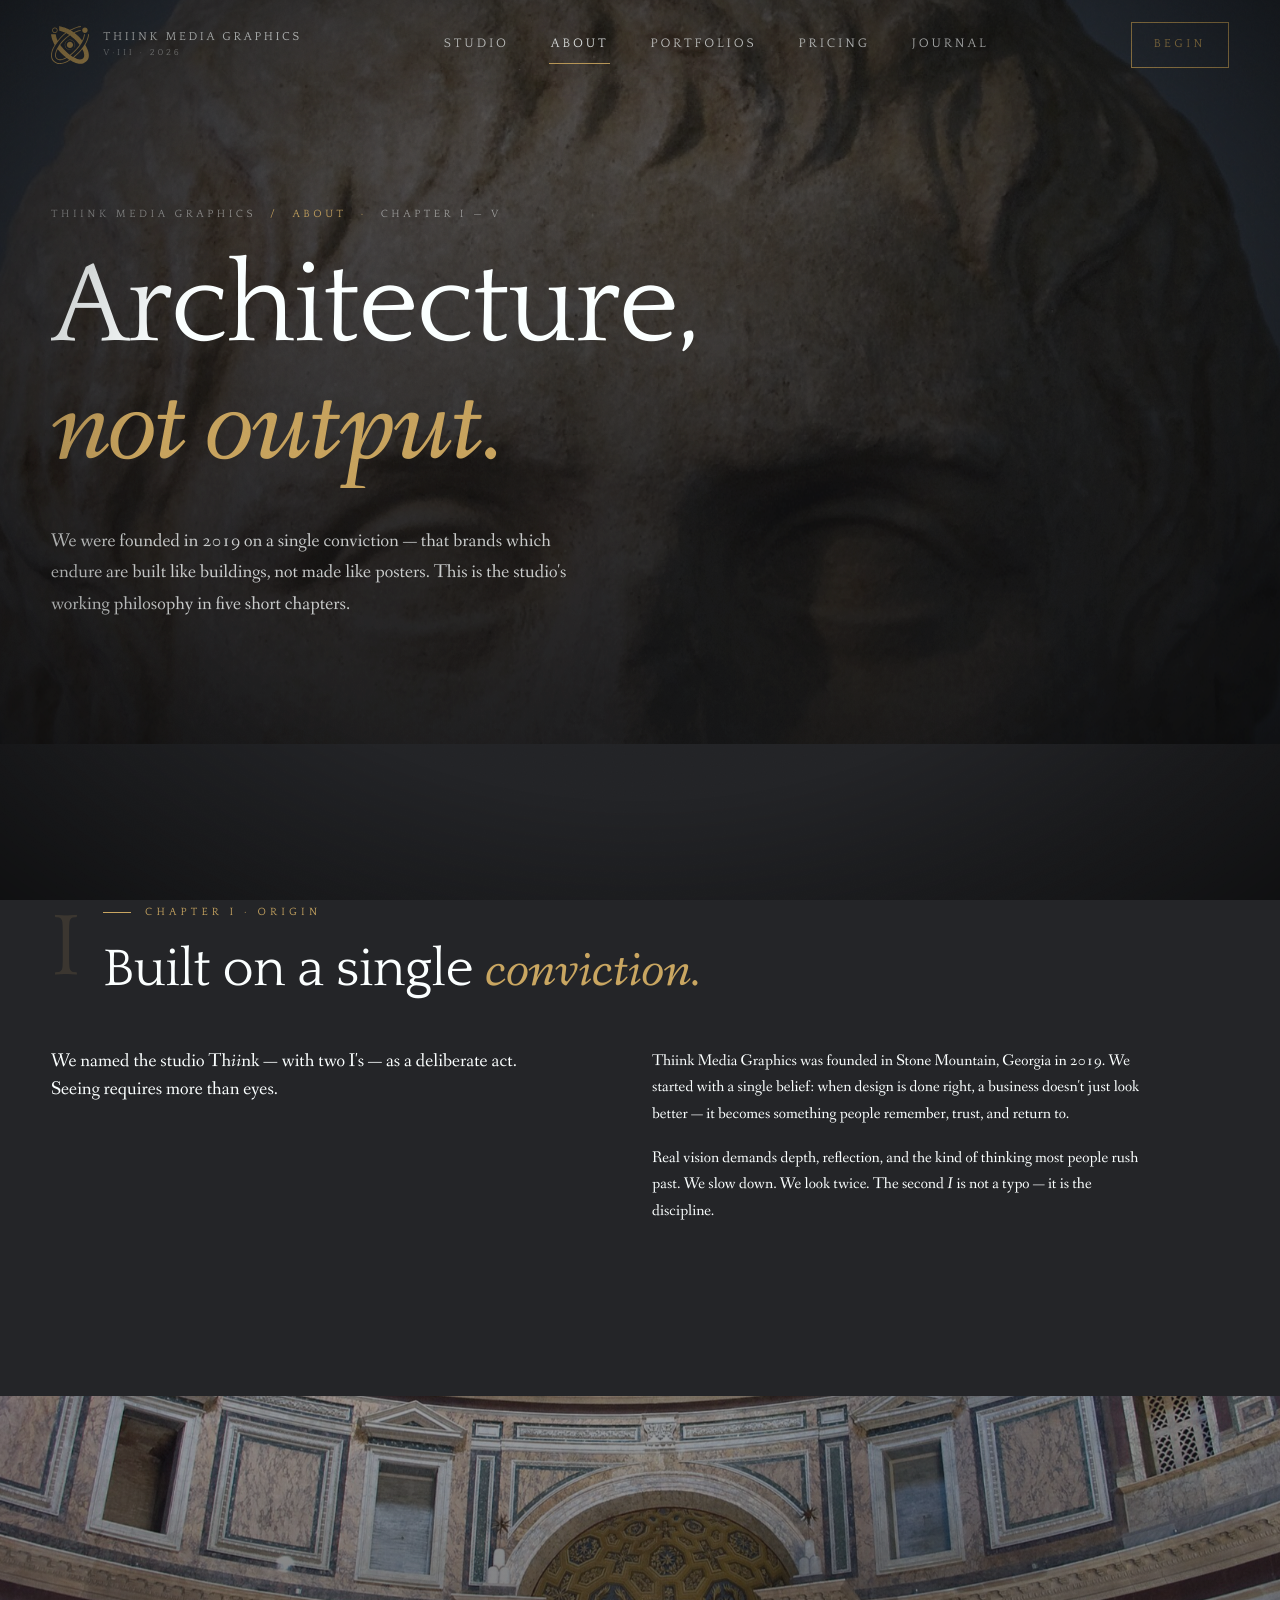
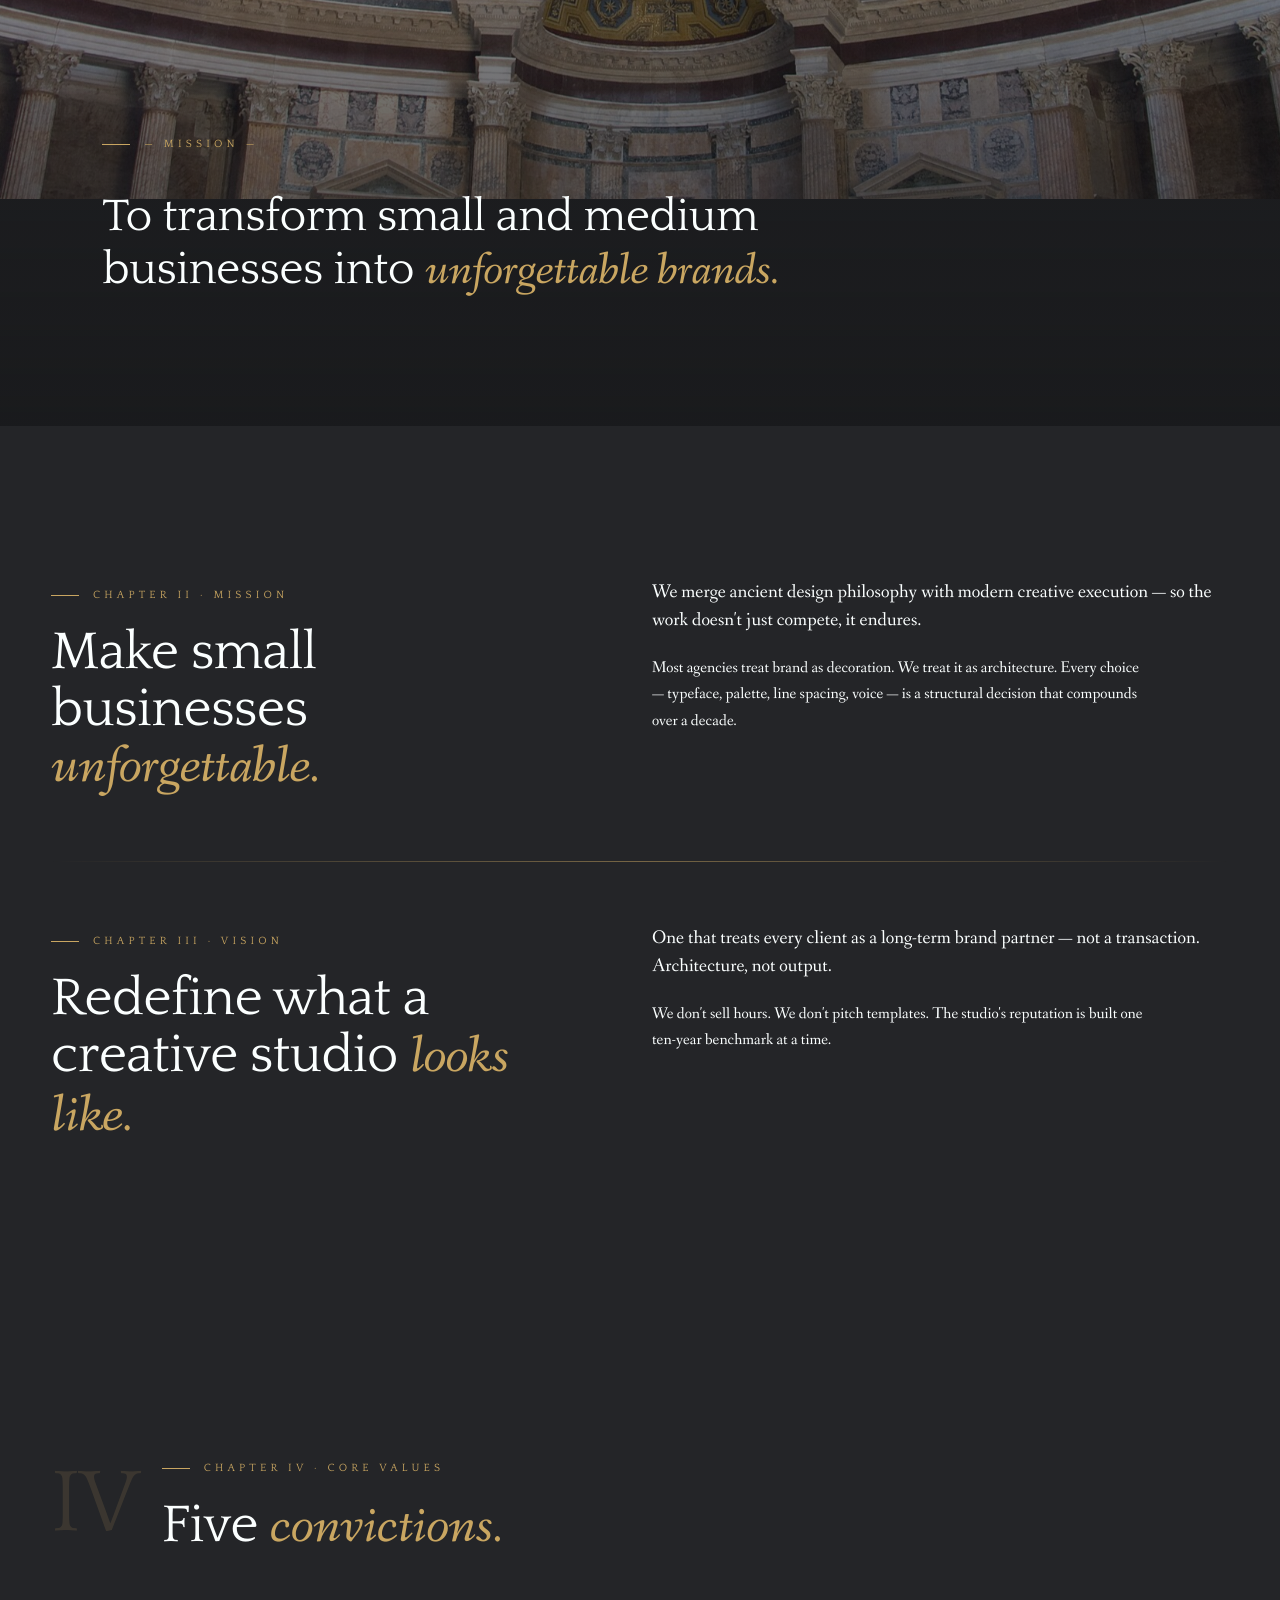
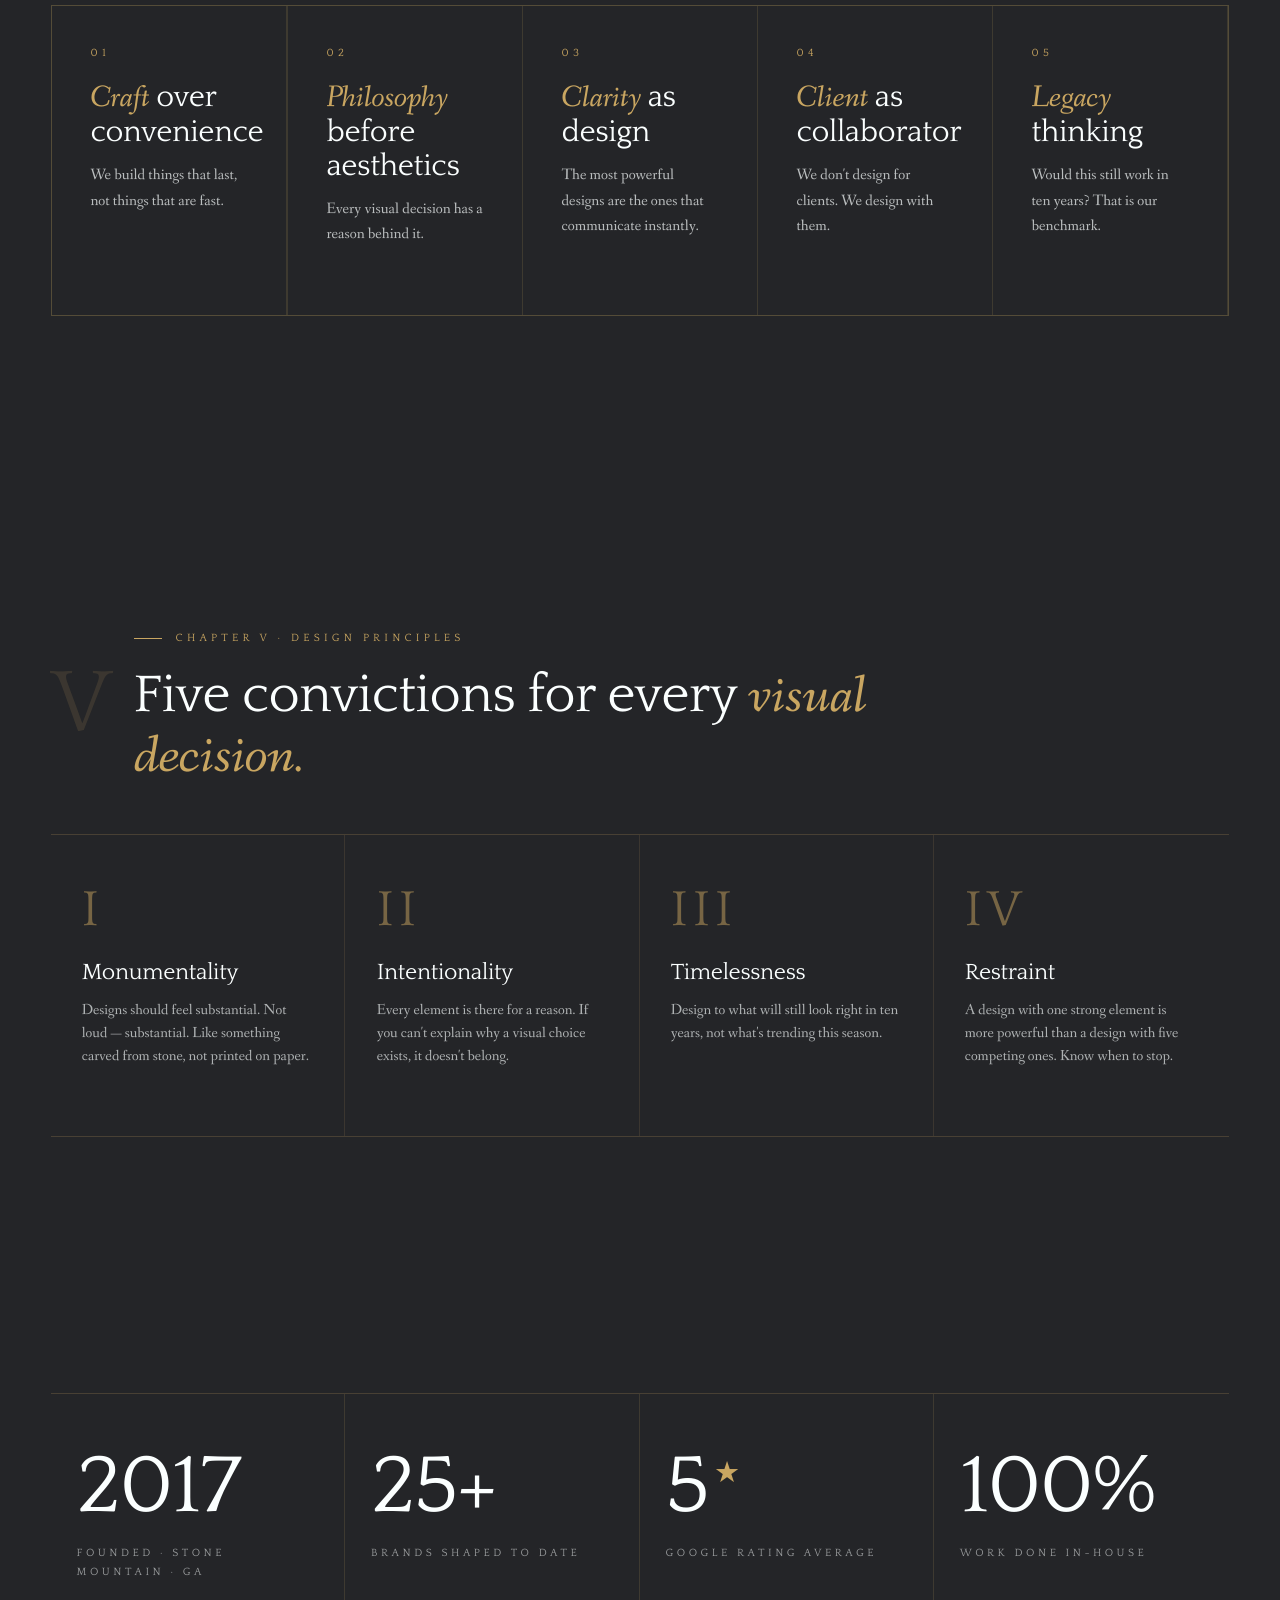
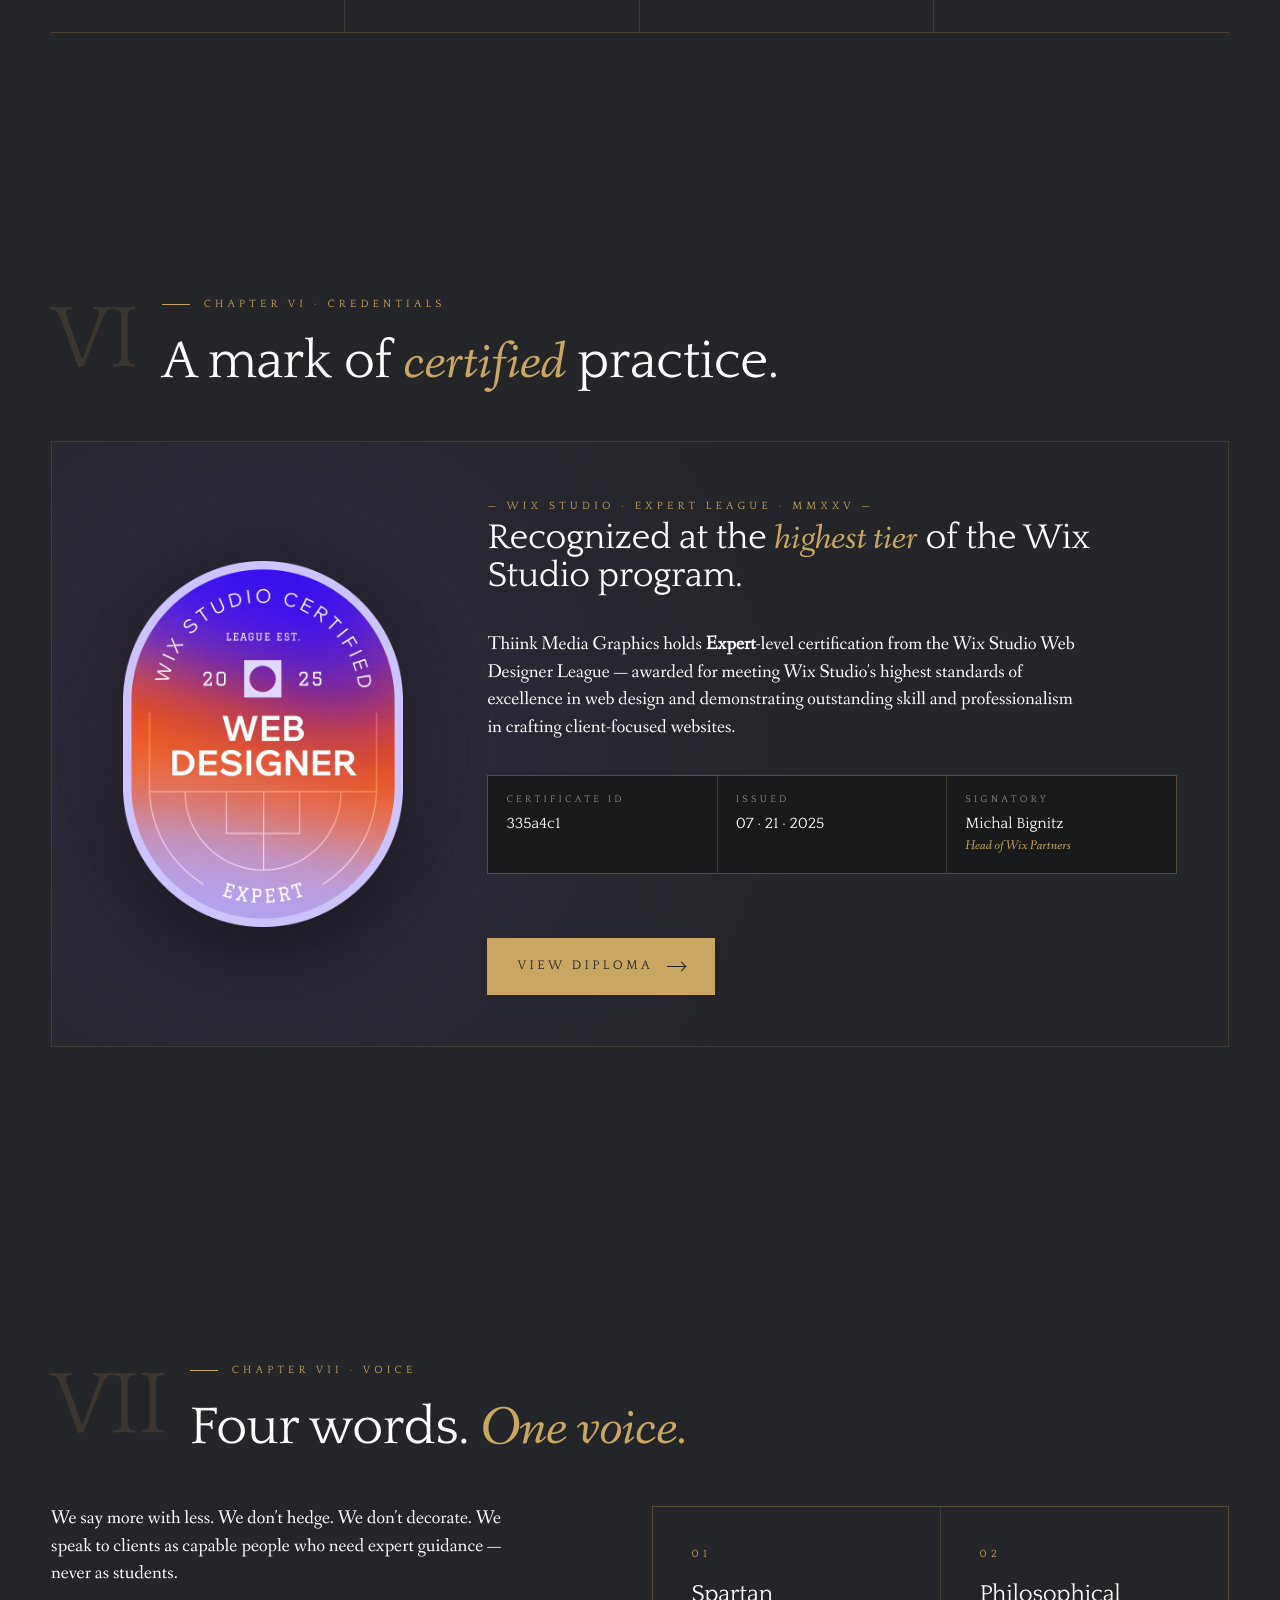
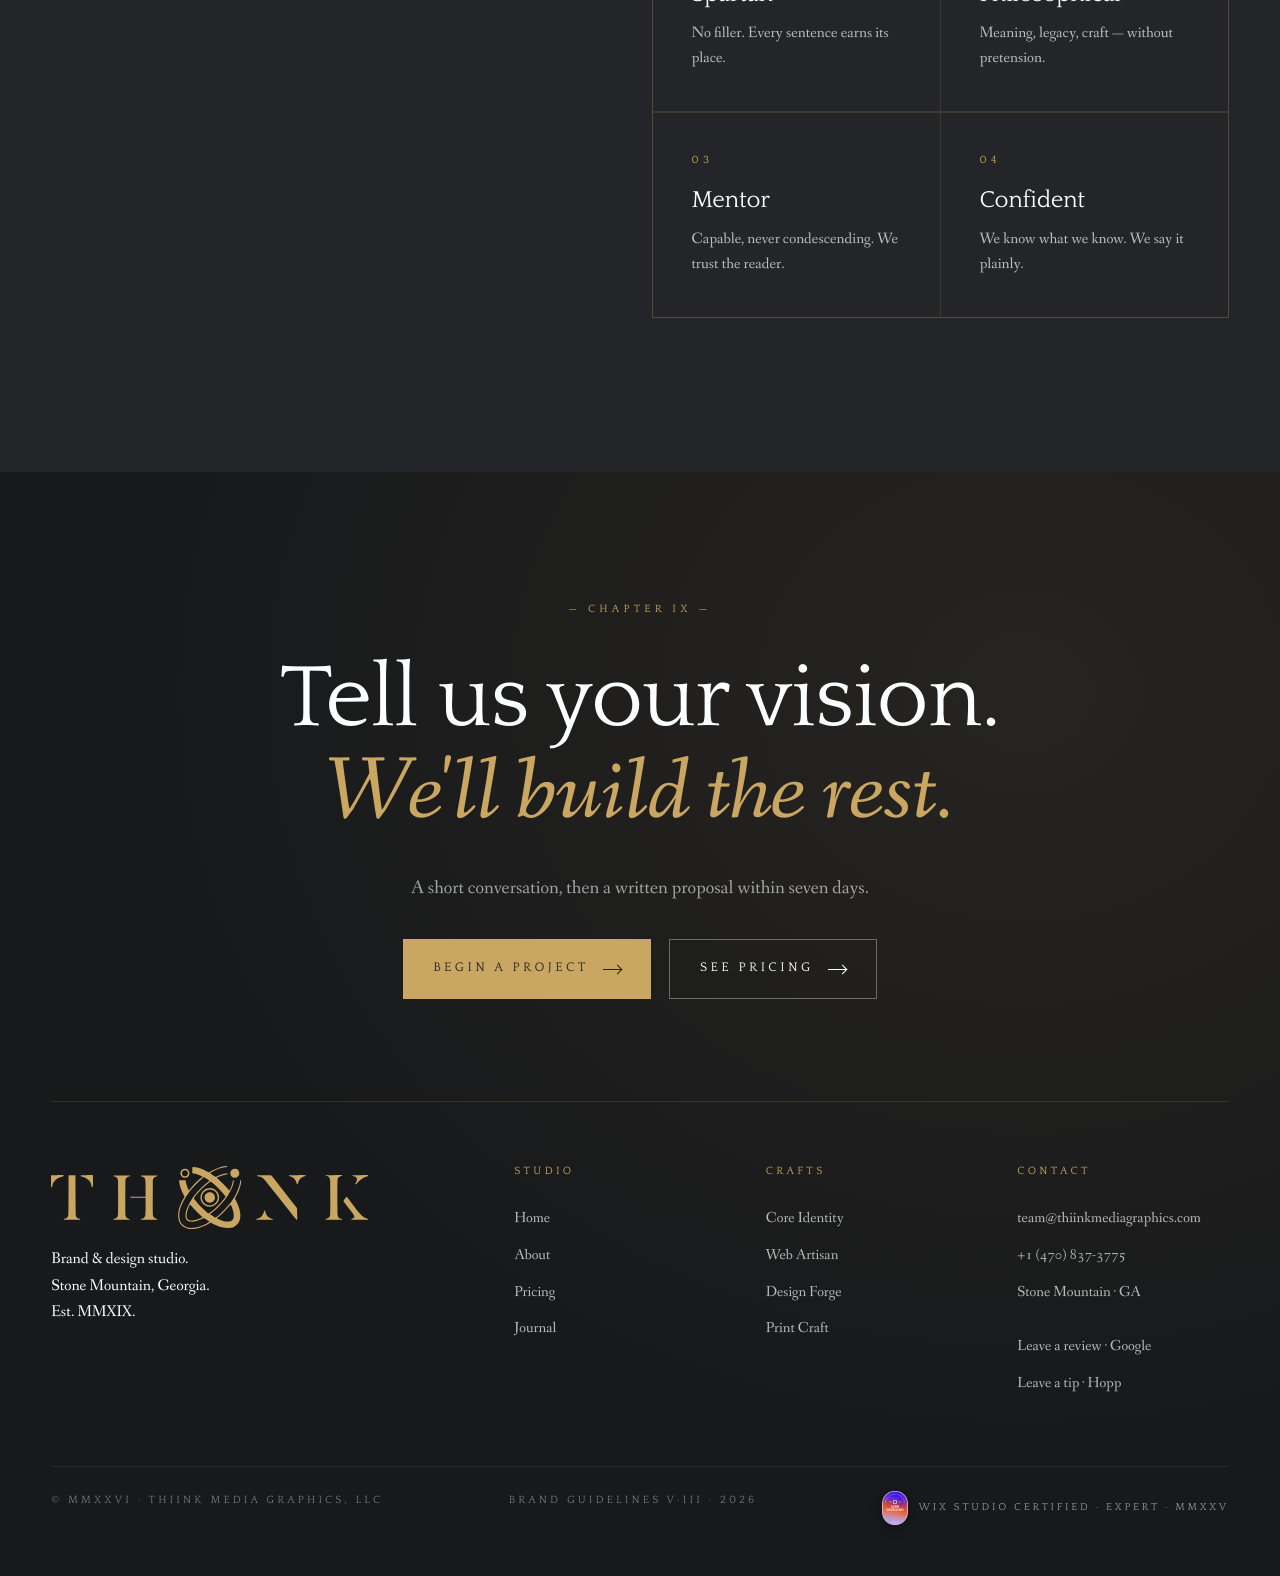
==== about.html @ f84ad222 "Initial commit of Thiink MG Website" ====
<!DOCTYPE html>
<html lang="en">
<head>
  <meta charset="UTF-8" />
  <meta name="viewport" content="width=device-width, initial-scale=1.0" />
  <title>About — Thiink Media Graphics</title>
  <meta name="description" content="Built on a single conviction: when design is done right, a business doesn't just look better — it becomes something people remember, trust, and return to." />
  <link rel="stylesheet" href="assets/brand.css" />
  <link rel="icon" href="assets/logos/mark-monogram.svg" type="image/svg+xml" />
</head>
<body data-screen-label="02 About">

  <!-- ============ NAV ============ -->
  <nav class="site-nav">
    <a href="index.html" class="nav-mark">
      <span class="nav-mark__mono" data-logo="assets/logos/mark-monogram.svg"></span>
      <span class="nav-mark__word">
        Thiink Media Graphics
        <span class="small">V·III · 2026</span>
      </span>
    </a>
    <div class="nav-links">
      <a href="index.html">Studio</a>
      <a href="about.html" class="active">About</a>
      <a href="portfolio.html">Portfolios</a>
      <a href="pricing.html">Pricing</a>
      <a href="news.html">Journal</a>
    </div>
    <a href="https://form.typeform.com/to/QtfADswh?typeform-source=www.thiinkmediagraphics.com" target="_blank" rel="noopener" class="nav-cta" data-magnetic="8">Begin</a>
    <button class="nav-toggle" aria-label="Menu"><span></span><span></span><span></span></button>
  </nav>

  <!-- ============ PAGE INTRO ============ -->
  <section class="page-intro">
    <div class="page-intro__bg" data-parallax="0.18"
         style="background-image: url('assets/img/plato.jpg'); background-position: center 18%;"></div>
    <div class="wrap">
      <div class="page-intro__crumbs" data-reveal>
        <span>Thiink Media Graphics</span>
        <span class="sep">/</span>
        <span class="gold">About</span>
        <span class="sep">·</span>
        <span>Chapter I — V</span>
      </div>
      <h1 class="page-intro__title" data-reveal>
        <span class="line-mask"><span>Architecture,</span></span>
        <span class="line-mask"><span><em>not output.</em></span></span>
      </h1>
      <p class="page-intro__deck" data-reveal data-reveal-delay="3">
        We were founded in 2019 on a single conviction — that brands which endure are built like buildings, not made like posters. This is the studio's working philosophy in five short chapters.
      </p>
    </div>
  </section>

  <!-- ============ I · ORIGIN ============ -->
  <section class="section">
    <div class="wrap">
      <div class="kicker-row" data-reveal>
        <span class="roman">I</span>
        <div>
          <span class="eyebrow">Chapter I · Origin</span>
          <h2 class="section-title mt-s">Built on a single <em>conviction.</em></h2>
        </div>
      </div>

      <div class="grid12">
        <div class="col-left" data-reveal>
          <p class="lede">
            We named the studio Th<em class="serif-italic">ii</em>nk — with two I's — as a deliberate act. Seeing requires more than eyes.
          </p>
        </div>
        <div class="col-right" data-reveal data-reveal-delay="2">
          <p>
            Thiink Media Graphics was founded in Stone Mountain, Georgia in 2019. We started with a single belief: when design is done right, a business doesn't just look better — it becomes something people remember, trust, and return to.
          </p>
          <p>
            Real vision demands depth, reflection, and the kind of thinking most people rush past. We slow down. We look twice. The second <em class="serif-italic">I</em> is not a typo — it is the discipline.
          </p>
        </div>
      </div>
    </div>
  </section>

  <!-- ============ FULL-BLEED IMAGE ============ -->
  <section class="full-bleed parallax">
    <div class="full-bleed__img" data-parallax="0.22"
         style="background-image: url('assets/img/pantheon.jpg');"></div>
    <div class="full-bleed__overlay"></div>
    <div class="full-bleed__caption wrap" data-reveal>
      <span class="eyebrow">— Mission —</span>
      <p class="pullquote mt-m" style="max-width: 28ch;">
        To transform small and medium businesses into <em>unforgettable brands.</em>
      </p>
    </div>
  </section>

  <!-- ============ II · MISSION + VISION ============ -->
  <section class="section">
    <div class="wrap">
      <div class="grid12">
        <div class="col-left" data-reveal>
          <span class="eyebrow">Chapter II · Mission</span>
          <h2 class="section-title mt-s">Make small businesses <em>unforgettable.</em></h2>
        </div>
        <div class="col-right" data-reveal data-reveal-delay="2">
          <p class="lede">
            We merge ancient design philosophy with modern creative execution — so the work doesn't just compete, it endures.
          </p>
          <p>
            Most agencies treat brand as decoration. We treat it as architecture. Every choice — typeface, palette, line spacing, voice — is a structural decision that compounds over a decade.
          </p>
        </div>
      </div>

      <hr class="divider mt-l mb-l" />

      <div class="grid12">
        <div class="col-left" data-reveal>
          <span class="eyebrow">Chapter III · Vision</span>
          <h2 class="section-title mt-s">Redefine what a creative studio <em>looks like.</em></h2>
        </div>
        <div class="col-right" data-reveal data-reveal-delay="2">
          <p class="lede">
            One that treats every client as a long-term brand partner — not a transaction. Architecture, not output.
          </p>
          <p>
            We don't sell hours. We don't pitch templates. The studio's reputation is built one ten-year benchmark at a time.
          </p>
        </div>
      </div>
    </div>
  </section>

  <!-- ============ III · CORE VALUES ============ -->
  <section class="section">
    <div class="wrap">
      <div class="kicker-row" data-reveal>
        <span class="roman">IV</span>
        <div>
          <span class="eyebrow">Chapter IV · Core Values</span>
          <h2 class="section-title mt-s">Five <em>convictions.</em></h2>
        </div>
      </div>

      <div class="svc-grid" style="grid-template-columns: repeat(auto-fit, minmax(220px, 1fr));">
        <article class="svc" data-reveal>
          <div class="svc__num">01</div>
          <h3 class="svc__name"><em>Craft</em> over convenience</h3>
          <p class="svc__copy">We build things that last, not things that are fast.</p>
        </article>
        <article class="svc" data-reveal data-reveal-delay="1">
          <div class="svc__num">02</div>
          <h3 class="svc__name"><em>Philosophy</em> before aesthetics</h3>
          <p class="svc__copy">Every visual decision has a reason behind it.</p>
        </article>
        <article class="svc" data-reveal data-reveal-delay="2">
          <div class="svc__num">03</div>
          <h3 class="svc__name"><em>Clarity</em> as design</h3>
          <p class="svc__copy">The most powerful designs are the ones that communicate instantly.</p>
        </article>
        <article class="svc" data-reveal data-reveal-delay="3">
          <div class="svc__num">04</div>
          <h3 class="svc__name"><em>Client</em> as collaborator</h3>
          <p class="svc__copy">We don't design for clients. We design with them.</p>
        </article>
        <article class="svc" data-reveal data-reveal-delay="4">
          <div class="svc__num">05</div>
          <h3 class="svc__name"><em>Legacy</em> thinking</h3>
          <p class="svc__copy">Would this still work in ten years? That is our benchmark.</p>
        </article>
      </div>
    </div>
  </section>

  <!-- ============ V · DESIGN PRINCIPLES ============ -->
  <section class="section">
    <div class="wrap">
      <div class="kicker-row" data-reveal>
        <span class="roman">V</span>
        <div>
          <span class="eyebrow">Chapter V · Design Principles</span>
          <h2 class="section-title mt-s">Five convictions for every <em>visual decision.</em></h2>
        </div>
      </div>

      <div class="process">
        <div class="process__step" data-reveal>
          <div class="process__num">I</div>
          <h3 class="process__title">Monumentality</h3>
          <p class="process__body">Designs should feel substantial. Not loud — substantial. Like something carved from stone, not printed on paper.</p>
        </div>
        <div class="process__step" data-reveal data-reveal-delay="1">
          <div class="process__num">II</div>
          <h3 class="process__title">Intentionality</h3>
          <p class="process__body">Every element is there for a reason. If you can't explain why a visual choice exists, it doesn't belong.</p>
        </div>
        <div class="process__step" data-reveal data-reveal-delay="2">
          <div class="process__num">III</div>
          <h3 class="process__title">Timelessness</h3>
          <p class="process__body">Design to what will still look right in ten years, not what's trending this season.</p>
        </div>
        <div class="process__step" data-reveal data-reveal-delay="3">
          <div class="process__num">IV</div>
          <h3 class="process__title">Restraint</h3>
          <p class="process__body">A design with one strong element is more powerful than a design with five competing ones. Know when to stop.</p>
        </div>
      </div>
    </div>
  </section>

  <!-- ============ STATS ============ -->
  <section class="section--tight">
    <div class="wrap">
      <div class="stats" data-reveal="fade">
        <div class="stat">
          <div class="stat__num"><span data-count="2019">2019</span></div>
          <div class="stat__label">Founded · Stone Mountain · GA</div>
        </div>
        <div class="stat">
          <div class="stat__num"><span data-count="25" data-count-suffix="+">25+</span></div>
          <div class="stat__label">Brands shaped to date</div>
        </div>
        <div class="stat">
          <div class="stat__num"><span data-count="5">5</span><sub>★</sub></div>
          <div class="stat__label">Google rating average</div>
        </div>
        <div class="stat">
          <div class="stat__num"><span data-count="100" data-count-suffix="%">100%</span></div>
          <div class="stat__label">Work done in-house</div>
        </div>
      </div>
    </div>
  </section>

  <!-- ============ CERTIFICATION ============ -->
  <section class="section">
    <div class="wrap">
      <div class="kicker-row" data-reveal>
        <span class="roman">VI</span>
        <div>
          <span class="eyebrow">Chapter VI · Credentials</span>
          <h2 class="section-title mt-s">A mark of <em>certified</em> practice.</h2>
        </div>
      </div>

      <div class="cert-block">
        <a href="assets/img/wix-studio-diploma.png" target="_blank" rel="noopener" class="cert-block__badge" aria-label="View the full Wix Studio diploma">
          <span class="cert-block__halo" aria-hidden="true"></span>
          <img src="assets/logos/wix-studio-certified.png" alt="Wix Studio Certified Web Designer · Expert · League Est. 2025" />
        </a>
        <div class="cert-block__copy">
          <span class="eyebrow plain">— Wix Studio · Expert League · MMXXV —</span>
          <h3 class="cert-block__title mt-s">Recognized at the <em>highest tier</em> of the Wix Studio program.</h3>
          <p class="lede mt-m">
            Thiink Media Graphics holds <strong>Expert</strong>-level certification from the Wix Studio Web Designer League — awarded for meeting Wix Studio's highest standards of excellence in web design and demonstrating outstanding skill and professionalism in crafting client-focused websites.
          </p>

          <dl class="cert-block__creds">
            <div>
              <dt>Certificate ID</dt>
              <dd>335a4c1</dd>
            </div>
            <div>
              <dt>Issued</dt>
              <dd>07 · 21 · 2025</dd>
            </div>
            <div>
              <dt>Signatory</dt>
              <dd>Michal Bignitz<br/><em>Head of Wix Partners</em></dd>
            </div>
          </dl>

          <div class="hero__cta-row mt-l">
            <a href="assets/img/wix-studio-diploma.png" target="_blank" rel="noopener" class="btn btn--gold" data-magnetic="10">View diploma <span class="arrow"></span></a>
          </div>
        </div>
      </div>
    </div>
  </section>

  <!-- ============ TONE OF VOICE ============ -->
  <section class="section">
    <div class="wrap">
      <div class="kicker-row" data-reveal>
        <span class="roman">VII</span>
        <div>
          <span class="eyebrow">Chapter VII · Voice</span>
          <h2 class="section-title mt-s">Four words. <em>One voice.</em></h2>
        </div>
      </div>

      <div class="grid12">
        <div class="col-left" data-reveal>
          <p class="lede">
            We say more with less. We don't hedge. We don't decorate. We speak to clients as capable people who need expert guidance — never as students.
          </p>
        </div>
        <div class="col-right">
          <div style="display: grid; grid-template-columns: 1fr 1fr; gap: 1px; background: rgba(201,166,97,.16); border: 1px solid rgba(201,166,97,.16);">
            <div class="svc" data-reveal>
              <div class="svc__num">01</div>
              <h3 class="svc__name" style="font-size:24px;">Spartan</h3>
              <p class="svc__copy" style="margin:0;">No filler. Every sentence earns its place.</p>
            </div>
            <div class="svc" data-reveal data-reveal-delay="1">
              <div class="svc__num">02</div>
              <h3 class="svc__name" style="font-size:24px;">Philosophical</h3>
              <p class="svc__copy" style="margin:0;">Meaning, legacy, craft — without pretension.</p>
            </div>
            <div class="svc" data-reveal data-reveal-delay="2">
              <div class="svc__num">03</div>
              <h3 class="svc__name" style="font-size:24px;">Mentor</h3>
              <p class="svc__copy" style="margin:0;">Capable, never condescending. We trust the reader.</p>
            </div>
            <div class="svc" data-reveal data-reveal-delay="3">
              <div class="svc__num">04</div>
              <h3 class="svc__name" style="font-size:24px;">Confident</h3>
              <p class="svc__copy" style="margin:0;">We know what we know. We say it plainly.</p>
            </div>
          </div>
        </div>
      </div>
    </div>
  </section>

  <!-- ============ FOOTER ============ -->
  <footer class="site-foot" id="contact">
    <div class="wrap">
      <div class="foot-cta" data-reveal>
        <span class="eyebrow plain center" style="justify-content:center;display:flex;">— Chapter IX —</span>
        <h2 class="mt-m">Tell us your vision.<br/><em>We'll build the rest.</em></h2>
        <p class="lede muted center" style="margin: 0 auto 36px;">
          A short conversation, then a written proposal within seven days.
        </p>
        <div class="hero__cta-row" style="justify-content:center;">
          <a href="mailto:team@thiinkmediagraphics.com" class="btn btn--gold" data-magnetic="12">Begin a Project <span class="arrow"></span></a>
          <a href="pricing.html" class="btn btn--ghost">See pricing <span class="arrow"></span></a>
        </div>
      </div>

      <div class="foot-grid">
        <div class="foot-col">
          <span class="foot-logo" data-logo="assets/logos/wordmark-greek.svg"></span>
          <p>Brand &amp; design studio.<br/>Stone Mountain, Georgia.<br/>Est. MMXIX.</p>
        </div>
        <div class="foot-col">
          <h4>Studio</h4>
          <ul>
            <li><a href="index.html">Home</a></li>
            <li><a href="about.html">About</a></li>
            <li><a href="pricing.html">Pricing</a></li>
            <li><a href="news.html">Journal</a></li>
          </ul>
        </div>
        <div class="foot-col">
          <h4>Crafts</h4>
          <ul>
            <li>Core Identity</li>
            <li>Web Artisan</li>
            <li>Design Forge</li>
            <li>Print Craft</li>
          </ul>
        </div>
        <div class="foot-col">
          <h4>Contact</h4>
          <ul>
            <li><a href="mailto:team@thiinkmediagraphics.com">team@thiinkmediagraphics.com</a></li>
            <li><a href="tel:+14708373775">+1 (470) 837-3775</a></li>
            <li>Stone Mountain · GA</li>
            <li class="mt-s"><a href="https://g.page/r/Cblzq7Mndxo8EAI/review" target="_blank" rel="noopener">Leave a review · Google</a></li>
            <li><a href="https://www.hopp.bio/thiinkmg" target="_blank" rel="noopener">Leave a tip · Hopp</a></li>
          </ul>
        </div>
      </div>

      <div class="foot-base">
        <span>© MMXXVI · Thiink Media Graphics, LLC</span>
        <span>Brand Guidelines V·III · 2026</span>
        <a href="https://www.wix.com/studio/agencies" target="_blank" rel="noopener" class="foot-cert" aria-label="Wix Studio Certified Web Designer · Expert · 2025">
          <img src="assets/logos/wix-studio-certified.png" alt="" />
          <span>Wix Studio Certified · Expert · MMXXV</span>
        </a>
      </div>
    </div>
  </footer>

  <script src="assets/site.js"></script>
</body>
</html>
---- assets/brand.css ----
/* ===================================================================
   Thiink Media Graphics — V3 · 2026
   Cinematic site stylesheet
   "Carved from stone, not printed on paper."
   =================================================================== */

@import url('https://fonts.googleapis.com/css2?family=Quattrocento&family=Fanwood+Text:ital@0;1&display=swap');

/* ---------- 1. Tokens ---------- */
:root {
  /* V3 palette */
  --shark-black:        #242528;
  --shark-black-deep:   #18191b;
  --heart-of-ice:       #fbffff;
  --big-stone:          #1a2b42;
  --athens-gray:        #e9edf2;

  /* Gold — refined editorial gold (signature accent) */
  --gold:               #c9a661;
  --gold-bright:        #d9b977;
  --gold-deep:          #8c7138;
  --marigold:           #d9a441;

  /* Type */
  --font-display:       'Quattrocento', 'Cormorant Garamond', Georgia, serif;
  --font-body:          'Fanwood Text', Georgia, 'Times New Roman', serif;

  /* Scale */
  --fs-eyebrow:         clamp(11px, 0.78vw, 13px);
  --fs-body:            clamp(16px, 1.05vw, 18px);
  --fs-lede:            clamp(19px, 1.4vw, 23px);
  --fs-h3:              clamp(22px, 2vw, 30px);
  --fs-h2:              clamp(34px, 4.2vw, 60px);
  --fs-h1:              clamp(46px, 7vw, 108px);
  --fs-mono:            clamp(56px, 11vw, 184px);

  /* Layout */
  --gutter:             clamp(22px, 4vw, 64px);
  --max:                1480px;

  /* Motion */
  --ease-out:           cubic-bezier(.16,.84,.32,1);
  --ease-in-out:        cubic-bezier(.65,.05,.36,1);
  --ease-soft:          cubic-bezier(.22,1,.36,1);
}

/* ---------- 2. Reset / base ---------- */
*, *::before, *::after { box-sizing: border-box; }
html, body { margin: 0; padding: 0; }
html { scroll-behavior: smooth; }
body {
  font-family: var(--font-body);
  font-size: var(--fs-body);
  line-height: 1.65;
  color: var(--heart-of-ice);
  background: var(--shark-black);
  -webkit-font-smoothing: antialiased;
  -moz-osx-font-smoothing: grayscale;
  text-rendering: geometricPrecision;
  overflow-x: hidden;
}
img, svg, video { display: block; max-width: 100%; }
a { color: inherit; text-decoration: none; }
button { font: inherit; cursor: pointer; border: none; background: transparent; color: inherit; }

::selection { background: var(--gold); color: var(--shark-black); }

/* Page grain overlay — film texture */
body::before {
  content: '';
  position: fixed; inset: 0;
  pointer-events: none;
  z-index: 9000;
  opacity: .07;
  mix-blend-mode: overlay;
  background-image: url("data:image/svg+xml;utf8,<svg xmlns='http://www.w3.org/2000/svg' width='240' height='240'><filter id='n'><feTurbulence type='fractalNoise' baseFrequency='.9' numOctaves='2' stitchTiles='stitch'/><feColorMatrix values='0 0 0 0 0  0 0 0 0 0  0 0 0 0 0  0 0 0 1 0'/></filter><rect width='100%' height='100%' filter='url(%23n)'/></svg>");
}

/* Subtle vignette */
body::after {
  content: '';
  position: fixed; inset: 0;
  pointer-events: none;
  z-index: 8999;
  background: radial-gradient(ellipse at center, transparent 55%, rgba(0,0,0,.55) 100%);
}

/* ---------- 3. Typography ---------- */
.display, h1, h2, h3, h4 {
  font-family: var(--font-display);
  font-weight: 400;
  line-height: 1.08;
  letter-spacing: -0.012em;
  margin: 0;
}
h1, .h1 { font-size: var(--fs-h1); line-height: 0.98; }
h2, .h2 { font-size: var(--fs-h2); line-height: 1.05; }
h3, .h3 { font-size: var(--fs-h3); line-height: 1.18; }
p { margin: 0 0 1.1em; max-width: 62ch; }
p.lede { font-size: var(--fs-lede); line-height: 1.45; }
em { font-style: italic; }
.italic { font-style: italic; font-family: var(--font-body); }

.eyebrow {
  font-family: var(--font-display);
  font-size: var(--fs-eyebrow);
  letter-spacing: 0.38em;
  text-transform: uppercase;
  color: var(--gold);
  display: inline-flex; align-items: center; gap: 14px;
}
.eyebrow::before {
  content: ''; width: 28px; height: 1px;
  background: var(--gold);
  display: inline-block;
}
.eyebrow.plain::before { display: none; }

.numeral {
  font-family: var(--font-display);
  font-size: var(--fs-eyebrow);
  color: var(--gold);
  letter-spacing: 0.3em;
}

/* Big roman numeral used as section anchor */
.roman {
  font-family: var(--font-display);
  font-size: var(--fs-mono);
  color: var(--gold);
  line-height: 1;
  opacity: .12;
  letter-spacing: -0.02em;
  user-select: none;
}

.serif-italic { font-family: var(--font-body); font-style: italic; }

/* Pull-quote */
.pullquote {
  font-family: var(--font-display);
  font-size: clamp(28px, 3.6vw, 52px);
  line-height: 1.15;
  letter-spacing: -0.01em;
}
.pullquote em { color: var(--gold); font-style: italic; font-family: var(--font-body); }

/* ---------- 4. Layout ---------- */
.wrap   { max-width: var(--max); margin: 0 auto; padding-inline: var(--gutter); }
.section { padding-block: clamp(80px, 12vw, 180px); position: relative; }
.section--tight { padding-block: clamp(56px, 8vw, 120px); }
.grid12 { display: grid; grid-template-columns: repeat(12, 1fr); gap: 24px; }
.divider { height: 1px; background: linear-gradient(to right, transparent, rgba(201,166,97,.5), transparent); border: 0; margin: 0; }

/* ---------- 5. Nav ---------- */
.site-nav {
  position: fixed; top: 0; left: 0; right: 0;
  z-index: 200;
  padding: 22px var(--gutter);
  display: flex; align-items: center; justify-content: space-between;
  transition: background .4s var(--ease-out), padding .4s var(--ease-out), backdrop-filter .4s;
}
.site-nav.scrolled {
  padding-block: 14px;
  background: rgba(24,25,27,.78);
  backdrop-filter: blur(18px) saturate(1.2);
  -webkit-backdrop-filter: blur(18px) saturate(1.2);
  border-bottom: 1px solid rgba(201,166,97,.16);
}
.nav-mark {
  display: flex; align-items: center; gap: 14px;
  font-family: var(--font-display);
  font-size: 16px;
  letter-spacing: 0.06em;
  text-transform: uppercase;
}
.nav-mark .ii { color: var(--gold); }
.nav-mark__mono {
  width: 38px; height: 38px;
  display: block;
  color: var(--gold);
  flex-shrink: 0;
}
.nav-mark__word {
  display: flex; flex-direction: column;
  line-height: 1;
  color: var(--heart-of-ice);
  font-size: 12px;
  letter-spacing: 0.22em;
}
.nav-mark .small {
  font-family: var(--font-display);
  font-size: 9px;
  letter-spacing: 0.32em;
  color: rgba(251,255,255,.55);
  text-transform: uppercase;
  margin-top: 5px;
}
@media (max-width: 880px) {
  .nav-mark__word { display: none; }
  .nav-mark__mono { width: 32px; height: 32px; }
}
.nav-links {
  display: flex; align-items: center; gap: 38px;
  font-family: var(--font-display);
  font-size: 13px;
  letter-spacing: 0.22em;
  text-transform: uppercase;
}
.nav-links a {
  position: relative;
  padding: 6px 2px;
  color: rgba(251,255,255,.82);
  transition: color .3s ease;
}
.nav-links a::after {
  content: ''; position: absolute; left: 0; right: 100%;
  bottom: -2px; height: 1px; background: var(--gold);
  transition: right .4s var(--ease-soft);
}
.nav-links a:hover, .nav-links a.active { color: var(--heart-of-ice); }
.nav-links a:hover::after, .nav-links a.active::after { right: 0; }
.nav-cta {
  font-family: var(--font-display);
  font-size: 12px;
  letter-spacing: 0.28em;
  text-transform: uppercase;
  padding: 12px 22px;
  border: 1px solid var(--gold);
  color: var(--gold);
  white-space: nowrap;
  transition: background .35s var(--ease-out), color .35s var(--ease-out);
}
.nav-cta:hover { background: var(--gold); color: var(--shark-black); }

.nav-toggle { display: none; }
@media (max-width: 880px) {
  .nav-links { display: none; }
  .nav-toggle { display: flex; flex-direction: column; gap: 6px; }
  .nav-toggle span { width: 28px; height: 1px; background: var(--heart-of-ice); display: block; }
  .nav-cta { padding: 10px 16px; font-size: 10.5px; }
}

/* ---------- 6. Buttons / Links ---------- */
.btn {
  display: inline-flex; align-items: center; gap: 14px;
  font-family: var(--font-display);
  font-size: 13px;
  letter-spacing: 0.26em;
  text-transform: uppercase;
  padding: 18px 30px;
  position: relative;
  transition: color .35s var(--ease-out);
}
.btn--gold {
  background: var(--gold);
  color: var(--shark-black);
}
.btn--gold:hover { background: var(--gold-bright); }
.btn--ghost {
  border: 1px solid rgba(251,255,255,.34);
  color: var(--heart-of-ice);
}
.btn--ghost:hover { border-color: var(--gold); color: var(--gold); }
.btn .arrow {
  width: 18px; height: 1px; background: currentColor; position: relative;
}
.btn .arrow::after {
  content: ''; position: absolute; right: 0; top: -3px;
  width: 7px; height: 7px;
  border-top: 1px solid currentColor;
  border-right: 1px solid currentColor;
  transform: rotate(45deg);
}
.btn:hover .arrow { transform: translateX(4px); transition: transform .35s var(--ease-out); }

.link-arrow {
  font-family: var(--font-display);
  font-size: 13px;
  letter-spacing: 0.24em;
  text-transform: uppercase;
  color: var(--gold);
  display: inline-flex; align-items: center; gap: 14px;
  padding-bottom: 4px;
  border-bottom: 1px solid rgba(201,166,97,.32);
  transition: border-color .35s, gap .35s;
}
.link-arrow:hover { border-color: var(--gold); gap: 22px; }

/* ---------- 7. Reveal animations ---------- */
[data-reveal] {
  opacity: 0;
  transform: translate3d(0, 28px, 0);
  transition: opacity 1.2s var(--ease-out), transform 1.2s var(--ease-out);
  will-change: transform, opacity;
}
[data-reveal].is-in {
  opacity: 1;
  transform: translate3d(0, 0, 0);
}
[data-reveal="fade"] { transform: none; }
[data-reveal="left"]  { transform: translate3d(-40px, 0, 0); }
[data-reveal="right"] { transform: translate3d(40px, 0, 0); }
[data-reveal-delay="1"] { transition-delay: .12s; }
[data-reveal-delay="2"] { transition-delay: .24s; }
[data-reveal-delay="3"] { transition-delay: .36s; }
[data-reveal-delay="4"] { transition-delay: .48s; }
[data-reveal-delay="5"] { transition-delay: .60s; }

/* Letter-by-letter reveal (display lines) */
.line-mask { overflow: hidden; display: block; padding-block: .04em; }
.line-mask > span {
  display: block;
  transform: translate3d(0, 110%, 0) rotate(2deg);
  opacity: 0;
  transition: transform 1.2s var(--ease-soft), opacity 1s var(--ease-soft);
}
.is-in .line-mask > span,
.line-mask.is-in > span { transform: translate3d(0,0,0) rotate(0); opacity: 1; }
.line-mask:nth-of-type(2) > span { transition-delay: .08s; }
.line-mask:nth-of-type(3) > span { transition-delay: .16s; }
.line-mask:nth-of-type(4) > span { transition-delay: .24s; }

/* ---------- 8. Splash ---------- */
.splash {
  position: fixed; inset: 0;
  background: var(--shark-black-deep);
  z-index: 9999;
  display: flex; align-items: center; justify-content: center;
  pointer-events: all;
  transition: opacity .9s var(--ease-out), visibility .9s var(--ease-out);
}
.splash.is-gone {
  opacity: 0; visibility: hidden; pointer-events: none;
}
.splash::before {
  content: ''; position: absolute; inset: 0;
  background: radial-gradient(ellipse at center, rgba(201,166,97,.10) 0%, transparent 60%);
  animation: splashGlow 3.6s var(--ease-out) forwards;
}
@keyframes splashGlow {
  0% { opacity: 0; transform: scale(.7); }
  50% { opacity: 1; }
  100% { opacity: .6; transform: scale(1.2); }
}
.splash__inner {
  position: relative; z-index: 2;
  text-align: center;
}
.splash__mark {
  font-family: var(--font-display);
  font-size: clamp(48px, 9vw, 130px);
  letter-spacing: -0.02em;
  color: var(--heart-of-ice);
  line-height: 1;
  position: relative;
  display: inline-block;
}
.splash__mark .ii { color: var(--gold); position: relative; }
.splash__mark .ii::after {
  content: ''; position: absolute;
  bottom: -2px; left: 50%; transform: translateX(-50%);
  width: 0; height: 1px; background: var(--gold);
  animation: splashLine 1.6s 1.2s var(--ease-out) forwards;
}
@keyframes splashLine { to { width: 84%; } }

/* Real wordmark in splash */
.splash__wordmark {
  display: block;
  width: min(560px, 70vw);
  height: auto;
  color: var(--gold);
  margin: 0 auto;
  opacity: 0;
  transform: translateY(20px);
  animation: splashWordmark 1.4s .2s var(--ease-soft) forwards;
  filter: drop-shadow(0 6px 30px rgba(201,166,97,.25));
}
.splash__wordmark svg { width: 100%; height: auto; display: block; }
@keyframes splashWordmark {
  to { opacity: 1; transform: translateY(0); }
}

/* Footer wordmark */
.foot-logo {
  display: block;
  width: min(320px, 75%);
  color: var(--gold);
  margin-bottom: 18px;
}
.foot-logo svg { width: 100%; height: auto; display: block; }

.splash__tagline {
  margin-top: 24px;
  font-family: var(--font-display);
  font-size: clamp(12px, 1.2vw, 15px);
  letter-spacing: 0.42em;
  text-transform: uppercase;
  color: rgba(251,255,255,.6);
  opacity: 0;
  animation: splashFade .9s 1.8s var(--ease-out) forwards;
}
.splash__tagline em {
  color: var(--gold);
  font-style: italic;
  font-family: var(--font-body);
  letter-spacing: 0.04em;
  text-transform: none;
  margin-inline: 6px;
}
.splash__counter {
  position: absolute;
  bottom: 40px; left: 50%; transform: translateX(-50%);
  font-family: var(--font-display);
  font-size: 11px;
  letter-spacing: 0.4em;
  color: rgba(251,255,255,.4);
  display: flex; gap: 14px; align-items: center;
}
.splash__counter span:nth-child(1) { color: var(--gold); }
.splash__bars {
  position: absolute;
  bottom: 90px; left: 50%; transform: translateX(-50%);
  width: clamp(180px, 22vw, 320px);
  height: 1px;
  background: rgba(251,255,255,.12);
  overflow: hidden;
}
.splash__bars::after {
  content: ''; position: absolute; inset: 0;
  background: var(--gold);
  transform: translateX(-100%);
  animation: splashBar 2.2s .2s var(--ease-out) forwards;
}
@keyframes splashBar { to { transform: translateX(0); } }
@keyframes splashFade { to { opacity: 1; transform: translateY(0); } }

.splash__corner {
  position: absolute;
  font-family: var(--font-display);
  font-size: 10px;
  letter-spacing: 0.32em;
  text-transform: uppercase;
  color: rgba(251,255,255,.4);
}
.splash__corner.tl { top: 30px; left: 30px; }
.splash__corner.tr { top: 30px; right: 30px; }
.splash__corner.bl { bottom: 30px; left: 30px; }
.splash__corner.br { bottom: 30px; right: 30px; }

/* ---------- 9. Hero ---------- */
.hero {
  position: relative;
  min-height: 100vh;
  display: flex; align-items: flex-end;
  padding-bottom: clamp(40px, 6vw, 90px);
  overflow: hidden;
}
.hero__media {
  position: absolute; inset: 0;
  z-index: 0;
  overflow: hidden;
}
.hero__media video, .hero__media img {
  width: 100%; height: 100%;
  object-fit: cover;
  filter: brightness(.55) contrast(1.08) saturate(.9);
  transform: scale(1.08);
  transition: transform 1.6s var(--ease-out);
}
.hero__media::after {
  content: ''; position: absolute; inset: 0;
  background:
    linear-gradient(to bottom, rgba(24,25,27,.5) 0%, transparent 35%, rgba(24,25,27,.85) 100%),
    radial-gradient(ellipse at 70% 40%, transparent 0%, rgba(24,25,27,.4) 70%);
}
.hero__inner {
  position: relative; z-index: 2;
  width: 100%;
}
.hero__caption {
  display: flex; align-items: center; gap: 18px;
  margin-bottom: clamp(20px, 3vw, 36px);
}
.hero__title {
  font-size: var(--fs-h1);
  line-height: .95;
  letter-spacing: -0.02em;
  max-width: 18ch;
}
.hero__title em {
  color: var(--gold);
  font-style: italic;
  font-family: var(--font-body);
  font-size: .92em;
}
.hero__sub {
  margin-top: clamp(24px, 3vw, 40px);
  font-size: var(--fs-lede);
  max-width: 52ch;
  color: rgba(251,255,255,.86);
}
.hero__meta {
  margin-top: clamp(40px, 6vw, 72px);
  display: flex; gap: 48px; align-items: flex-end;
  flex-wrap: wrap;
}
.hero__cta-row { display: flex; gap: 18px; flex-wrap: wrap; }
.hero__chrono {
  margin-left: auto;
  font-family: var(--font-display);
  font-size: 11px;
  letter-spacing: 0.32em;
  color: rgba(251,255,255,.55);
  text-transform: uppercase;
  text-align: right;
  line-height: 2;
}
.hero__chrono span { color: var(--gold); display: block; }

.hero__scroll {
  position: absolute;
  bottom: 30px; left: 50%; transform: translateX(-50%);
  font-family: var(--font-display);
  font-size: 10px;
  letter-spacing: 0.4em;
  text-transform: uppercase;
  color: rgba(251,255,255,.55);
  display: flex; flex-direction: column; align-items: center; gap: 14px;
  z-index: 3;
}
.hero__scroll::after {
  content: ''; width: 1px; height: 56px;
  background: linear-gradient(to bottom, var(--gold), transparent);
  animation: scrollPulse 2.4s var(--ease-in-out) infinite;
}
@keyframes scrollPulse {
  0%, 100% { transform: scaleY(.4); transform-origin: top; opacity: .4; }
  50% { transform: scaleY(1); opacity: 1; }
}

/* corner ornaments */
.hero__corners > span {
  position: absolute;
  width: 60px; height: 60px;
  border-color: var(--gold);
  opacity: .6;
}
.hero__corners .tl { top: 110px; left: 30px; border-top: 1px solid; border-left: 1px solid; }
.hero__corners .tr { top: 110px; right: 30px; border-top: 1px solid; border-right: 1px solid; }
.hero__corners .bl { bottom: 30px; left: 30px; border-bottom: 1px solid; border-left: 1px solid; }
.hero__corners .br { bottom: 30px; right: 30px; border-bottom: 1px solid; border-right: 1px solid; }

@media (max-width: 720px) {
  .hero__chrono, .hero__corners { display: none; }
}

/* ---------- 10. Section building blocks ---------- */
.kicker-row {
  display: flex; align-items: center; gap: 24px;
  margin-bottom: clamp(28px, 4vw, 48px);
}
.kicker-row .roman { font-size: clamp(50px, 7vw, 110px); opacity: .14; }
.section-title { max-width: 22ch; }
.section-title em { color: var(--gold); font-style: italic; font-family: var(--font-body); }

.col-left  { grid-column: 1 / span 5; }
.col-right { grid-column: 7 / -1; }
.col-full  { grid-column: 1 / -1; }
@media (max-width: 880px) {
  .col-left, .col-right { grid-column: 1 / -1; }
}

/* ---------- 11. Services / cards ---------- */
.svc-grid {
  display: grid;
  grid-template-columns: repeat(auto-fit, minmax(260px, 1fr));
  gap: 1px;
  background: rgba(201,166,97,.16);
  border: 1px solid rgba(201,166,97,.16);
}
.svc {
  background: var(--shark-black);
  padding: clamp(28px, 3vw, 44px);
  position: relative;
  overflow: hidden;
  transition: background .5s var(--ease-out);
}
.svc::before {
  content: ''; position: absolute; inset: 0;
  background: radial-gradient(circle at 20% 0%, rgba(201,166,97,.18) 0%, transparent 60%);
  opacity: 0; transition: opacity .6s var(--ease-out);
}
.svc:hover::before { opacity: 1; }
.svc:hover { background: var(--shark-black-deep); }
.svc__num {
  font-family: var(--font-display);
  font-size: 11px;
  letter-spacing: 0.4em;
  color: var(--gold);
}
.svc__name {
  font-family: var(--font-display);
  font-size: clamp(24px, 2.4vw, 34px);
  line-height: 1.1;
  margin: 18px 0 14px;
  position: relative; z-index: 1;
}
.svc__name em { color: var(--gold); font-style: italic; font-family: var(--font-body); }
.svc__copy {
  color: rgba(251,255,255,.7);
  font-size: 15.5px;
  position: relative; z-index: 1;
  margin-bottom: 28px;
}
.svc__list {
  list-style: none; padding: 0; margin: 0 0 22px;
  font-size: 14px;
  color: rgba(251,255,255,.78);
}
.svc__list li {
  padding: 8px 0;
  border-bottom: 1px solid rgba(251,255,255,.07);
  display: flex; align-items: center; gap: 12px;
}
.svc__list li::before {
  content: '';
  width: 6px; height: 6px;
  background: var(--gold);
  display: inline-block;
  flex-shrink: 0;
}
.svc__more {
  font-family: var(--font-display);
  font-size: 11px;
  letter-spacing: 0.3em;
  text-transform: uppercase;
  color: var(--gold);
  display: inline-flex; align-items: center; gap: 10px;
}

/* ---------- 12. Parallax / Imagery ---------- */
.parallax {
  position: relative; overflow: hidden;
}
.parallax__layer {
  position: absolute; inset: -10%;
  background-size: cover;
  background-position: center;
  will-change: transform;
}

.full-bleed {
  position: relative;
  height: clamp(420px, 70vh, 720px);
  overflow: hidden;
}
.full-bleed__img {
  position: absolute; inset: -8%;
  background-size: cover; background-position: center;
  will-change: transform;
}
.full-bleed__overlay {
  position: absolute; inset: 0;
  background: linear-gradient(to bottom, rgba(24,25,27,.4), rgba(24,25,27,.85));
}
.full-bleed__caption {
  position: absolute;
  bottom: clamp(40px, 6vw, 80px);
  left: var(--gutter); right: var(--gutter);
  z-index: 2;
}

/* ---------- 13. Stats / Numbers ---------- */
.stats {
  display: grid;
  grid-template-columns: repeat(auto-fit, minmax(180px, 1fr));
  gap: 0;
  border-top: 1px solid rgba(201,166,97,.22);
  border-bottom: 1px solid rgba(201,166,97,.22);
}
.stat {
  padding: clamp(32px, 4vw, 56px) clamp(20px, 2vw, 32px);
  border-right: 1px solid rgba(201,166,97,.16);
}
.stat:last-child { border-right: 0; }
.stat__num {
  font-family: var(--font-display);
  font-size: clamp(48px, 6.5vw, 96px);
  line-height: 1;
  color: var(--heart-of-ice);
  letter-spacing: -0.02em;
}
.stat__num em { color: var(--gold); font-family: var(--font-body); font-style: italic; }
.stat__num sub {
  font-size: .35em;
  color: var(--gold);
  vertical-align: super;
  margin-left: 6px;
  letter-spacing: 0.1em;
}
.stat__label {
  margin-top: 16px;
  font-family: var(--font-display);
  font-size: 11px;
  letter-spacing: 0.32em;
  text-transform: uppercase;
  color: rgba(251,255,255,.55);
}

/* ---------- 14. Quote / Testimonials ---------- */
.testimonial {
  border-top: 1px solid rgba(201,166,97,.22);
  border-bottom: 1px solid rgba(201,166,97,.22);
  padding-block: clamp(60px, 8vw, 120px);
  position: relative;
}
.testimonial__mark {
  position: absolute;
  top: 20px; left: 50%; transform: translateX(-50%);
  font-family: var(--font-display);
  font-size: clamp(120px, 18vw, 280px);
  color: var(--gold);
  opacity: .08;
  line-height: .8;
  pointer-events: none;
}
.testimonial__body {
  max-width: 880px; margin: 0 auto; text-align: center;
  position: relative;
}
.testimonial__cite {
  margin-top: 32px;
  font-family: var(--font-display);
  font-size: 12px;
  letter-spacing: 0.3em;
  text-transform: uppercase;
  color: var(--gold);
}
.testimonial__cite span { color: rgba(251,255,255,.5); display: block; margin-top: 6px; letter-spacing: 0.18em; }

/* ---------- 15. Pricing ---------- */
.tier-grid {
  display: grid;
  grid-template-columns: repeat(3, 1fr);
  gap: 1px;
  background: rgba(201,166,97,.16);
  border: 1px solid rgba(201,166,97,.16);
}
@media (max-width: 980px) { .tier-grid { grid-template-columns: 1fr; } }

.tier {
  background: var(--shark-black);
  padding: clamp(36px, 3.5vw, 56px);
  display: flex; flex-direction: column;
  position: relative;
}
.tier--featured {
  background: var(--shark-black-deep);
}
.tier--featured::before {
  content: 'Most Chosen';
  position: absolute; top: 18px; right: 18px;
  font-family: var(--font-display);
  font-size: 10px;
  letter-spacing: 0.3em;
  text-transform: uppercase;
  color: var(--shark-black);
  background: var(--gold);
  padding: 6px 12px;
}
.tier__roman {
  font-family: var(--font-display);
  font-size: 16px;
  color: var(--gold);
  letter-spacing: 0.3em;
}
.tier__name {
  font-family: var(--font-display);
  font-size: clamp(32px, 3vw, 44px);
  margin: 10px 0 6px;
}
.tier__name em { color: var(--gold); font-family: var(--font-body); font-style: italic; }
.tier__price {
  font-family: var(--font-display);
  font-size: clamp(44px, 4.5vw, 64px);
  color: var(--heart-of-ice);
  letter-spacing: -0.02em;
  line-height: 1.05;
  margin: 30px 0 4px;
}
.tier__price sup { font-size: .4em; color: var(--gold); vertical-align: top; margin-right: 4px; }
.tier__price sub { font-size: .28em; color: rgba(251,255,255,.5); margin-left: 6px; letter-spacing: 0.18em; }
.tier__sub {
  font-family: var(--font-body);
  font-style: italic;
  color: rgba(251,255,255,.6);
  font-size: 15px;
}
.tier__features {
  list-style: none; padding: 0;
  margin: 32px 0;
  flex: 1;
}
.tier__features li {
  padding: 12px 0;
  border-bottom: 1px solid rgba(251,255,255,.07);
  font-size: 15px;
  color: rgba(251,255,255,.82);
  display: flex; align-items: flex-start; gap: 14px;
}
.tier__features li::before {
  content: '+';
  color: var(--gold);
  font-family: var(--font-display);
  flex-shrink: 0;
  margin-top: 1px;
}
.tier__features li.muted { color: rgba(251,255,255,.32); text-decoration: line-through; }
.tier__features li.muted::before { content: '—'; color: rgba(251,255,255,.3); }

/* ---------- 16. News / Blog ---------- */
.news-list {
  display: grid; gap: 0;
  border-top: 1px solid rgba(201,166,97,.22);
}
.news-row {
  display: grid;
  grid-template-columns: 100px 1fr 1.2fr 220px 60px;
  gap: clamp(20px, 3vw, 48px);
  padding: clamp(28px, 3vw, 44px) 0;
  border-bottom: 1px solid rgba(201,166,97,.14);
  align-items: center;
  transition: padding .4s var(--ease-out), background .4s var(--ease-out);
  position: relative;
}
.news-row:hover {
  padding-inline: 14px;
  background: rgba(201,166,97,.04);
}
.news-row__num {
  font-family: var(--font-display);
  color: var(--gold);
  font-size: 13px;
  letter-spacing: 0.3em;
}
.news-row__cat {
  font-family: var(--font-display);
  font-size: 11px;
  letter-spacing: 0.3em;
  text-transform: uppercase;
  color: rgba(251,255,255,.55);
}
.news-row__title {
  font-family: var(--font-display);
  font-size: clamp(22px, 2vw, 30px);
  line-height: 1.15;
  letter-spacing: -0.005em;
}
.news-row__date {
  font-family: var(--font-display);
  font-size: 13px;
  letter-spacing: 0.2em;
  color: rgba(251,255,255,.6);
}
.news-row__arrow {
  width: 38px; height: 38px;
  border: 1px solid rgba(201,166,97,.4);
  border-radius: 50%;
  display: grid; place-items: center;
  color: var(--gold);
  transition: background .35s, color .35s, border-color .35s;
}
.news-row:hover .news-row__arrow {
  background: var(--gold);
  color: var(--shark-black);
}
@media (max-width: 880px) {
  .news-row { grid-template-columns: 1fr; gap: 8px; padding-inline: 0; }
  .news-row:hover { padding-inline: 0; }
  .news-row__arrow { display: none; }
}

.news-featured {
  display: grid;
  grid-template-columns: 1.2fr 1fr;
  gap: clamp(30px, 4vw, 70px);
  align-items: stretch;
}
@media (max-width: 880px) { .news-featured { grid-template-columns: 1fr; } }
.news-featured__img {
  aspect-ratio: 4/3;
  background-size: cover; background-position: center;
  position: relative;
  overflow: hidden;
}
.news-featured__img::after {
  content: ''; position: absolute; inset: 0;
  background: linear-gradient(to top, rgba(24,25,27,.7), transparent 50%);
}
.news-featured__cat {
  position: absolute; top: 24px; left: 24px;
  background: var(--gold); color: var(--shark-black);
  padding: 8px 14px;
  font-family: var(--font-display);
  font-size: 10px;
  letter-spacing: 0.3em;
  text-transform: uppercase;
  z-index: 2;
}

/* loading state */
.skeleton {
  background: linear-gradient(90deg, rgba(255,255,255,.04), rgba(255,255,255,.08), rgba(255,255,255,.04));
  background-size: 200% 100%;
  animation: shimmer 1.6s infinite;
}
@keyframes shimmer { 0% { background-position: 200% 0; } 100% { background-position: -200% 0; } }

/* ---------- 17. Process / steps ---------- */
.process {
  display: grid;
  grid-template-columns: repeat(4, 1fr);
  gap: 0;
  border-top: 1px solid rgba(201,166,97,.22);
  border-bottom: 1px solid rgba(201,166,97,.22);
}
@media (max-width: 880px) { .process { grid-template-columns: 1fr 1fr; } }
.process__step {
  padding: clamp(32px, 4vw, 56px) clamp(20px, 2.4vw, 36px);
  border-right: 1px solid rgba(201,166,97,.14);
  position: relative;
}
.process__step:last-child { border-right: 0; }
.process__num {
  font-family: var(--font-display);
  font-size: clamp(36px, 4vw, 56px);
  color: var(--gold);
  opacity: .5;
  letter-spacing: 0.1em;
  line-height: 1;
}
.process__title {
  margin: 22px 0 12px;
  font-family: var(--font-display);
  font-size: clamp(20px, 1.8vw, 26px);
}
.process__body {
  color: rgba(251,255,255,.65);
  font-size: 15px;
  line-height: 1.55;
}

/* ---------- 18. Footer ---------- */
.site-foot {
  background: var(--shark-black-deep);
  padding-block: clamp(80px, 10vw, 140px) clamp(36px, 4vw, 56px);
  position: relative;
  overflow: hidden;
}
.site-foot::before {
  content: ''; position: absolute; inset: 0;
  background: radial-gradient(ellipse at 80% 20%, rgba(201,166,97,.08), transparent 60%);
  pointer-events: none;
}
.foot-cta {
  text-align: center;
  margin-bottom: clamp(60px, 8vw, 110px);
  position: relative;
}
.foot-cta h2 {
  font-size: clamp(48px, 7vw, 100px);
  line-height: 1.02;
  margin-bottom: clamp(24px, 3vw, 36px);
}
.foot-cta h2 em { color: var(--gold); font-style: italic; font-family: var(--font-body); }
.foot-grid {
  display: grid;
  grid-template-columns: 2fr 1fr 1fr 1fr;
  gap: 40px;
  border-top: 1px solid rgba(201,166,97,.16);
  padding-top: clamp(36px, 5vw, 64px);
}
@media (max-width: 880px) { .foot-grid { grid-template-columns: 1fr 1fr; } }
.foot-col h4 {
  font-family: var(--font-display);
  font-size: 11px;
  letter-spacing: 0.3em;
  text-transform: uppercase;
  color: var(--gold);
  margin-bottom: 22px;
}
.foot-col ul { list-style: none; padding: 0; margin: 0; }
.foot-col li { padding: 6px 0; font-size: 15px; color: rgba(251,255,255,.7); }
.foot-col a:hover { color: var(--gold); }
.foot-brand {
  font-family: var(--font-display);
  font-size: 32px;
}
.foot-brand .ii { color: var(--gold); }
.foot-brand p { color: rgba(251,255,255,.5); font-size: 14px; margin-top: 14px; }
.foot-base {
  margin-top: clamp(40px, 5vw, 64px);
  padding-top: 24px;
  border-top: 1px solid rgba(201,166,97,.1);
  display: flex; justify-content: space-between;
  font-family: var(--font-display);
  font-size: 11px;
  letter-spacing: 0.28em;
  text-transform: uppercase;
  color: rgba(251,255,255,.4);
  flex-wrap: wrap; gap: 14px;
}

/* ---------- 19. Page intro band ---------- */
.page-intro {
  position: relative;
  isolation: isolate;
  padding-top: clamp(140px, 16vw, 220px);
  padding-bottom: clamp(60px, 8vw, 110px);
  overflow: hidden;
}
.page-intro__bg {
  position: absolute; inset: -10%;
  background-size: cover; background-position: center;
  opacity: .72;
  filter: contrast(1.08) brightness(.72) saturate(.9);
  z-index: -1;
  will-change: transform;
}
.page-intro__bg::after {
  content: ''; position: absolute; inset: 0;
  background:
    radial-gradient(ellipse at 50% 30%, transparent 0%, rgba(24,25,27,.4) 70%),
    linear-gradient(to bottom, rgba(24,25,27,.25) 0%, rgba(24,25,27,.85) 100%);
}
.page-intro__crumbs {
  font-family: var(--font-display);
  font-size: 11px;
  letter-spacing: 0.32em;
  text-transform: uppercase;
  color: rgba(251,255,255,.5);
  display: flex; gap: 14px; align-items: center;
}
.page-intro__crumbs .sep { color: var(--gold); }
.page-intro__title {
  font-size: clamp(56px, 9vw, 142px);
  line-height: .95;
  margin-top: 24px;
  letter-spacing: -0.02em;
  max-width: 14ch;
}
.page-intro__title em { color: var(--gold); font-style: italic; font-family: var(--font-body); }
.page-intro__deck {
  margin-top: clamp(24px, 3vw, 40px);
  font-size: var(--fs-lede);
  color: rgba(251,255,255,.78);
  max-width: 56ch;
}

/* ---------- 20. Misc utilities ---------- */
.muted { color: rgba(251,255,255,.6); }
.gold { color: var(--gold); }
.center { text-align: center; }
.mb-s { margin-bottom: 18px; }
.mb-m { margin-bottom: 36px; }
.mb-l { margin-bottom: 64px; }
.mt-s { margin-top: 18px; }
.mt-m { margin-top: 36px; }
.mt-l { margin-top: 64px; }
.divider-gold { height: 1px; background: var(--gold); width: 64px; }
.tag {
  display: inline-block;
  font-family: var(--font-display);
  font-size: 11px;
  letter-spacing: 0.3em;
  text-transform: uppercase;
  padding: 6px 12px;
  border: 1px solid rgba(201,166,97,.4);
  color: var(--gold);
}

/* ===================================================================
   21. CINEMATIC · Photo-forward layouts
   =================================================================== */

/* ---- 21a. Cinema hero — full bleed photo, type overlaid ---- */
.cinema {
  position: relative;
  min-height: 100vh;
  overflow: hidden;
  isolation: isolate;
}

/* Auto-play hero entrance — does NOT rely on IntersectionObserver,
   so above-the-fold content reveals on every page load */
@keyframes heroLineUp {
  0%   { transform: translateY(110%) rotate(1.5deg); opacity: 0; }
  100% { transform: translateY(0) rotate(0); opacity: 1; }
}
@keyframes heroFadeUp {
  0%   { transform: translateY(28px); opacity: 0; }
  100% { transform: translateY(0); opacity: 1; }
}
@keyframes heroFadeIn {
  0%   { opacity: 0; }
  100% { opacity: 1; }
}
.cinema .overlap-title .line-mask > span {
  animation: heroLineUp 1.4s var(--ease-soft) both;
  /* override the data-reveal fallback */
  opacity: 0;
}
.cinema .overlap-title .line-mask:nth-child(1) > span { animation-delay: .45s; }
.cinema .overlap-title .line-mask:nth-child(2) > span { animation-delay: .60s; }
.cinema .overlap-title .line-mask:nth-child(3) > span { animation-delay: .80s; }

.cinema .eyebrow,
.cinema__inner .lede,
.cinema__inner .hero__cta-row,
.cinema .annotation {
  opacity: 0;
  animation: heroFadeUp 1.2s var(--ease-out) both;
}
.cinema .eyebrow                     { animation-delay: .30s; }
.cinema__inner .lede                 { animation-delay: .95s; }
.cinema__inner .hero__cta-row        { animation-delay: 1.10s; }
.cinema .annotation.tl               { animation-delay: 1.20s; }
.cinema .annotation.tr               { animation-delay: 1.30s; }
.cinema .annotation.ml               { animation-delay: 1.40s; }
.cinema .annotation.mr               { animation-delay: 1.50s; }
.cinema .annotation.bl               { animation-delay: 1.60s; }
.cinema .annotation.br               { animation-delay: 1.70s; }
.cinema__bg {
  position: absolute; inset: -6%;
  z-index: 0;
  background-size: cover; background-position: center;
  filter: brightness(.62) contrast(1.08) saturate(.92);
  will-change: transform;
}
.cinema__bg.has-video video,
.cinema__bg.has-video img {
  width: 100%; height: 100%; object-fit: cover;
  filter: inherit;
}
.cinema__veil {
  position: absolute; inset: 0; z-index: 1;
  pointer-events: none;
  background:
    radial-gradient(ellipse at 50% 80%, rgba(24,25,27,.85) 0%, rgba(24,25,27,.25) 50%, transparent 75%),
    linear-gradient(to bottom, rgba(24,25,27,.4) 0%, transparent 20%, transparent 60%, rgba(24,25,27,.9) 100%);
}
.cinema__inner {
  position: relative; z-index: 2;
  min-height: 100vh;
  display: flex; flex-direction: column;
  justify-content: center;
  /* extra bottom room so CTA row clears the scroll cue */
  padding-block: 12vh 18vh;
  gap: clamp(20px, 3vw, 36px);
}

/* hero scroll cue — default bottom-center positioning from base hero rules */

/* Overlapping display title — Hotel California vibes */
.overlap-title {
  font-family: var(--font-display);
  font-size: clamp(54px, 9.5vw, 184px);
  line-height: .92;
  letter-spacing: -0.02em;
  margin: 0;
  position: relative;
  text-align: center;
  color: var(--heart-of-ice);
  text-shadow: 0 4px 30px rgba(0,0,0,.45);
}
.overlap-title em {
  display: block;
  font-family: var(--font-body);
  font-style: italic;
  font-weight: 400;
  font-size: 1.1em;
  color: var(--gold);
  letter-spacing: -0.04em;
  margin-top: -.58em;
  margin-bottom: -.16em;
  text-shadow: 0 6px 40px rgba(0,0,0,.7);
  position: relative;
  z-index: 2;
}
.overlap-title em.line-mask { overflow: visible; }
.overlap-title em.line-mask > span { display: block; }
.overlap-title .blur {
  display: block;
  filter: blur(.5px);
}

/* Scattered annotation labels at the corners */
.annotation {
  position: absolute;
  font-family: var(--font-display);
  font-size: 11px;
  letter-spacing: 0.32em;
  text-transform: uppercase;
  color: rgba(251,255,255,.7);
  max-width: 20ch;
  line-height: 1.6;
  z-index: 3;
}
.annotation::before {
  content: ''; display: block;
  width: 18px; height: 1px;
  background: var(--gold);
  margin-bottom: 10px;
}
.annotation.gold { color: var(--gold); }
.annotation em {
  font-family: var(--font-body);
  font-style: italic;
  letter-spacing: 0.04em;
  text-transform: none;
  color: var(--gold);
}
.annotation.tl { top: 110px; left: var(--gutter); }
.annotation.tr { top: 110px; right: var(--gutter); text-align: right; }
.annotation.tr::before { margin-left: auto; }
.annotation.ml { top: 50%; left: var(--gutter); transform: translateY(-50%); }
.annotation.mr { top: 50%; right: var(--gutter); transform: translateY(-50%); text-align: right; }
.annotation.mr::before { margin-left: auto; }
.annotation.bl { bottom: 60px; left: var(--gutter); }
.annotation.br { bottom: 60px; right: var(--gutter); text-align: right; }
.annotation.br::before { margin-left: auto; }
@media (max-width: 880px) {
  .annotation { font-size: 9px; max-width: 14ch; }
  .annotation.ml, .annotation.mr { display: none; }
}

/* ---- 21b. Dome / curved image — Rulers-of-Rome vibe ---- */
.dome {
  position: relative;
  height: clamp(60vh, 80vh, 880px);
  margin-inline: clamp(0px, 4vw, 60px);
  border-bottom-left-radius: 50% 100%;
  border-bottom-right-radius: 50% 100%;
  overflow: hidden;
  isolation: isolate;
}
.dome__img {
  position: absolute; inset: -8%;
  background-size: cover; background-position: center 35%;
  filter: brightness(.62) contrast(1.1) saturate(.9);
  will-change: transform;
}
.dome__veil {
  position: absolute; inset: 0;
  background: linear-gradient(to bottom, rgba(24,25,27,.3) 0%, rgba(24,25,27,.65) 100%);
}
.dome__caption {
  position: absolute;
  bottom: 16%;
  left: 50%;
  transform: translateX(-50%);
  text-align: center;
  z-index: 2;
  width: min(94%, 1100px);
}
.dome__title {
  font-family: var(--font-display);
  font-size: clamp(38px, 6vw, 96px);
  line-height: 1;
  letter-spacing: 0.04em;
  text-transform: uppercase;
  color: var(--heart-of-ice);
  text-shadow: 0 4px 30px rgba(0,0,0,.5);
}
.dome__sub {
  font-family: var(--font-body);
  font-style: italic;
  font-size: clamp(15px, 1.4vw, 20px);
  color: var(--gold);
  letter-spacing: 0.08em;
  margin-top: 14px;
}
.dome--inset {
  margin-top: clamp(-120px, -10vw, -60px);
  position: relative;
  z-index: 2;
}

/* Bust below the dome — floats in black space */
.float-bust {
  position: relative;
  display: flex; justify-content: center;
  padding-block: clamp(40px, 6vw, 100px) clamp(60px, 8vw, 140px);
}
.float-bust img,
.float-bust .img {
  width: clamp(280px, 36vw, 540px);
  aspect-ratio: 3/4;
  background-size: cover;
  background-position: center 20%;
  filter: drop-shadow(0 30px 60px rgba(0,0,0,.7)) brightness(.95) contrast(1.05);
}
.float-bust__caption {
  position: absolute;
  top: 50%;
  transform: translateY(-50%);
  font-family: var(--font-display);
  font-size: 11px;
  letter-spacing: 0.34em;
  text-transform: uppercase;
  color: rgba(251,255,255,.55);
  max-width: 24ch;
  line-height: 1.7;
}
.float-bust__caption.l { left: clamp(20px, 8vw, 140px); text-align: right; }
.float-bust__caption.r { right: clamp(20px, 8vw, 140px); text-align: left; }
.float-bust__caption .h {
  display: block;
  font-family: var(--font-display);
  font-size: clamp(20px, 2vw, 30px);
  color: var(--gold);
  letter-spacing: 0.06em;
  margin-bottom: 14px;
  text-transform: uppercase;
}
.float-bust__caption .body {
  font-family: var(--font-body);
  font-size: 15px;
  font-style: italic;
  color: rgba(251,255,255,.7);
  letter-spacing: 0.02em;
  text-transform: none;
  margin-top: 14px;
  line-height: 1.55;
}
@media (max-width: 980px) {
  .float-bust__caption { position: static; transform: none; margin: 18px auto; max-width: 36ch; text-align: center; }
  .float-bust__caption.l, .float-bust__caption.r { text-align: center; }
  .float-bust { flex-direction: column; align-items: center; }
}

/* ---- 21c. Collage — overlapping classical paintings + insets ---- */
.collage {
  position: relative;
  padding-block: clamp(80px, 12vw, 160px);
}
.collage__plate {
  position: relative;
  max-width: 1080px;
  margin: 0 auto;
  aspect-ratio: 16/10;
  overflow: visible;
}
.collage__main {
  position: absolute;
  inset: 0;
  background-size: cover;
  background-position: center;
  filter: brightness(.78) contrast(1.06) saturate(.95);
  box-shadow: 0 30px 80px rgba(0,0,0,.55);
}
.collage__inset {
  position: absolute;
  width: 38%;
  aspect-ratio: 4/3;
  background-size: cover;
  background-position: center;
  box-shadow: 0 20px 50px rgba(0,0,0,.55);
  border: 1px solid rgba(201,166,97,.4);
}
.collage__inset.a { left: -6%; bottom: -10%; transform: rotate(-2deg); }
.collage__inset.b { right: -4%; top: -8%; width: 30%; transform: rotate(1.5deg); }
.collage__note {
  position: absolute;
  background: rgba(24,25,27,.92);
  border: 1px solid rgba(201,166,97,.3);
  padding: 22px 26px;
  max-width: 320px;
  font-family: var(--font-body);
  font-size: 14px;
  line-height: 1.55;
  color: rgba(251,255,255,.85);
  z-index: 3;
  backdrop-filter: blur(6px);
}
.collage__note .label {
  display: block;
  font-family: var(--font-display);
  font-size: 10px;
  letter-spacing: 0.34em;
  text-transform: uppercase;
  color: var(--gold);
  margin-bottom: 10px;
}
.collage__note.right { top: 22%; right: -8%; }
.collage__note.left  { bottom: 14%; left: -10%; }
@media (max-width: 980px) {
  .collage__inset.a { left: 0; bottom: -8%; width: 50%; }
  .collage__inset.b { right: 0; top: -6%; width: 42%; }
  .collage__note { position: relative; right: auto; left: auto; bottom: auto; top: auto; max-width: 100%; margin: 24px auto 0; }
}

/* ---- 21d. Circular portrait carousel — Serenity vibe ---- */
.portrait-rail {
  position: relative;
  overflow: hidden;
  padding-block: clamp(50px, 7vw, 110px);
}
.portrait-rail__track {
  display: flex;
  gap: clamp(20px, 3vw, 48px);
  align-items: center;
  justify-content: center;
  flex-wrap: nowrap;
}
.portrait {
  flex: 0 0 auto;
  width: clamp(160px, 18vw, 260px);
  aspect-ratio: 1;
  border-radius: 50%;
  background-size: cover;
  background-position: center;
  position: relative;
  overflow: hidden;
  cursor: pointer;
  transition: transform .6s var(--ease-out), filter .6s var(--ease-out);
  filter: brightness(.7) contrast(1.05) saturate(.9);
  box-shadow: 0 20px 50px rgba(0,0,0,.5);
}
.portrait--lg {
  width: clamp(280px, 30vw, 440px);
  filter: brightness(.92) contrast(1.05);
}
.portrait::after {
  content: ''; position: absolute; inset: 0;
  background: radial-gradient(ellipse at center, transparent 30%, rgba(24,25,27,.5) 100%);
}
.portrait:hover {
  transform: translateY(-8px) scale(1.02);
  filter: brightness(1) contrast(1.05);
}
.portrait__label {
  position: absolute;
  bottom: 14%;
  left: 50%;
  transform: translateX(-50%);
  font-family: var(--font-display);
  font-size: clamp(14px, 1.3vw, 20px);
  color: var(--heart-of-ice);
  z-index: 2;
  text-shadow: 0 2px 12px rgba(0,0,0,.7);
  white-space: nowrap;
}
.portrait__label em { color: var(--gold); font-style: italic; font-family: var(--font-body); }
@media (max-width: 980px) {
  .portrait-rail__track { overflow-x: auto; justify-content: flex-start; padding-inline: var(--gutter); }
  .portrait { width: 200px; }
  .portrait--lg { width: 280px; }
}

/* ---- 21e. Image-grid section with overlaid copy ---- */
.imgrid {
  position: relative;
  display: grid;
  grid-template-columns: 1fr 1fr;
  min-height: clamp(540px, 70vh, 760px);
  isolation: isolate;
}
.imgrid__photo {
  position: absolute; inset: 0;
  background-size: cover; background-position: center;
  filter: brightness(.55) contrast(1.08) saturate(.92);
  z-index: 0;
}
.imgrid__photo::after {
  content: ''; position: absolute; inset: 0;
  background: linear-gradient(to right, rgba(24,25,27,.6), rgba(24,25,27,.3));
}
.imgrid__content {
  position: relative; z-index: 2;
  display: grid;
  grid-template-columns: 1fr 1fr;
  grid-template-rows: 1fr 1fr;
  grid-column: 2;
  gap: 1px;
  background: rgba(201,166,97,.2);
  border: 1px solid rgba(201,166,97,.2);
  margin: clamp(40px, 6vw, 90px);
}
.imgrid__title {
  position: absolute;
  left: clamp(24px, 5vw, 70px);
  top: 50%;
  transform: translateY(-50%);
  z-index: 3;
  font-family: var(--font-display);
  font-size: clamp(36px, 5vw, 72px);
  line-height: 1;
  max-width: 8ch;
}
.imgrid__title em { color: var(--gold); font-style: italic; font-family: var(--font-body); }
.imgrid__cell {
  background: rgba(24,25,27,.78);
  backdrop-filter: blur(8px);
  padding: clamp(22px, 3vw, 38px);
}
.imgrid__cell .num {
  font-family: var(--font-display);
  font-size: 11px;
  letter-spacing: 0.34em;
  text-transform: uppercase;
  color: var(--gold);
}
.imgrid__cell h4 {
  margin: 14px 0 10px;
  font-family: var(--font-display);
  font-size: clamp(18px, 1.6vw, 24px);
  line-height: 1.15;
}
.imgrid__cell p {
  font-size: 14px;
  color: rgba(251,255,255,.7);
  line-height: 1.55;
  margin: 0;
}
@media (max-width: 880px) {
  .imgrid { grid-template-columns: 1fr; }
  .imgrid__title { position: relative; top: auto; transform: none; padding: 60px 24px 0; max-width: none; }
  .imgrid__content { grid-column: 1; margin: 24px; }
}

/* ---- 21f. Ticker (cinematic credit reel) ---- */
.ticker {
  display: flex; align-items: center;
  border-top: 1px solid rgba(201,166,97,.18);
  border-bottom: 1px solid rgba(201,166,97,.18);
  overflow: hidden;
  padding-block: 22px;
  background: var(--shark-black-deep);
}
.ticker__track {
  display: flex;
  gap: 60px;
  animation: tickerMove 38s linear infinite;
  flex-shrink: 0;
  white-space: nowrap;
}
.ticker__item {
  font-family: var(--font-display);
  font-size: clamp(20px, 2.4vw, 36px);
  letter-spacing: -0.005em;
  color: rgba(251,255,255,.7);
  display: inline-flex; align-items: center; gap: 32px;
}
.ticker__item em { color: var(--gold); font-style: italic; font-family: var(--font-body); }
.ticker__item .dot {
  width: 8px; height: 8px;
  background: var(--gold);
  border-radius: 50%;
  display: inline-block;
}
@keyframes tickerMove {
  from { transform: translateX(0); }
  to   { transform: translateX(-50%); }
}

/* ---- 21g. Frame — single image w/ heavy border ornament ---- */
.frame {
  position: relative;
  padding: 1px;
  background: linear-gradient(135deg, var(--gold), transparent 40%, transparent 60%, var(--gold));
}
.frame__inner {
  position: relative;
  background-size: cover; background-position: center;
  aspect-ratio: 4/5;
}
.frame__inner::after {
  content: '';
  position: absolute; inset: 0;
  border: 1px solid rgba(24,25,27,.6);
}

/* ---- 21h. Marquee for ticker reuse ---- */
.marquee {
  overflow: hidden;
  position: relative;
}
.marquee::before, .marquee::after {
  content: '';
  position: absolute; top: 0; bottom: 0;
  width: 80px; z-index: 2;
}
.marquee::before { left: 0; background: linear-gradient(to right, var(--shark-black-deep), transparent); }
.marquee::after  { right: 0; background: linear-gradient(to left, var(--shark-black-deep), transparent); }
.marquee__track {
  display: flex; gap: 60px;
  white-space: nowrap;
  animation: tickerMove 40s linear infinite;
  width: max-content;
}

/* ---- 21j. Wix Studio certification block ---- */
.cert-block {
  display: grid;
  grid-template-columns: minmax(220px, 320px) 1fr;
  align-items: center;
  gap: clamp(36px, 5vw, 80px);
  margin-top: clamp(28px, 3.4vw, 48px);
  padding: clamp(36px, 4vw, 64px);
  background: var(--shark-black);
  border: 1px solid rgba(201,166,97,.16);
  position: relative;
  overflow: hidden;
  isolation: isolate;
}
.cert-block::before {
  content: '';
  position: absolute; inset: 0; z-index: -1;
  background: radial-gradient(circle at 18% 50%, rgba(112,77,255,.10) 0%, transparent 55%);
}
@media (max-width: 780px) {
  .cert-block { grid-template-columns: 1fr; text-align: left; }
}

.cert-block__badge {
  position: relative;
  display: block;
  justify-self: center;
  width: 100%;
  max-width: 280px;
  aspect-ratio: 615 / 815;
  transition: transform .6s var(--ease-out);
}
.cert-block__badge:hover { transform: translateY(-4px); }
.cert-block__halo {
  position: absolute;
  inset: -10%;
  background: radial-gradient(circle, rgba(112,77,255,.22) 0%, rgba(231,103,82,.10) 35%, transparent 65%);
  filter: blur(28px);
  z-index: -1;
  animation: certHalo 6s ease-in-out infinite;
}
@keyframes certHalo {
  0%, 100% { opacity: .6; transform: scale(1); }
  50%      { opacity: 1;  transform: scale(1.08); }
}
.cert-block__badge img {
  width: 100%;
  height: 100%;
  object-fit: contain;
  display: block;
  filter: drop-shadow(0 20px 40px rgba(0,0,0,.45));
}

.cert-block__title {
  font-family: var(--font-display);
  font-size: clamp(28px, 2.8vw, 42px);
  line-height: 1.05;
  margin: 0;
}
.cert-block__title em { color: var(--gold); font-style: italic; font-family: var(--font-body); }

.cert-block__list {
  list-style: none;
  padding: 0;
  margin: 0;
  display: flex;
  flex-direction: column;
  gap: 12px;
  border-top: 1px solid rgba(201,166,97,.18);
}
.cert-block__list li {
  display: grid;
  grid-template-columns: 36px 1fr;
  gap: 14px;
  padding: 14px 0;
  border-bottom: 1px solid rgba(201,166,97,.10);
  color: rgba(251,255,255,.78);
  font-size: 15.5px;
  align-items: baseline;
}
.cert-block__list span {
  font-family: var(--font-display);
  font-style: italic;
  color: var(--gold);
  font-size: 14px;
  letter-spacing: .12em;
}

/* credentials grid: real diploma data */
.cert-block__creds {
  display: grid;
  grid-template-columns: repeat(3, 1fr);
  gap: 1px;
  background: rgba(201,166,97,.16);
  border: 1px solid rgba(201,166,97,.16);
  margin: clamp(24px, 2.6vw, 36px) 0 0;
}
@media (max-width: 540px) { .cert-block__creds { grid-template-columns: 1fr; } }
.cert-block__creds > div {
  background: var(--shark-black-deep, var(--shark-black));
  padding: 16px 18px;
}
.cert-block__creds dt {
  font-family: var(--font-display);
  font-size: 10px;
  letter-spacing: 0.32em;
  text-transform: uppercase;
  color: rgba(251,255,255,.5);
  margin-bottom: 6px;
}
.cert-block__creds dd {
  margin: 0;
  font-family: var(--font-display);
  font-size: 15.5px;
  color: var(--fbffff, #fbffff);
  line-height: 1.35;
}
.cert-block__creds dd em {
  font-family: var(--font-body);
  font-style: italic;
  color: var(--gold);
  font-size: 13px;
}

/* small footer cert chip — used in foot-base across all pages */
.foot-cert {
  display: inline-flex;
  align-items: center;
  gap: 10px;
  font-family: var(--font-display);
  font-size: 10.5px;
  letter-spacing: .26em;
  text-transform: uppercase;
  color: rgba(251,255,255,.55);
  text-decoration: none;
  transition: color .3s var(--ease-out);
}
.foot-cert img {
  height: 34px; width: auto;
  display: block;
  filter: drop-shadow(0 2px 6px rgba(0,0,0,.4));
}
.foot-cert:hover { color: var(--gold); }
.partners {
  background: var(--shark-black);
  border-bottom: 1px solid rgba(201,166,97,.18);
  position: relative;
}
.partners__rail {
  display: grid;
  grid-template-columns: 1fr auto 1fr;
  align-items: center;
  gap: clamp(20px, 3vw, 44px);
  padding: 32px 0 22px;
}
.partners__rule {
  display: block;
  height: 1px;
  background: linear-gradient(90deg, transparent, rgba(201,166,97,.35), transparent);
}
.partners__heading {
  display: flex;
  flex-direction: column;
  align-items: center;
  gap: 10px;
  text-align: center;
}
.partners__eyebrow {
  font-family: var(--font-display);
  font-size: 10.5px;
  letter-spacing: 0.42em;
  text-transform: uppercase;
  color: var(--gold);
}
.partners__title {
  font-family: var(--font-display);
  font-size: clamp(22px, 2.2vw, 30px);
  line-height: 1;
  letter-spacing: -.005em;
  color: var(--fbffff, #fbffff);
  margin: 0;
}
.partners__title em {
  color: var(--gold);
  font-style: italic;
  font-family: var(--font-body);
}
@media (max-width: 640px) {
  .partners__rail { grid-template-columns: 1fr; }
  .partners__rule { display: none; }
}

.partners__marquee {
  padding: 26px 0;
  background:
    radial-gradient(ellipse at center, rgba(201,166,97,.04) 0%, transparent 70%),
    var(--shark-black);
}
.partners__track {
  align-items: center;
  gap: 72px;
  animation-duration: 55s; /* slower than service ticker — logos read longer */
}
.partner-logo {
  display: inline-flex;
  align-items: center;
  justify-content: center;
  height: 56px;
  flex: 0 0 auto;
  opacity: .78;
  transition: opacity .4s var(--ease-out), transform .4s var(--ease-out);
}
.partner-logo:hover { opacity: 1; transform: translateY(-2px); }
.partner-logo img {
  max-height: 100%;
  width: auto;
  display: block;
  object-fit: contain;
  /* the source PNGs are already gold-toned; keep them as-is */
  filter: drop-shadow(0 1px 0 rgba(0,0,0,.4));
}
/* BBB logo is tall/portrait — let it run taller without dominating the row */
.partner-logo--tall {
  height: 72px;
}
.partner-sep {
  display: inline-block;
  width: 6px; height: 6px;
  border-radius: 50%;
  background: rgba(201,166,97,.45);
  flex: 0 0 auto;
}
@media (max-width: 720px) {
  .partner-logo { height: 44px; }
  .partner-logo--tall { height: 56px; }
  .partners__track { gap: 48px; }
}

/* Reduced motion */
@media (prefers-reduced-motion: reduce) {
  *, *::before, *::after { animation-duration: .01ms !important; transition-duration: .01ms !important; }
  [data-reveal] { opacity: 1 !important; transform: none !important; }
}
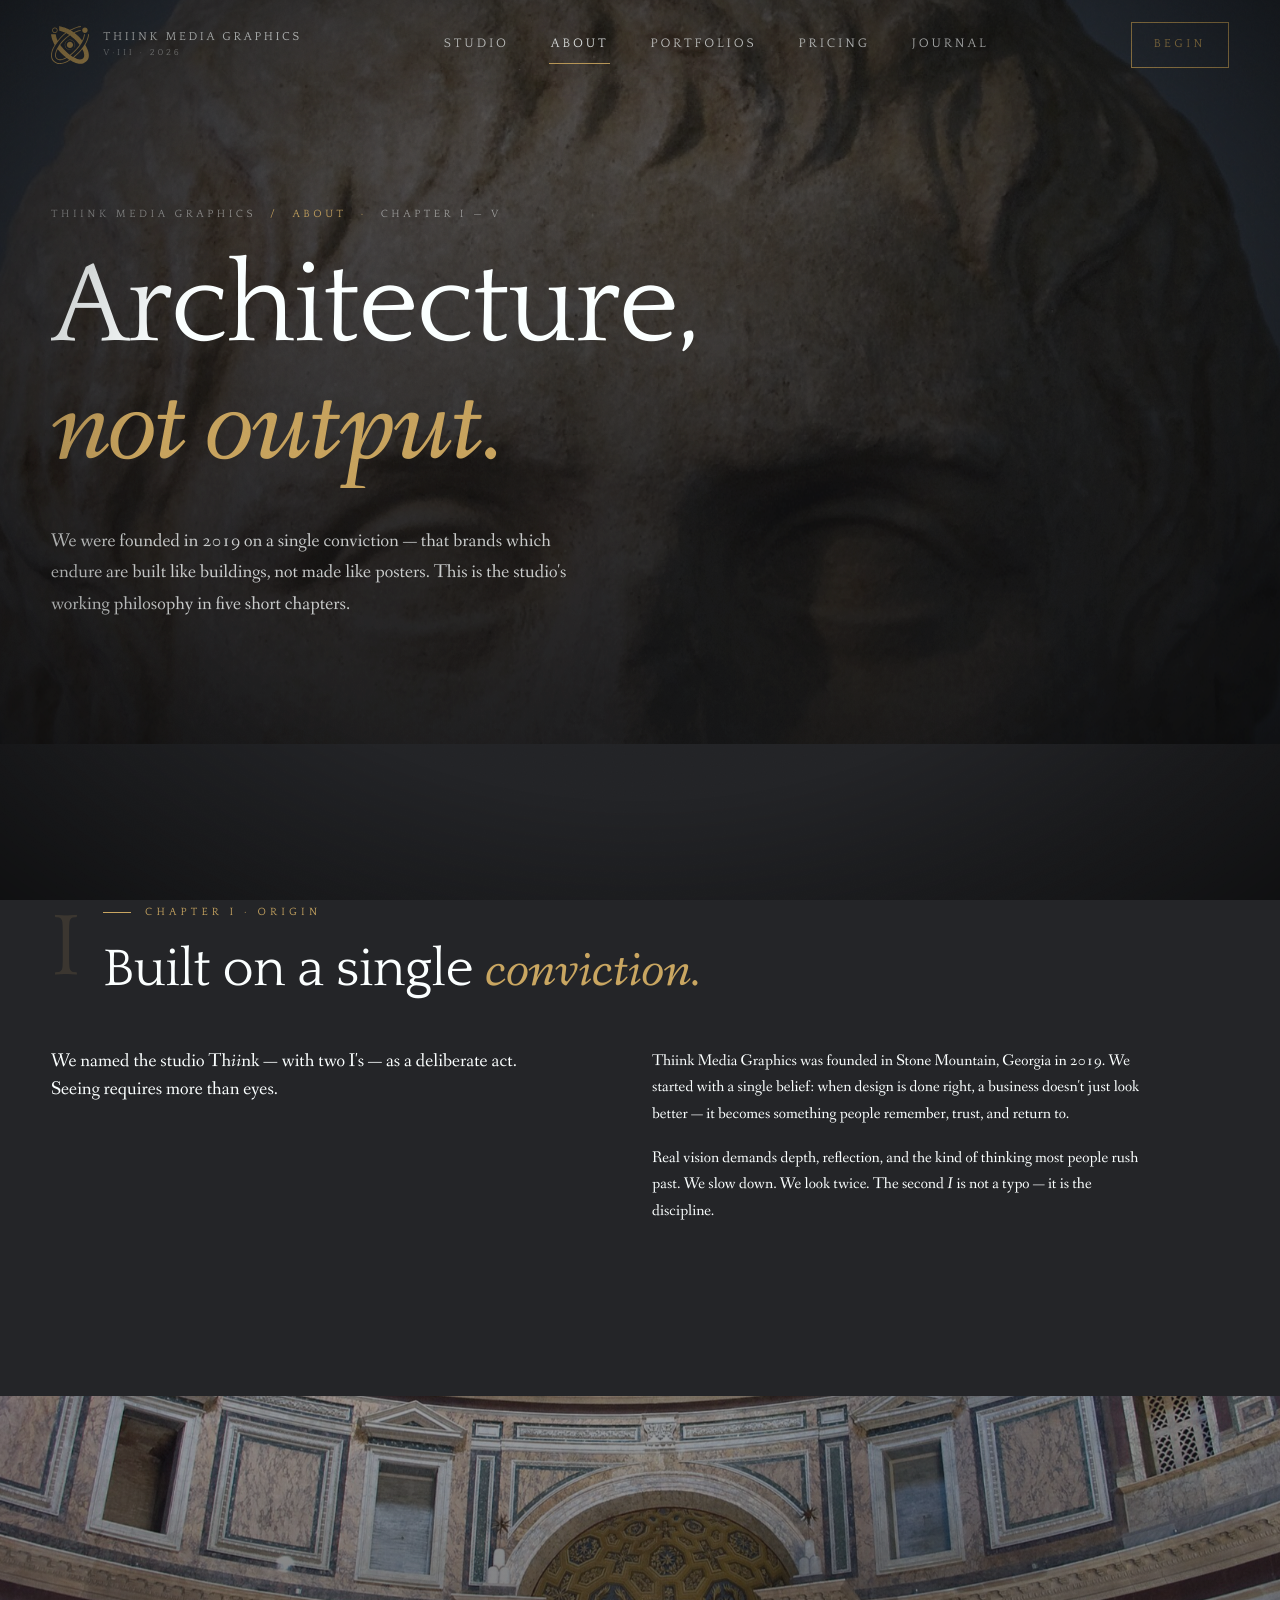
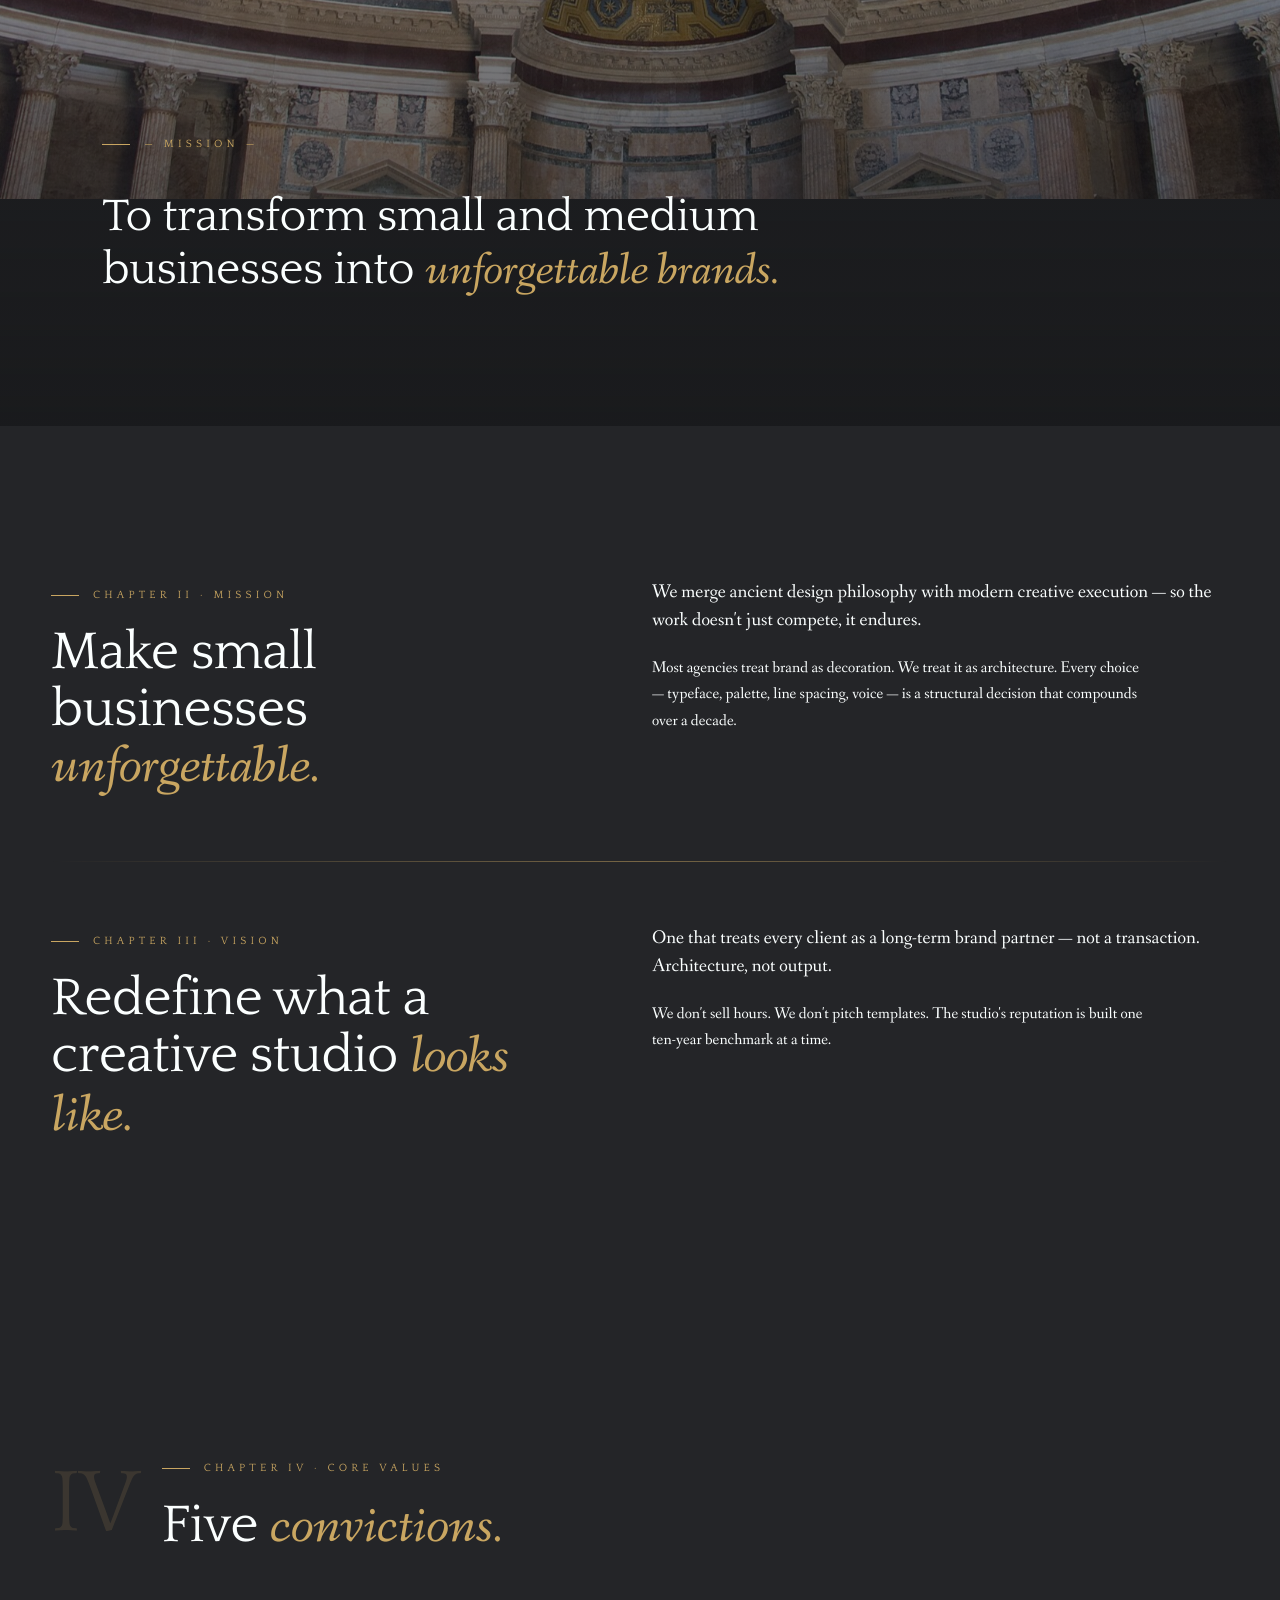
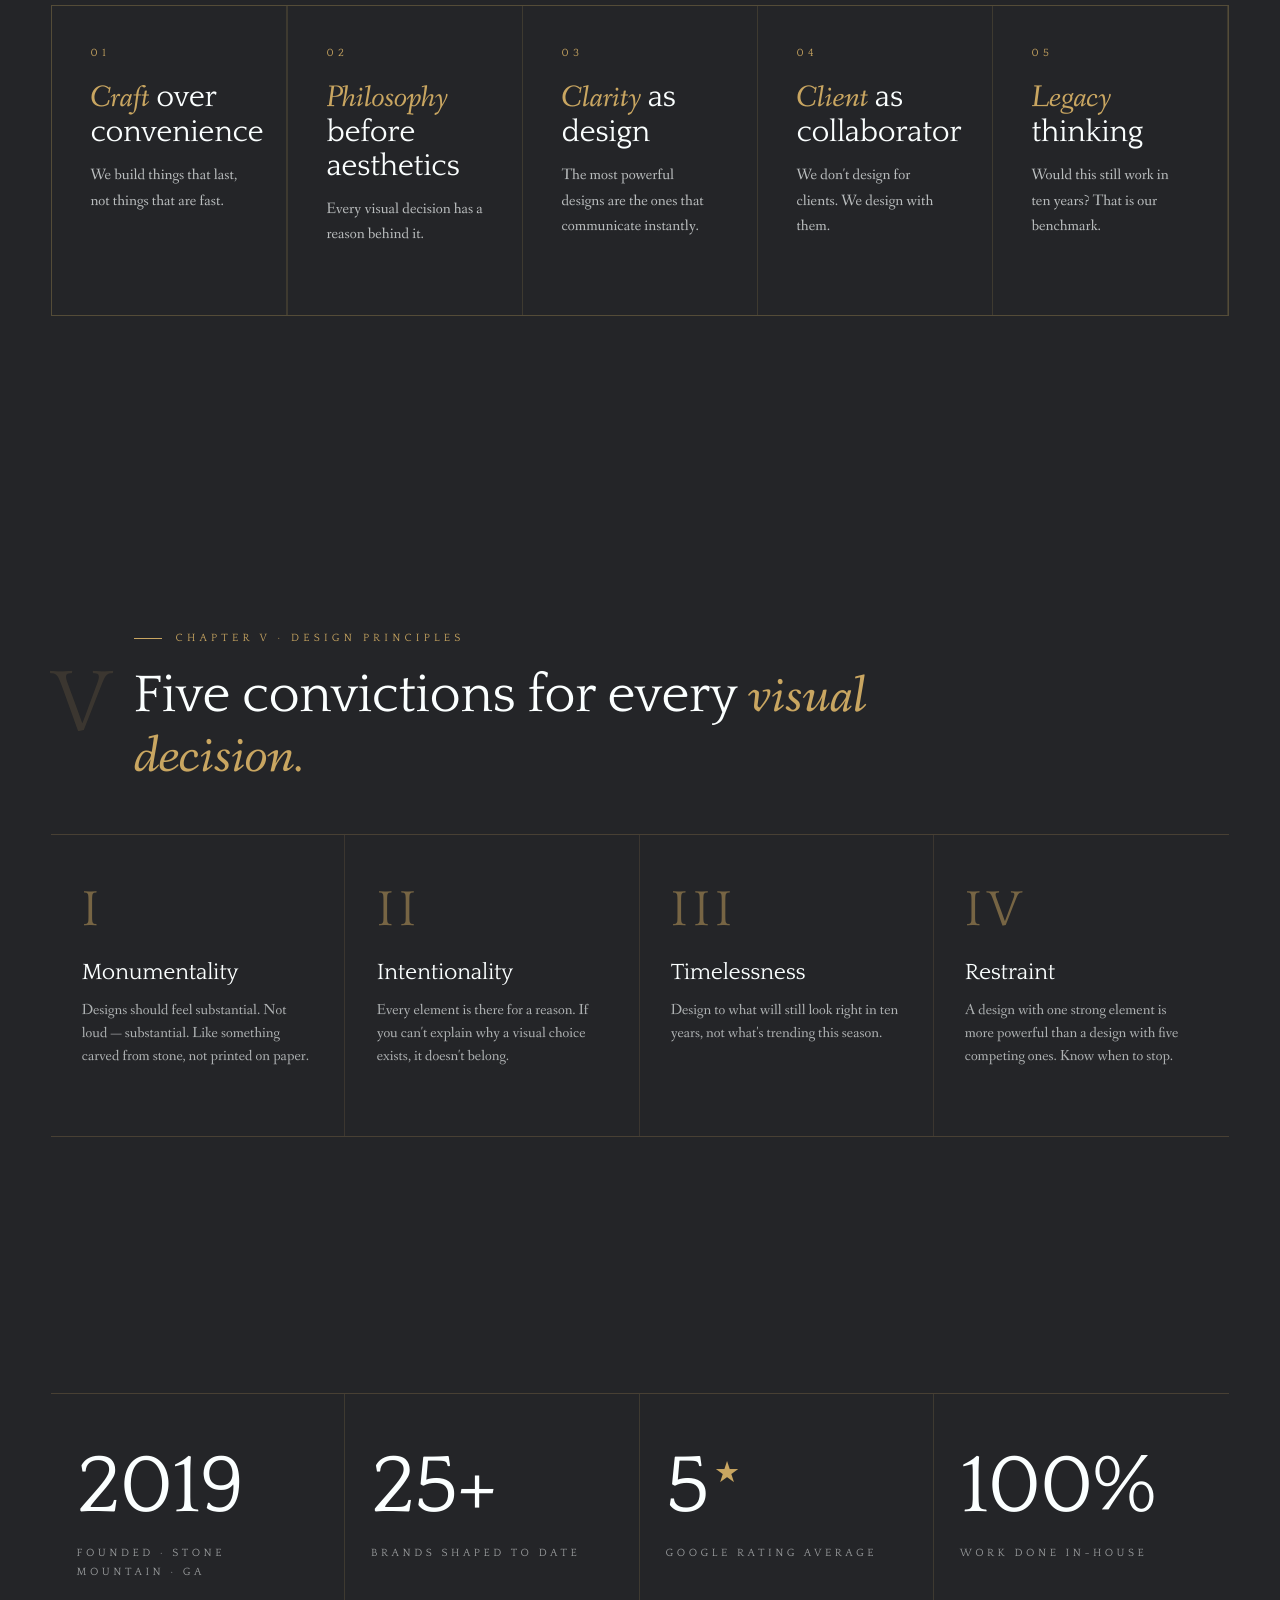
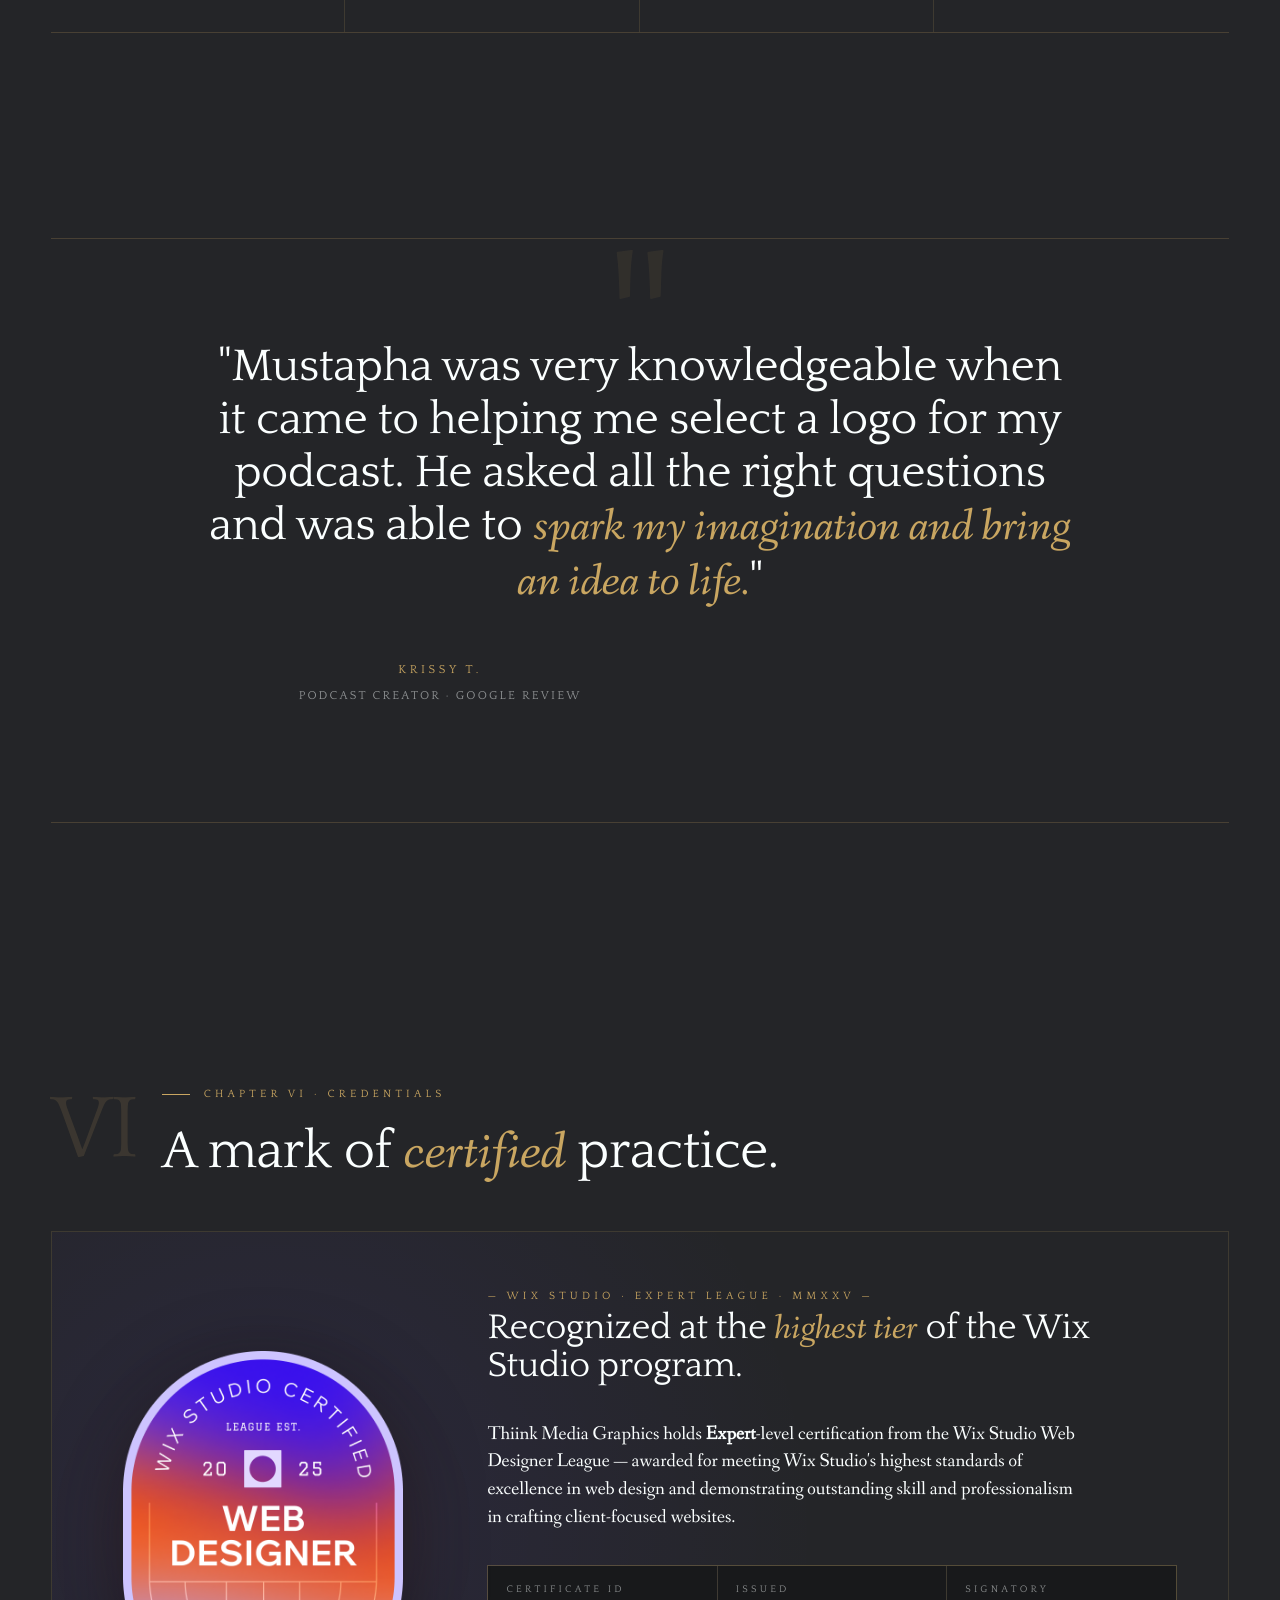
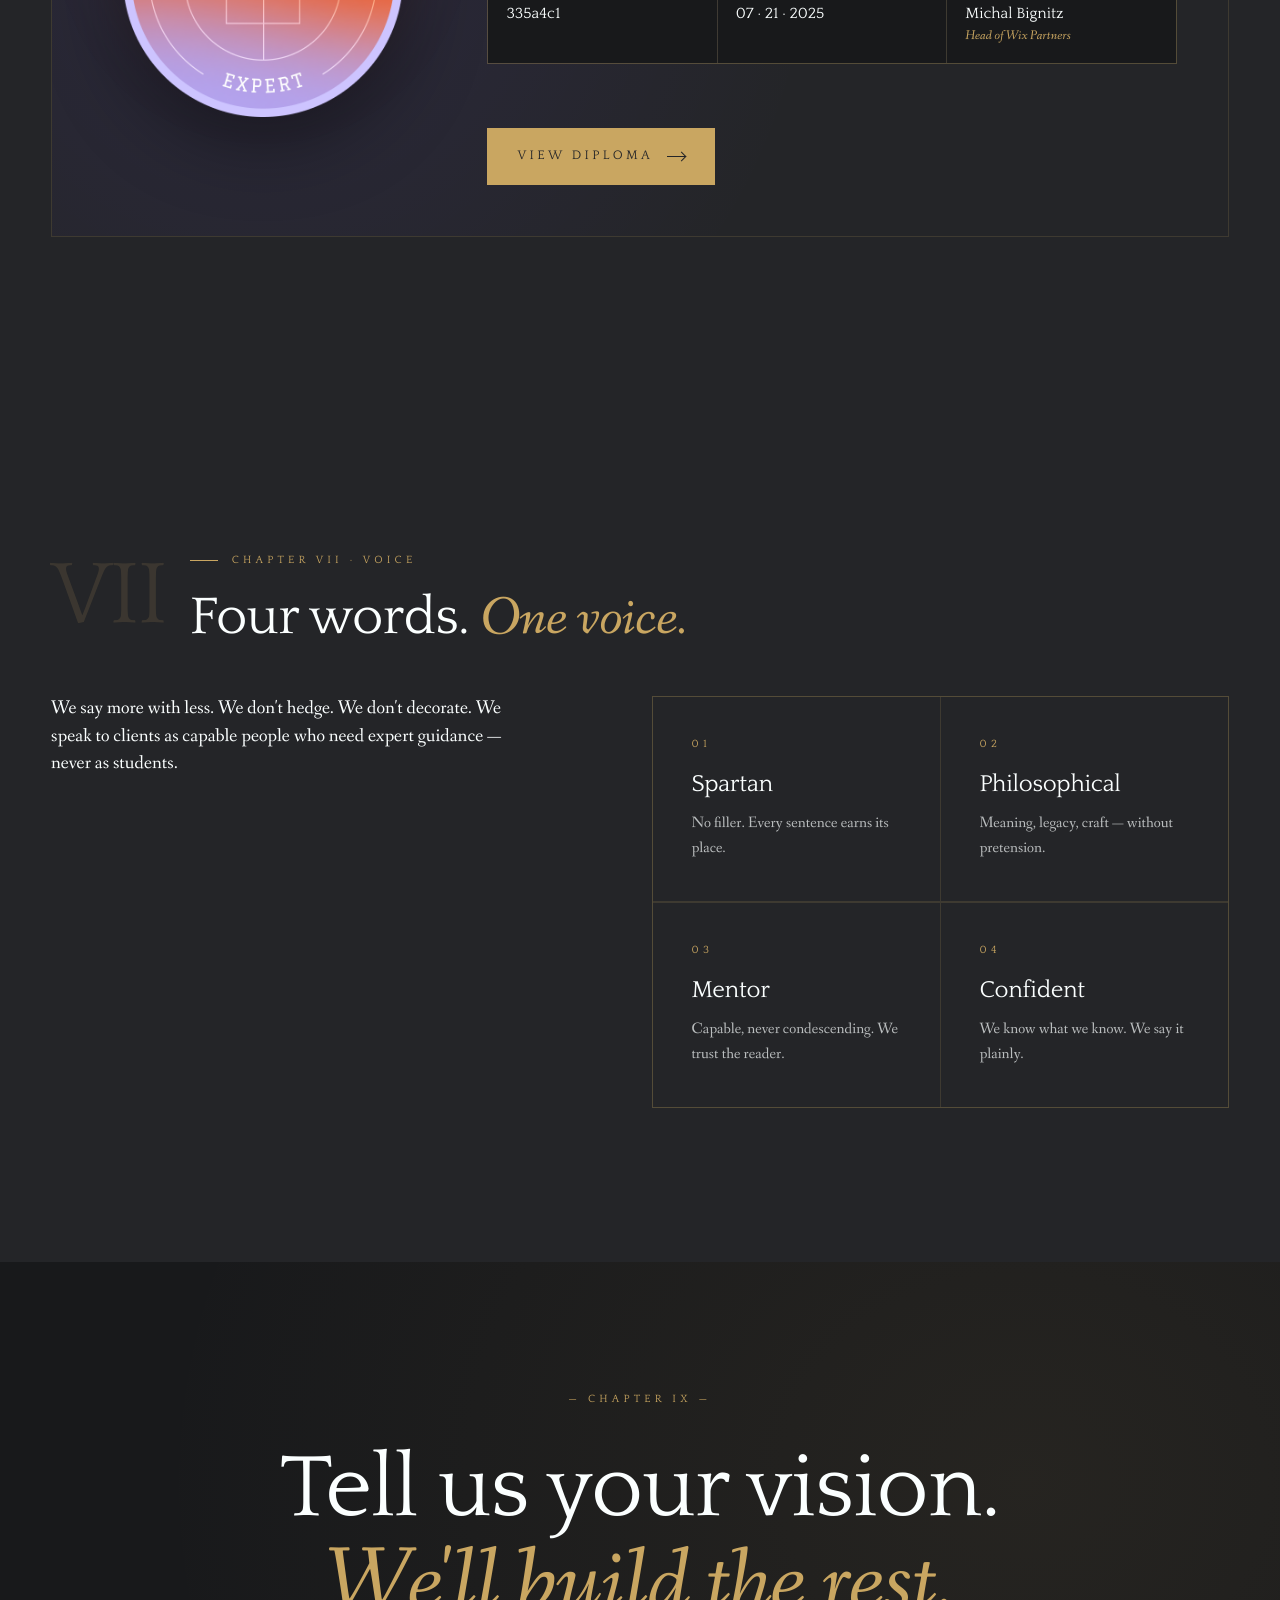
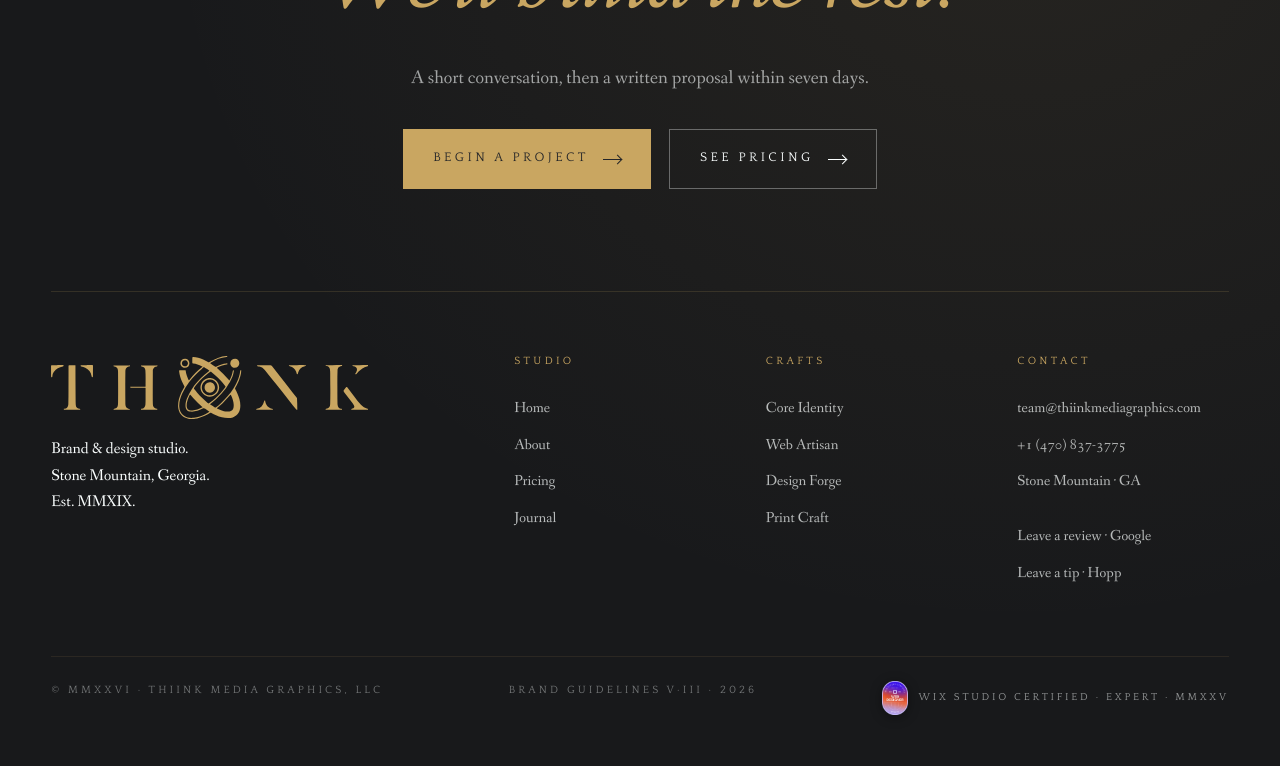
==== commit a63650af: "Add real client testimonials from Google reviews - about.html: Krissy T. testimonial (process + expe" ====
--- a/about.html
+++ b/about.html
@@ -232,6 +232,24 @@
     </div>
   </section>
 
+  <!-- ============ TESTIMONIAL ============ -->
+  <section class="section--tight">
+    <div class="wrap">
+      <div class="testimonial" data-reveal="fade">
+        <div class="testimonial__mark">"</div>
+        <div class="testimonial__body">
+          <p class="pullquote">
+            "Mustapha was very knowledgeable when it came to helping me select a logo for my podcast. He asked all the right questions and was able to <em>spark my imagination and bring an idea to life.</em>"
+          </p>
+          <p class="testimonial__cite">
+            Krissy T.
+            <span>Podcast Creator · Google Review</span>
+          </p>
+        </div>
+      </div>
+    </div>
+  </section>
+
   <!-- ============ CERTIFICATION ============ -->
   <section class="section">
     <div class="wrap">
--- a/assets/brand.css
+++ b/assets/brand.css
@@ -1840,6 +1840,64 @@
   .partners__track { gap: 48px; }
 }
 
+/* ---- 21k. Journal subscribe form ---- */
+.subscribe-grid {
+  display: grid;
+  grid-template-columns: 1fr 1fr;
+  gap: clamp(32px, 5vw, 80px);
+  align-items: center;
+}
+@media (max-width: 760px) {
+  .subscribe-grid { grid-template-columns: 1fr; }
+}
+.subscribe-input-row {
+  display: flex;
+  border: 1px solid rgba(201,166,97,.4);
+  transition: border-color .3s var(--ease-out);
+}
+.subscribe-input-row:focus-within {
+  border-color: var(--gold);
+}
+.subscribe-input {
+  flex: 1;
+  background: transparent;
+  border: none;
+  padding: 16px 20px;
+  font-family: var(--font-display);
+  font-size: 14px;
+  letter-spacing: 0.1em;
+  color: var(--heart-of-ice);
+  outline: none;
+  min-width: 0;
+}
+.subscribe-input::placeholder {
+  color: rgba(251,255,255,.38);
+}
+.subscribe-input-row .btn {
+  flex-shrink: 0;
+  padding: 16px 24px;
+}
+.subscribe-note {
+  font-family: var(--font-display);
+  font-size: 11px;
+  letter-spacing: 0.24em;
+  color: rgba(251,255,255,.35);
+  margin: 12px 0 0;
+  text-transform: uppercase;
+  max-width: none;
+}
+.subscribe-form--done {
+  display: flex;
+  align-items: center;
+  gap: 16px;
+  padding: 20px 0;
+  font-family: var(--font-display);
+  font-size: 13px;
+  letter-spacing: 0.26em;
+  text-transform: uppercase;
+  color: var(--gold);
+}
+
 /* Reduced motion */
 @media (prefers-reduced-motion: reduce) {
   *, *::before, *::after { animation-duration: .01ms !important; transition-duration: .01ms !important; }
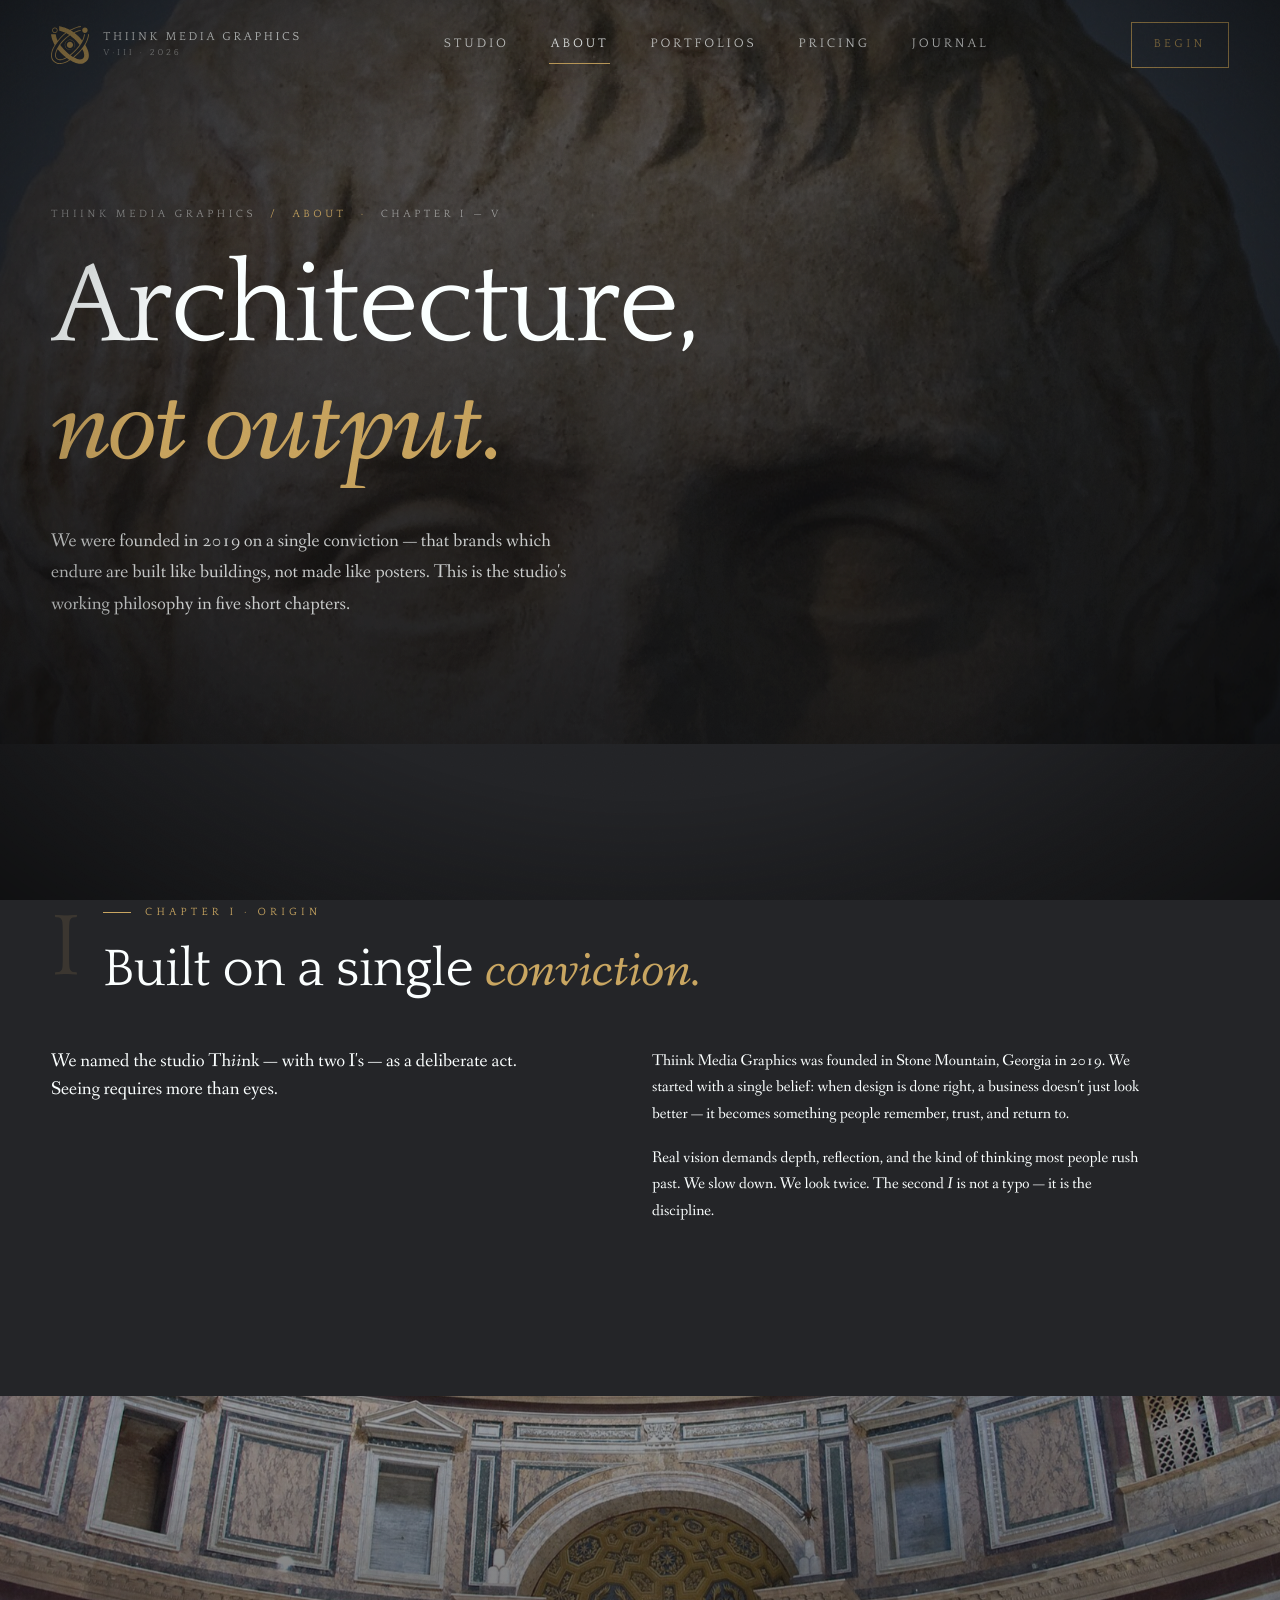
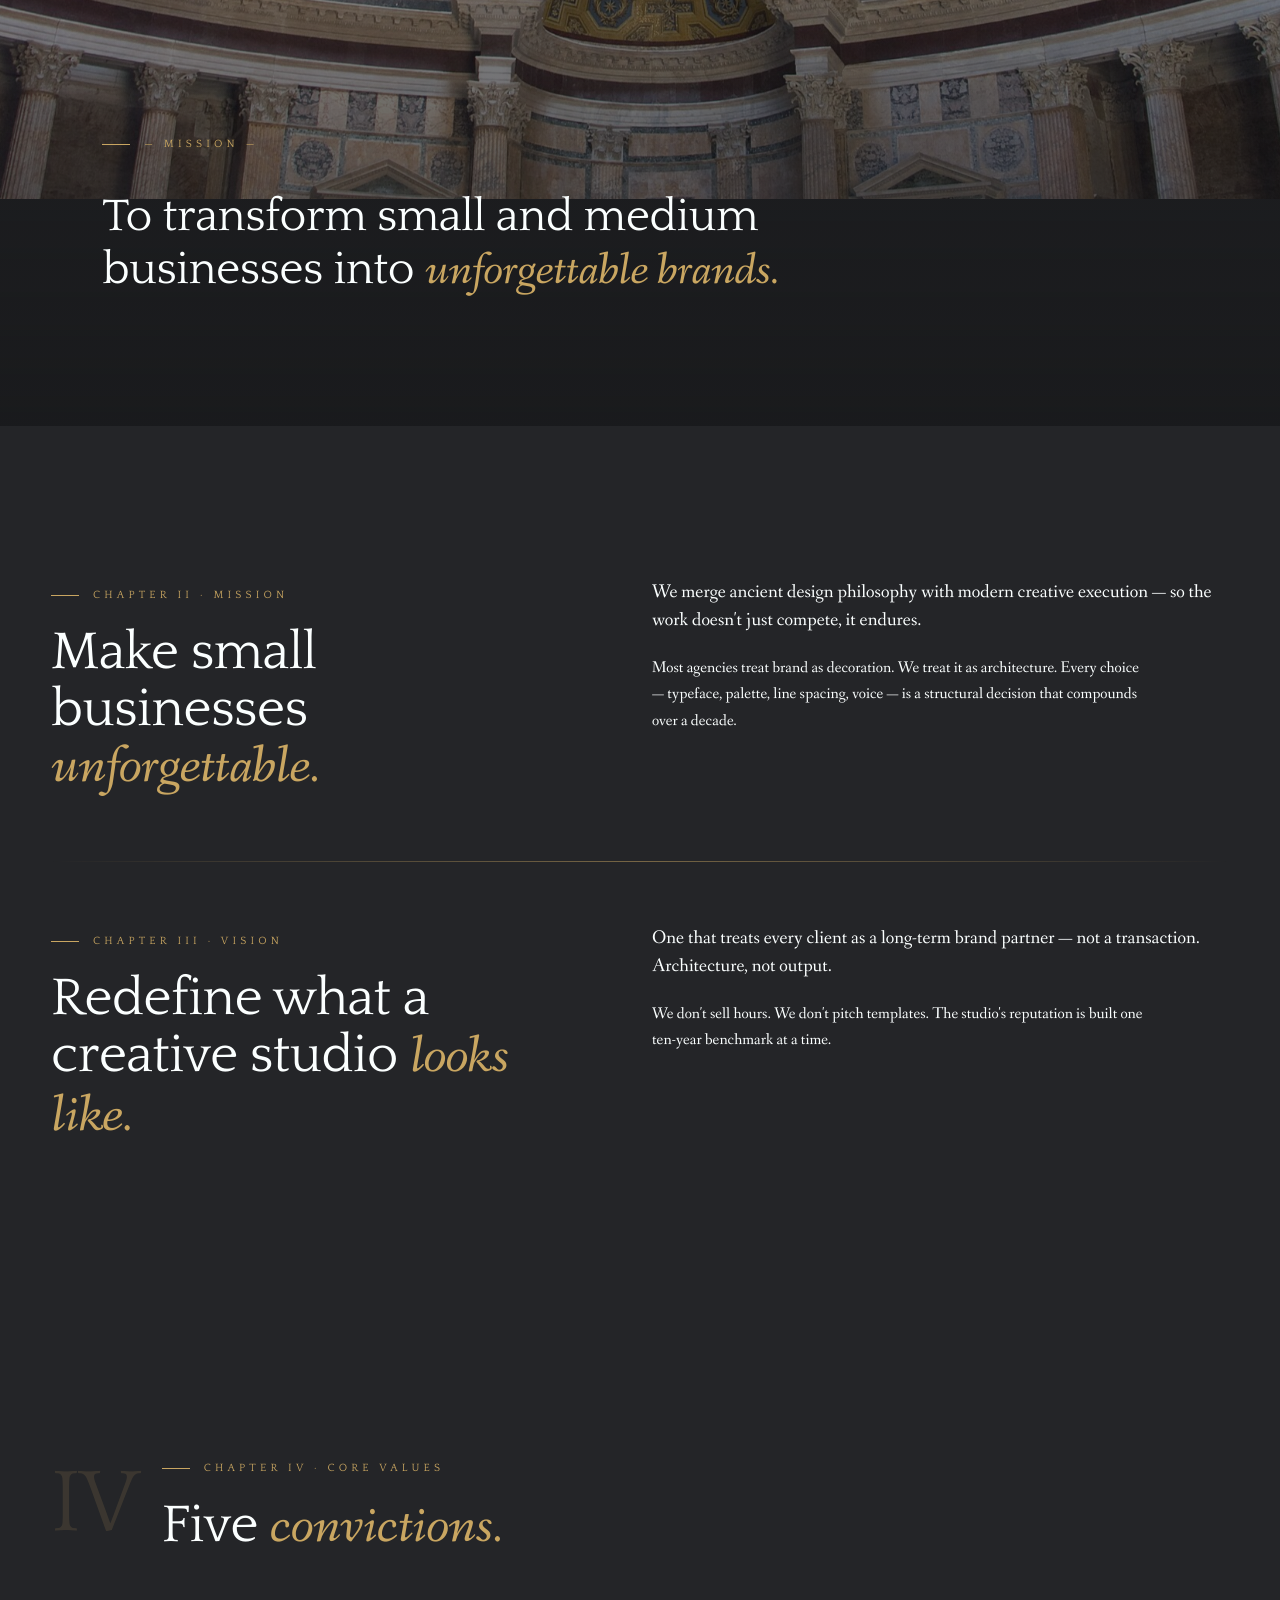
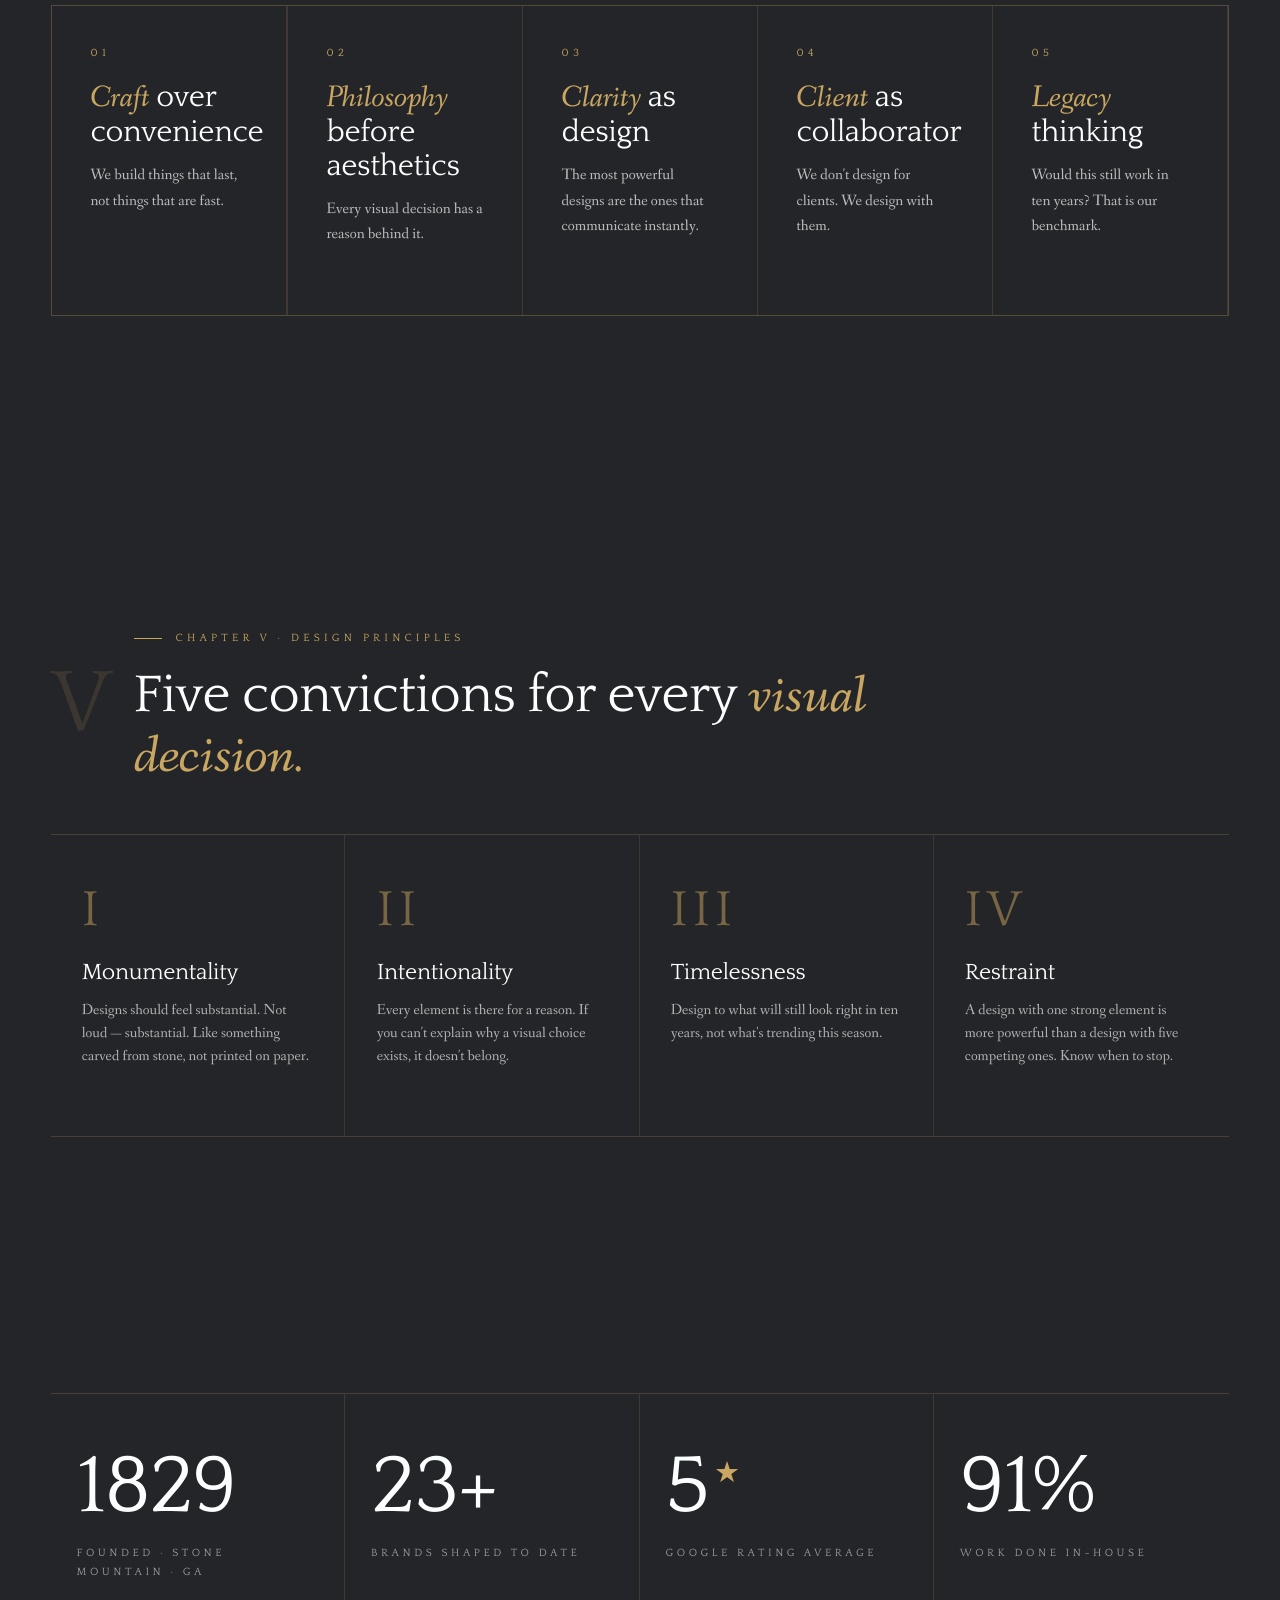
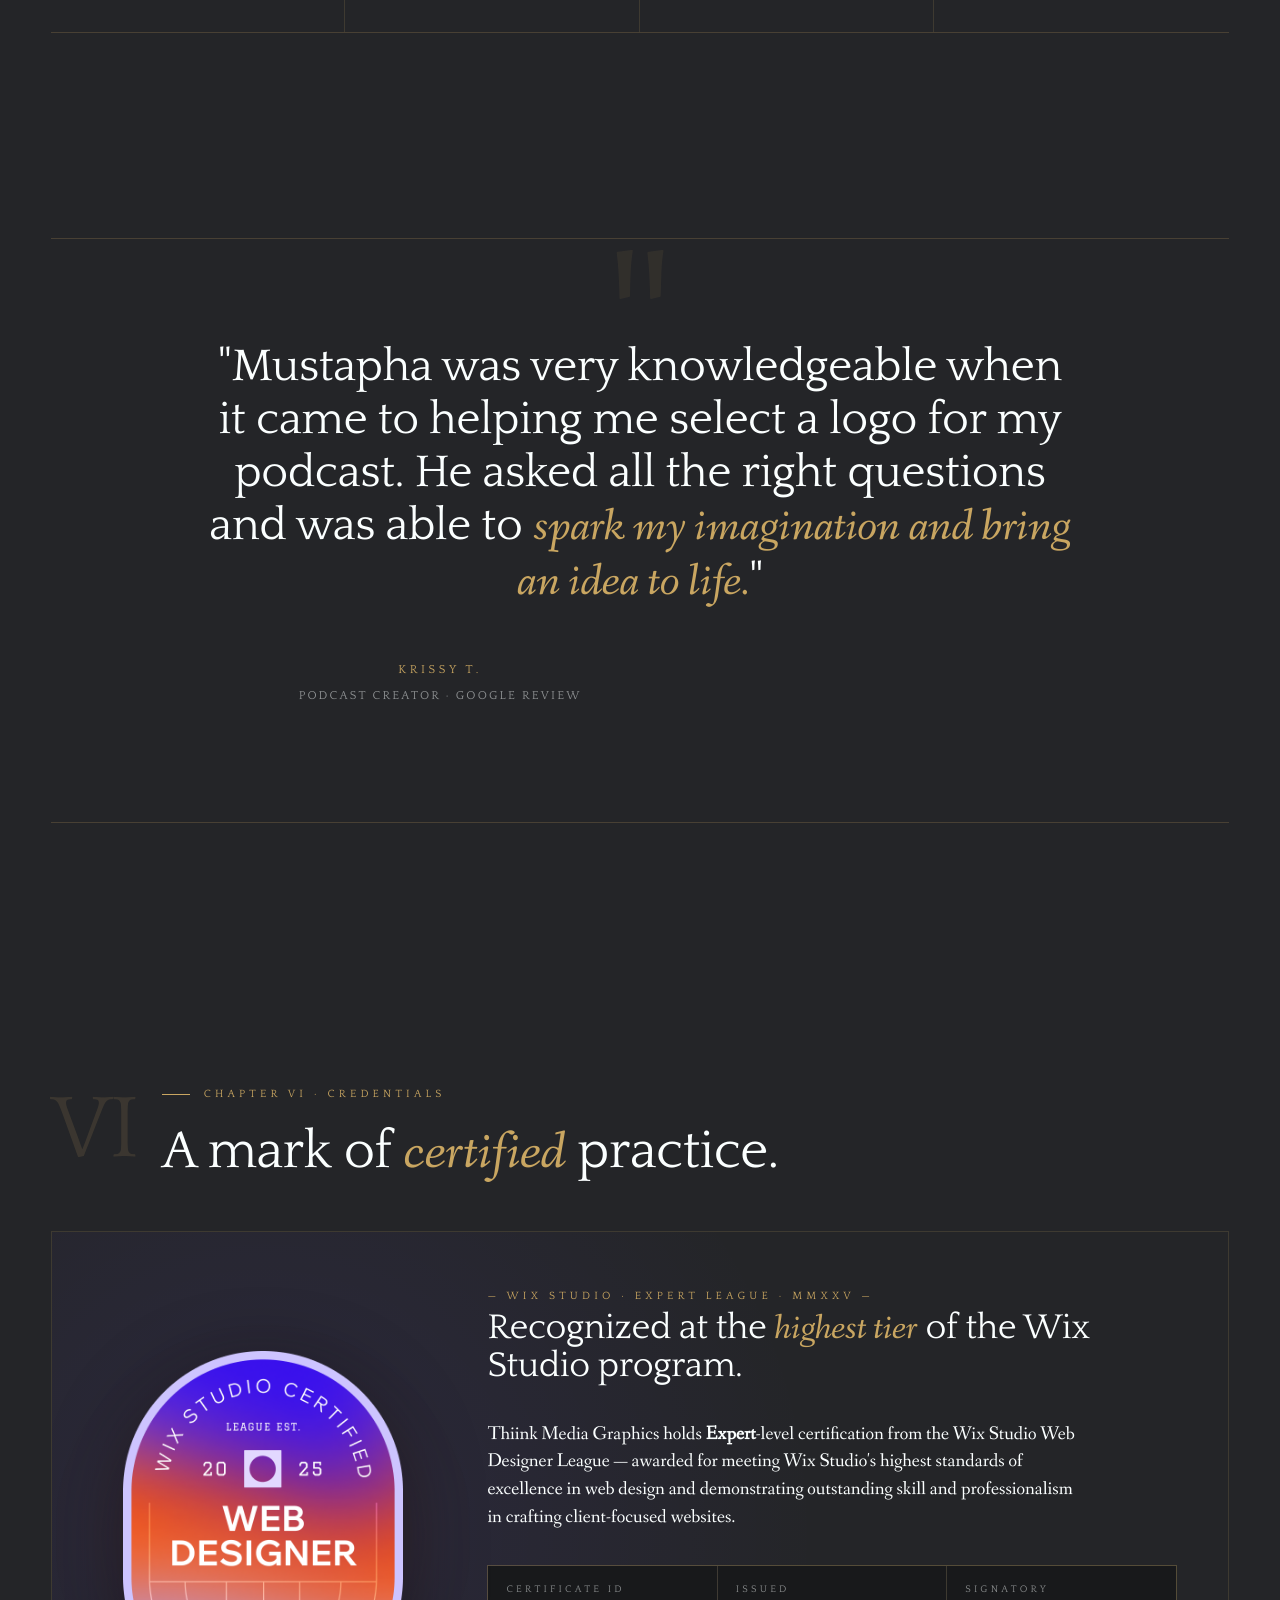
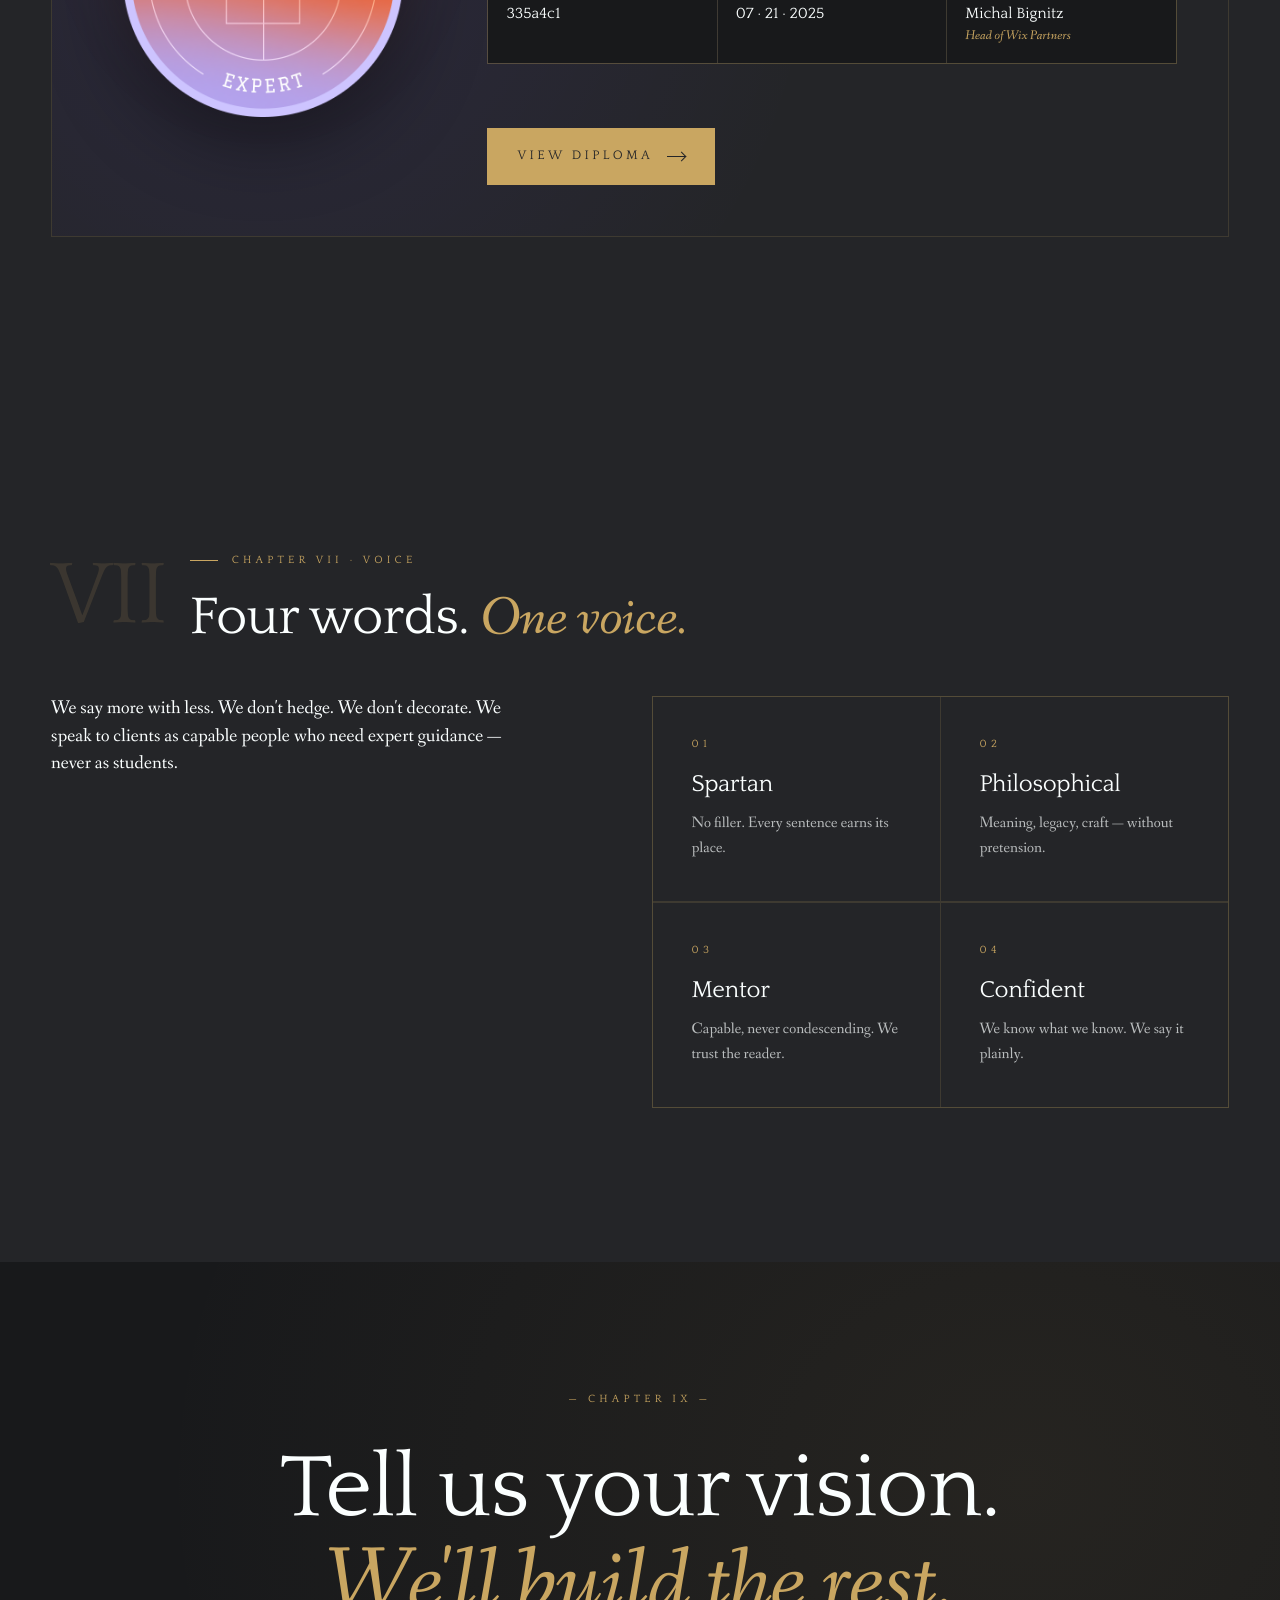
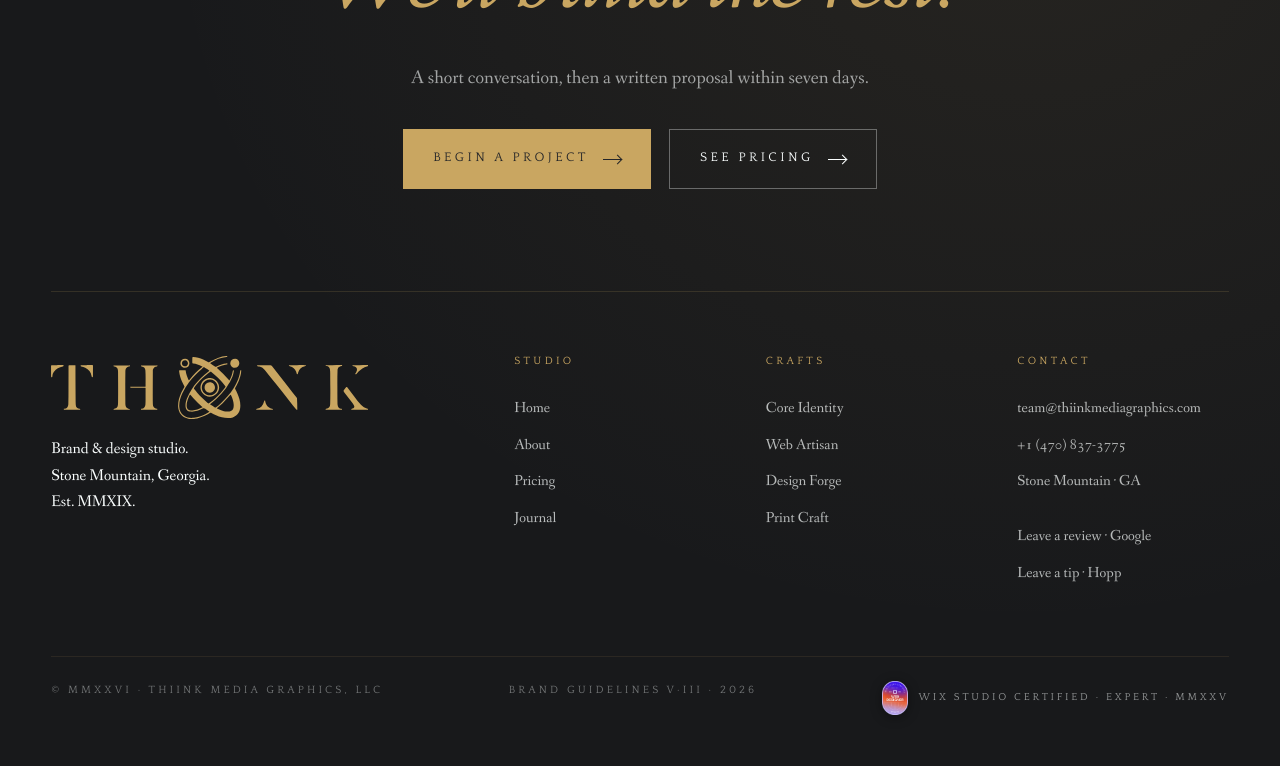
==== commit 550cd9af: "Add 4 service pages and wire all Explore/Crafts links New pages: - core-identity.html (01 · Identity" ====
--- a/about.html
+++ b/about.html
@@ -373,10 +373,10 @@
         <div class="foot-col">
           <h4>Crafts</h4>
           <ul>
-            <li>Core Identity</li>
-            <li>Web Artisan</li>
-            <li>Design Forge</li>
-            <li>Print Craft</li>
+            <li><a href="core-identity.html">Core Identity</a></li>
+            <li><a href="web-artisan.html">Web Artisan</a></li>
+            <li><a href="design-forge.html">Design Forge</a></li>
+            <li><a href="print-craft.html">Print Craft</a></li>
           </ul>
         </div>
         <div class="foot-col">
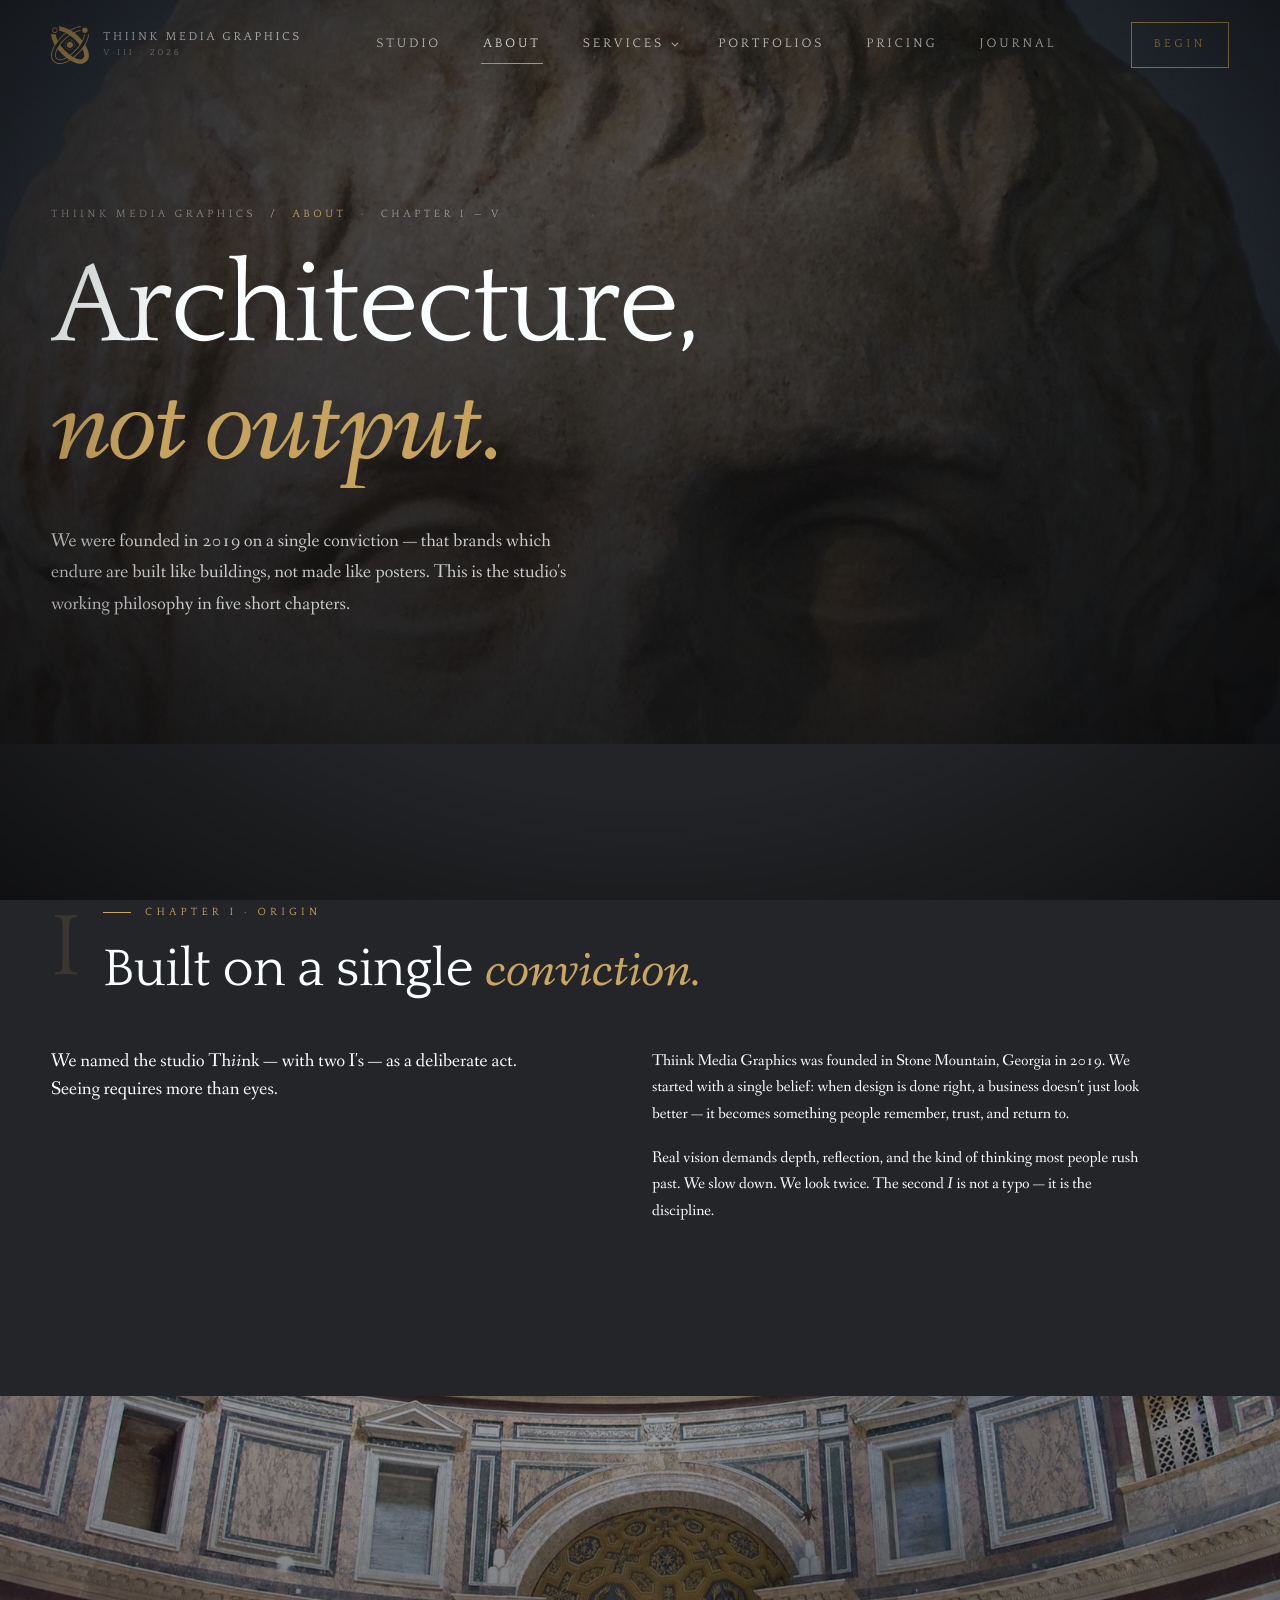
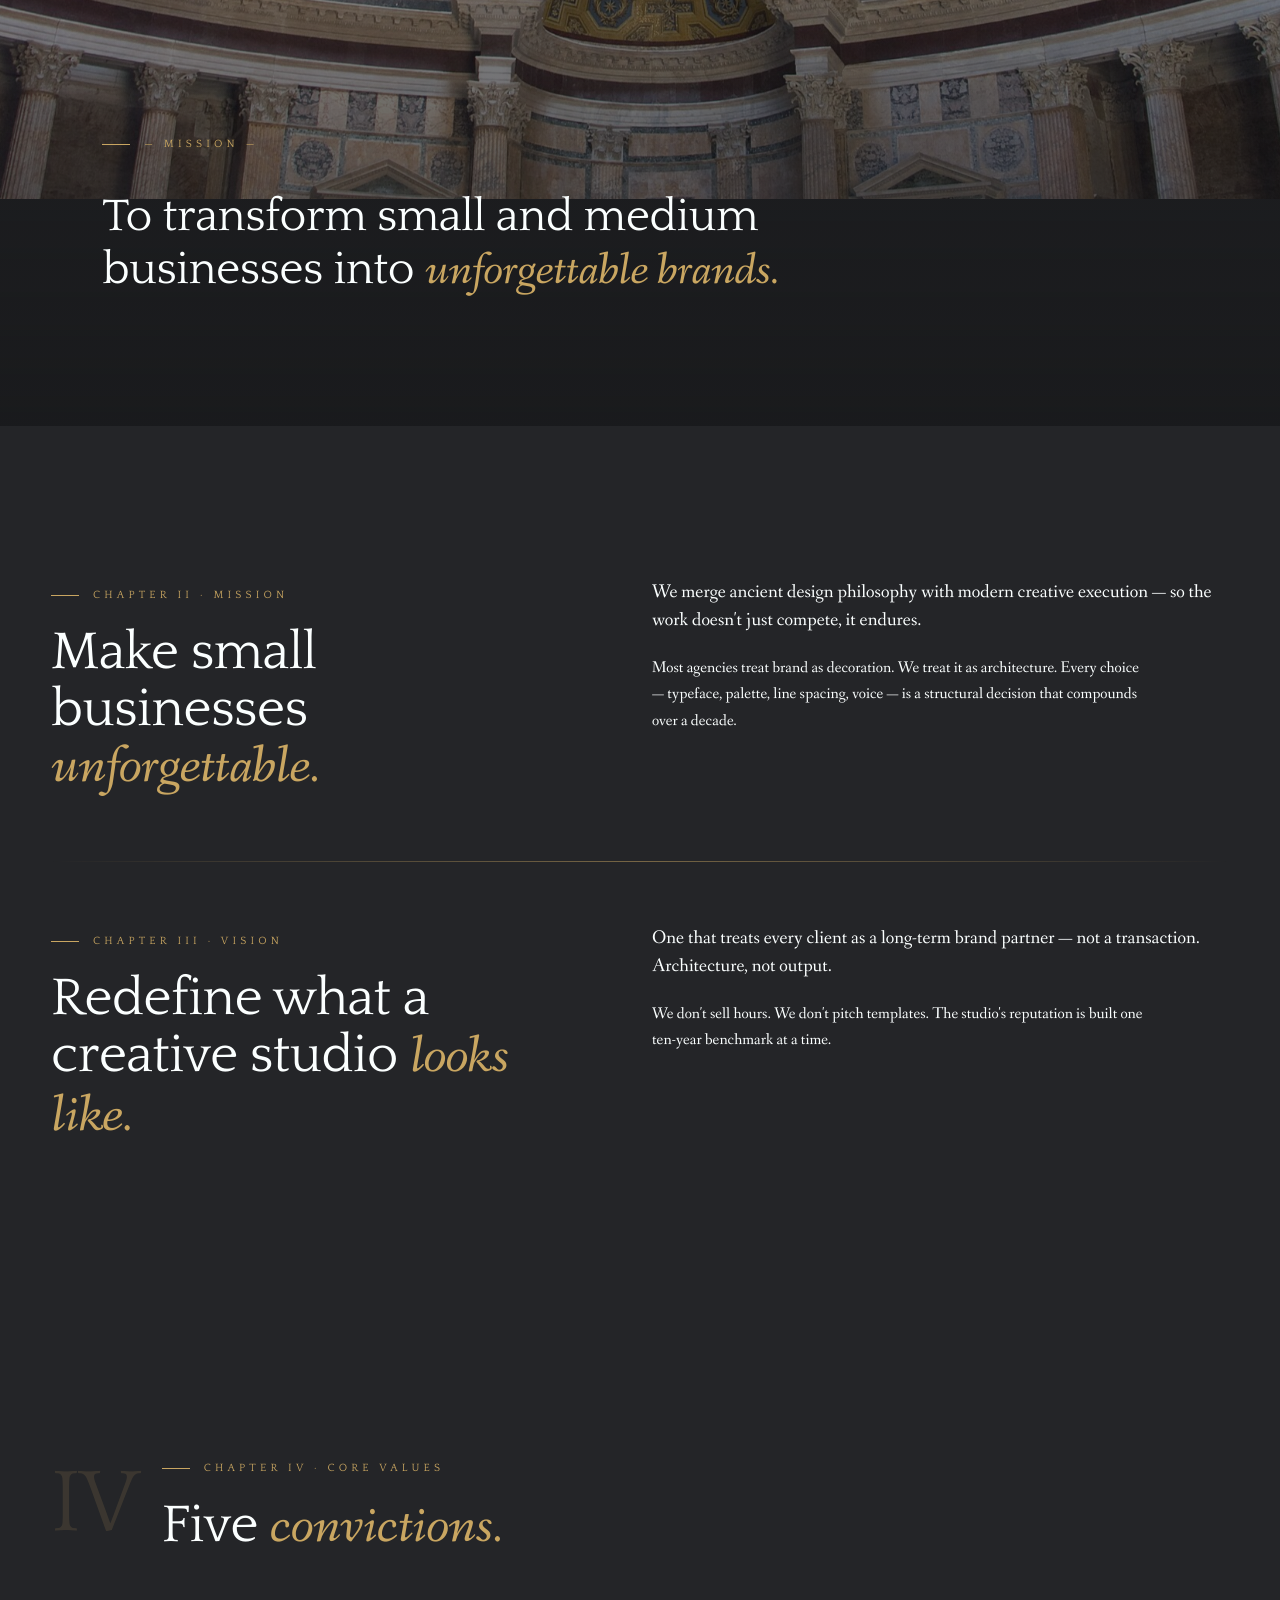
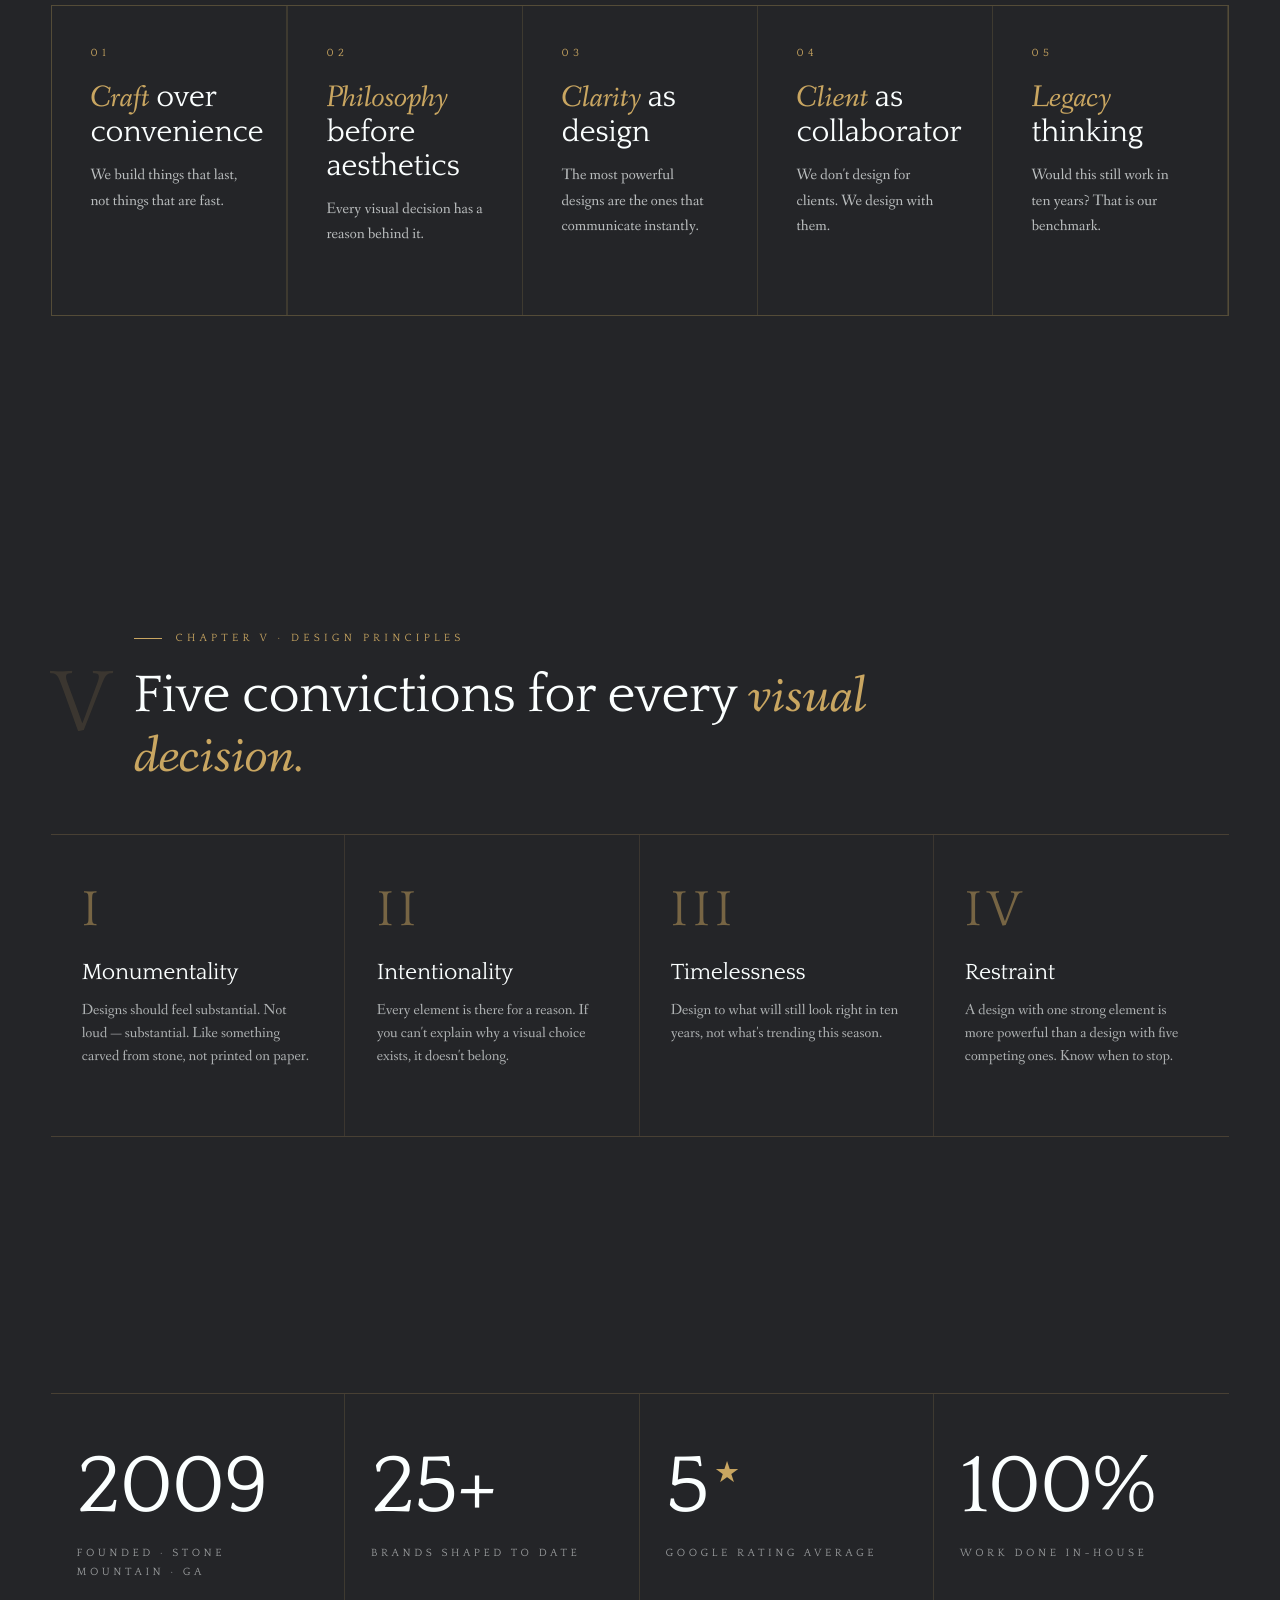
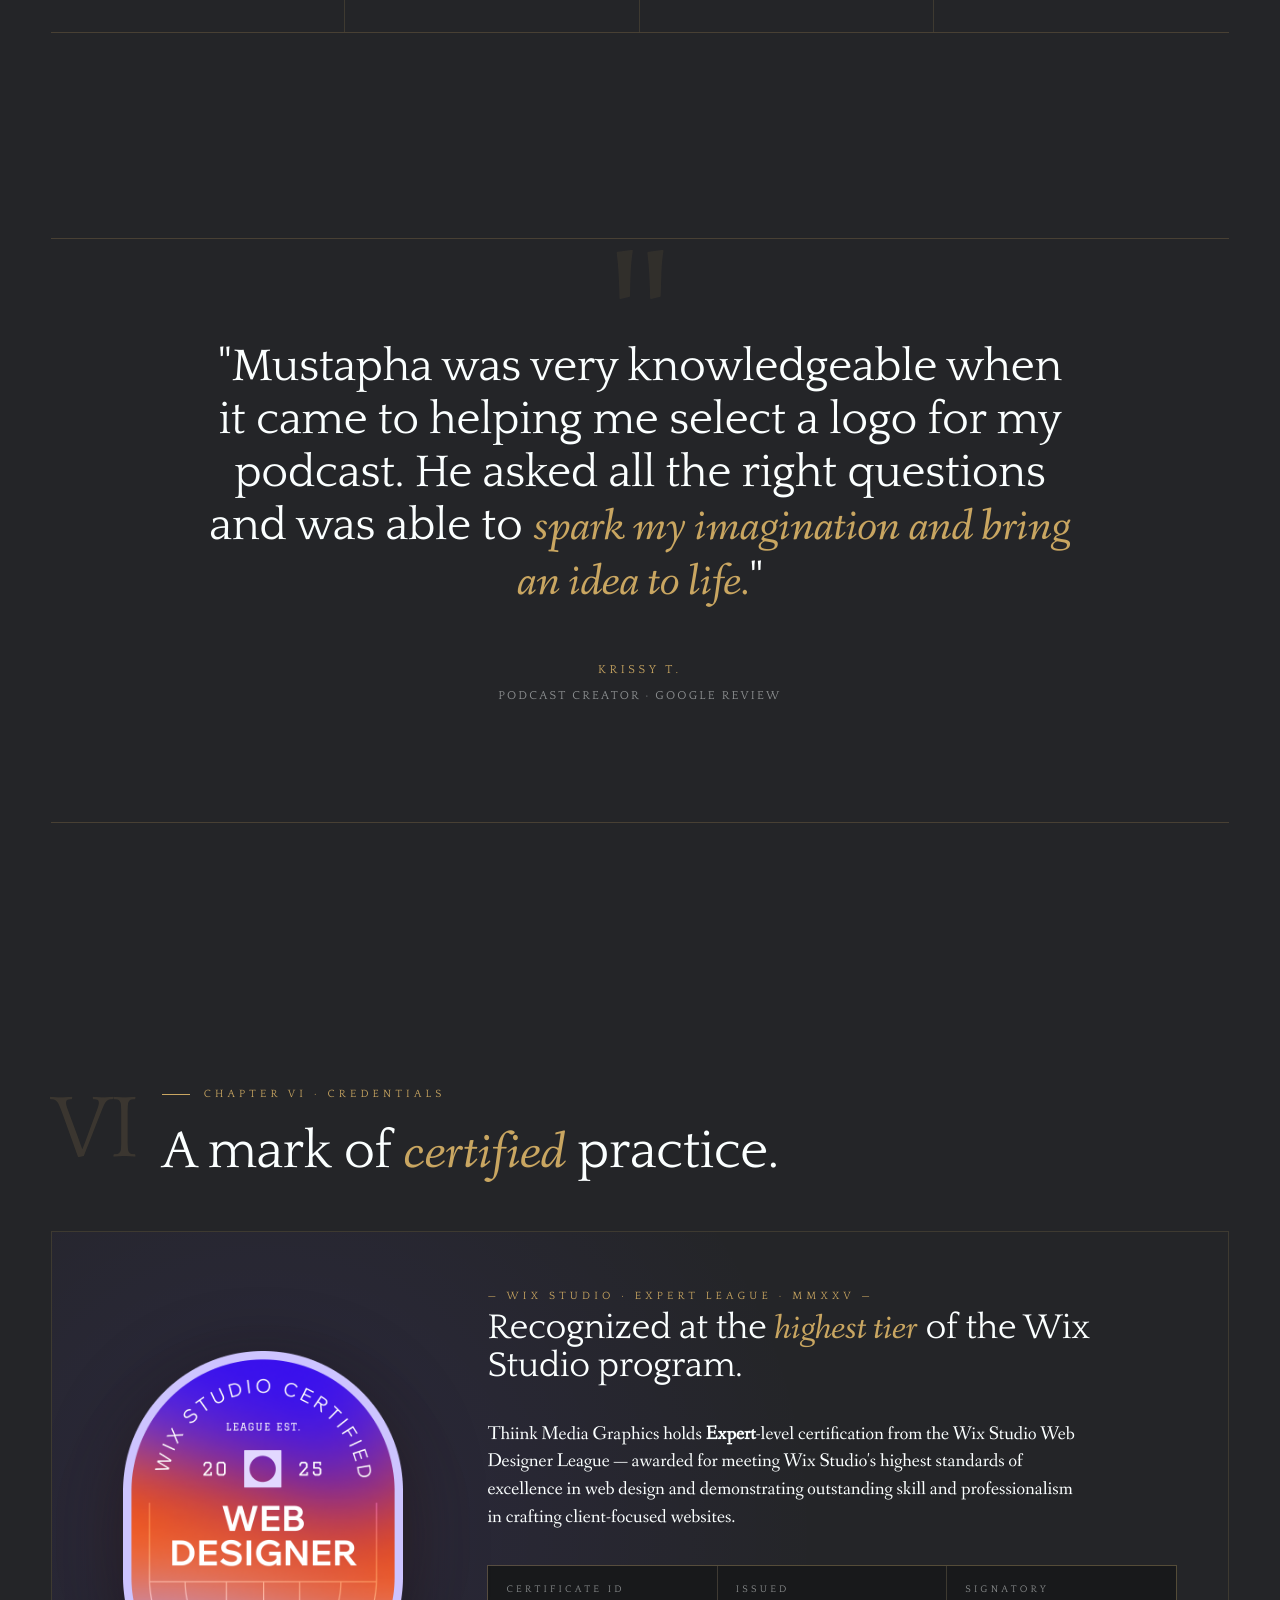
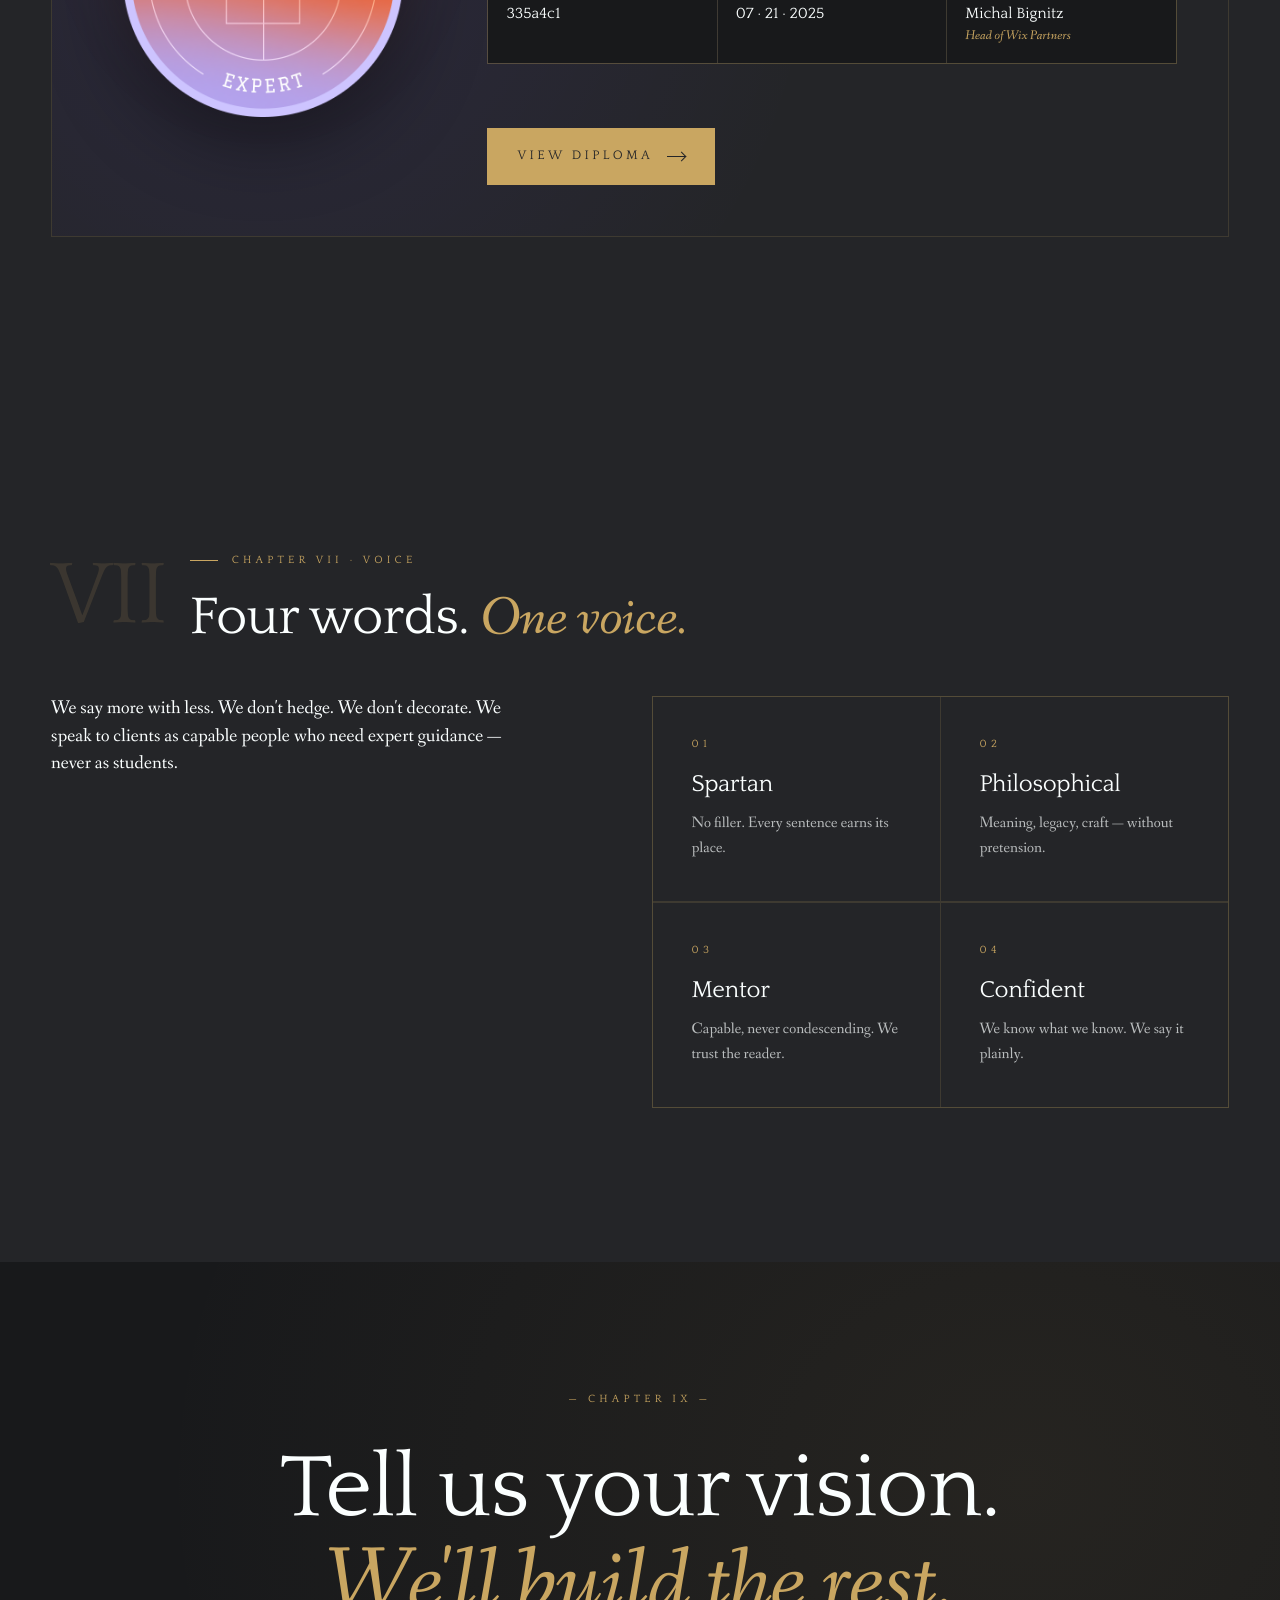
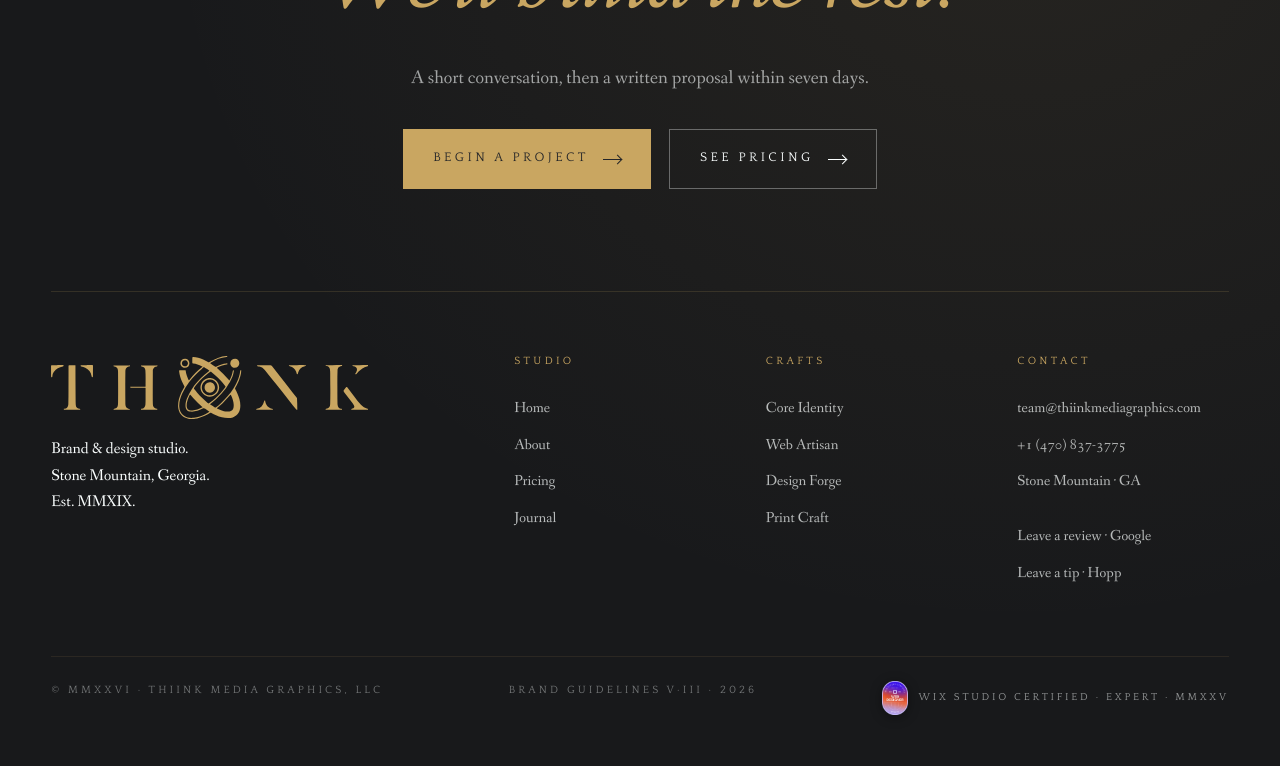
==== commit cf44810f: "Add Services hover dropdown to nav on all pages Adds a four-item Services dropdown (Core Identity, W" ====
--- a/about.html
+++ b/about.html
@@ -22,6 +22,39 @@
     <div class="nav-links">
       <a href="index.html">Studio</a>
       <a href="about.html" class="active">About</a>
+      <div class="nav-drop">
+        <span class="nav-drop__trigger">Services</span>
+        <div class="nav-drop__menu">
+          <a href="core-identity.html" class="nav-drop__item">
+            <span class="nav-drop__num">01</span>
+            <span class="nav-drop__label">
+              <span class="nav-drop__name"><em>Core</em> Identity</span>
+              <span class="nav-drop__sub">Marks · Type · Color · Voice</span>
+            </span>
+          </a>
+          <a href="web-artisan.html" class="nav-drop__item">
+            <span class="nav-drop__num">02</span>
+            <span class="nav-drop__label">
+              <span class="nav-drop__name"><em>Web</em> Artisan</span>
+              <span class="nav-drop__sub">Editorial sites &amp; builds</span>
+            </span>
+          </a>
+          <a href="design-forge.html" class="nav-drop__item">
+            <span class="nav-drop__num">03</span>
+            <span class="nav-drop__label">
+              <span class="nav-drop__name"><em>Design</em> Forge</span>
+              <span class="nav-drop__sub">Campaigns · Graphics · Decks</span>
+            </span>
+          </a>
+          <a href="print-craft.html" class="nav-drop__item">
+            <span class="nav-drop__num">04</span>
+            <span class="nav-drop__label">
+              <span class="nav-drop__name"><em>Print</em> Craft</span>
+              <span class="nav-drop__sub">Production &amp; merchandise</span>
+            </span>
+          </a>
+        </div>
+      </div>
       <a href="portfolio.html">Portfolios</a>
       <a href="pricing.html">Pricing</a>
       <a href="news.html">Journal</a>
--- a/assets/brand.css
+++ b/assets/brand.css
@@ -241,6 +241,124 @@
   .nav-cta { padding: 10px 16px; font-size: 10.5px; }
 }
 
+/* Nav dropdown — Services */
+.nav-drop {
+  position: relative;
+}
+.nav-drop__trigger {
+  position: relative;
+  padding: 6px 2px;
+  color: rgba(251,255,255,.82);
+  transition: color .3s ease;
+  cursor: default;
+  display: inline-flex;
+  align-items: center;
+  gap: 7px;
+  font-family: var(--font-display);
+  font-size: 13px;
+  letter-spacing: 0.22em;
+  text-transform: uppercase;
+}
+.nav-drop__trigger::after {
+  content: '';
+  display: inline-block;
+  width: 5px; height: 5px;
+  border-right: 1px solid currentColor;
+  border-bottom: 1px solid currentColor;
+  transform: rotate(45deg) translateY(-2px);
+  transition: transform .3s var(--ease-out);
+  flex-shrink: 0;
+}
+.nav-drop:hover .nav-drop__trigger { color: var(--heart-of-ice); }
+.nav-drop:hover .nav-drop__trigger::after {
+  transform: rotate(-135deg) translateY(2px);
+}
+.nav-drop__menu {
+  position: absolute;
+  top: calc(100% + 18px);
+  left: 50%;
+  transform: translateX(-50%) translateY(-10px);
+  background: rgba(18,19,21,.97);
+  backdrop-filter: blur(22px) saturate(1.3);
+  -webkit-backdrop-filter: blur(22px) saturate(1.3);
+  border: 1px solid rgba(201,166,97,.22);
+  min-width: 300px;
+  opacity: 0;
+  visibility: hidden;
+  transition: opacity .28s var(--ease-out), transform .28s var(--ease-out), visibility .28s;
+  z-index: 300;
+  pointer-events: none;
+}
+.nav-drop:hover .nav-drop__menu {
+  opacity: 1;
+  visibility: visible;
+  transform: translateX(-50%) translateY(0);
+  pointer-events: all;
+}
+.nav-drop__item {
+  display: flex;
+  align-items: center;
+  gap: 18px;
+  padding: 16px 22px;
+  border-bottom: 1px solid rgba(201,166,97,.1);
+  transition: background .25s var(--ease-out);
+  color: var(--heart-of-ice);
+  text-decoration: none;
+}
+.nav-drop__item:last-child { border-bottom: 0; }
+.nav-drop__item:hover { background: rgba(201,166,97,.07); }
+.nav-drop__num {
+  font-family: var(--font-display);
+  font-size: 10px;
+  letter-spacing: 0.34em;
+  color: var(--gold);
+  flex-shrink: 0;
+  width: 18px;
+}
+.nav-drop__label { display: flex; flex-direction: column; gap: 4px; }
+.nav-drop__name {
+  font-family: var(--font-display);
+  font-size: 13px;
+  letter-spacing: 0.16em;
+  text-transform: uppercase;
+  color: var(--heart-of-ice);
+  line-height: 1;
+}
+.nav-drop__name em {
+  color: var(--gold);
+  font-style: italic;
+  font-family: var(--font-body);
+  text-transform: none;
+  letter-spacing: 0.02em;
+}
+.nav-drop__sub {
+  font-family: var(--font-display);
+  font-size: 10px;
+  letter-spacing: 0.22em;
+  color: rgba(251,255,255,.4);
+  text-transform: uppercase;
+}
+/* Mobile: flatten dropdown into nav-links flow */
+@media (max-width: 880px) {
+  .nav-drop__menu {
+    position: static;
+    opacity: 1;
+    visibility: visible;
+    transform: none;
+    background: transparent;
+    backdrop-filter: none;
+    border: none;
+    border-left: 1px solid rgba(201,166,97,.2);
+    min-width: 0;
+    pointer-events: all;
+    margin-left: 12px;
+    display: none;
+  }
+  .nav-drop__trigger::after { display: none; }
+  .nav-drop__item { padding: 10px 14px; }
+  .nav-drop__sub { display: none; }
+}
+
 /* ---------- 6. Buttons / Links ---------- */
 .btn {
   display: inline-flex; align-items: center; gap: 14px;
@@ -591,6 +709,7 @@
   content: ''; position: absolute; inset: 0;
   background: radial-gradient(circle at 20% 0%, rgba(201,166,97,.18) 0%, transparent 60%);
   opacity: 0; transition: opacity .6s var(--ease-out);
+  pointer-events: none;
 }
 .svc:hover::before { opacity: 1; }
 .svc:hover { background: var(--shark-black-deep); }
@@ -732,6 +851,8 @@
 }
 .testimonial__cite {
   margin-top: 32px;
+  margin-inline: auto;
+  text-align: center;
   font-family: var(--font-display);
   font-size: 12px;
   letter-spacing: 0.3em;
